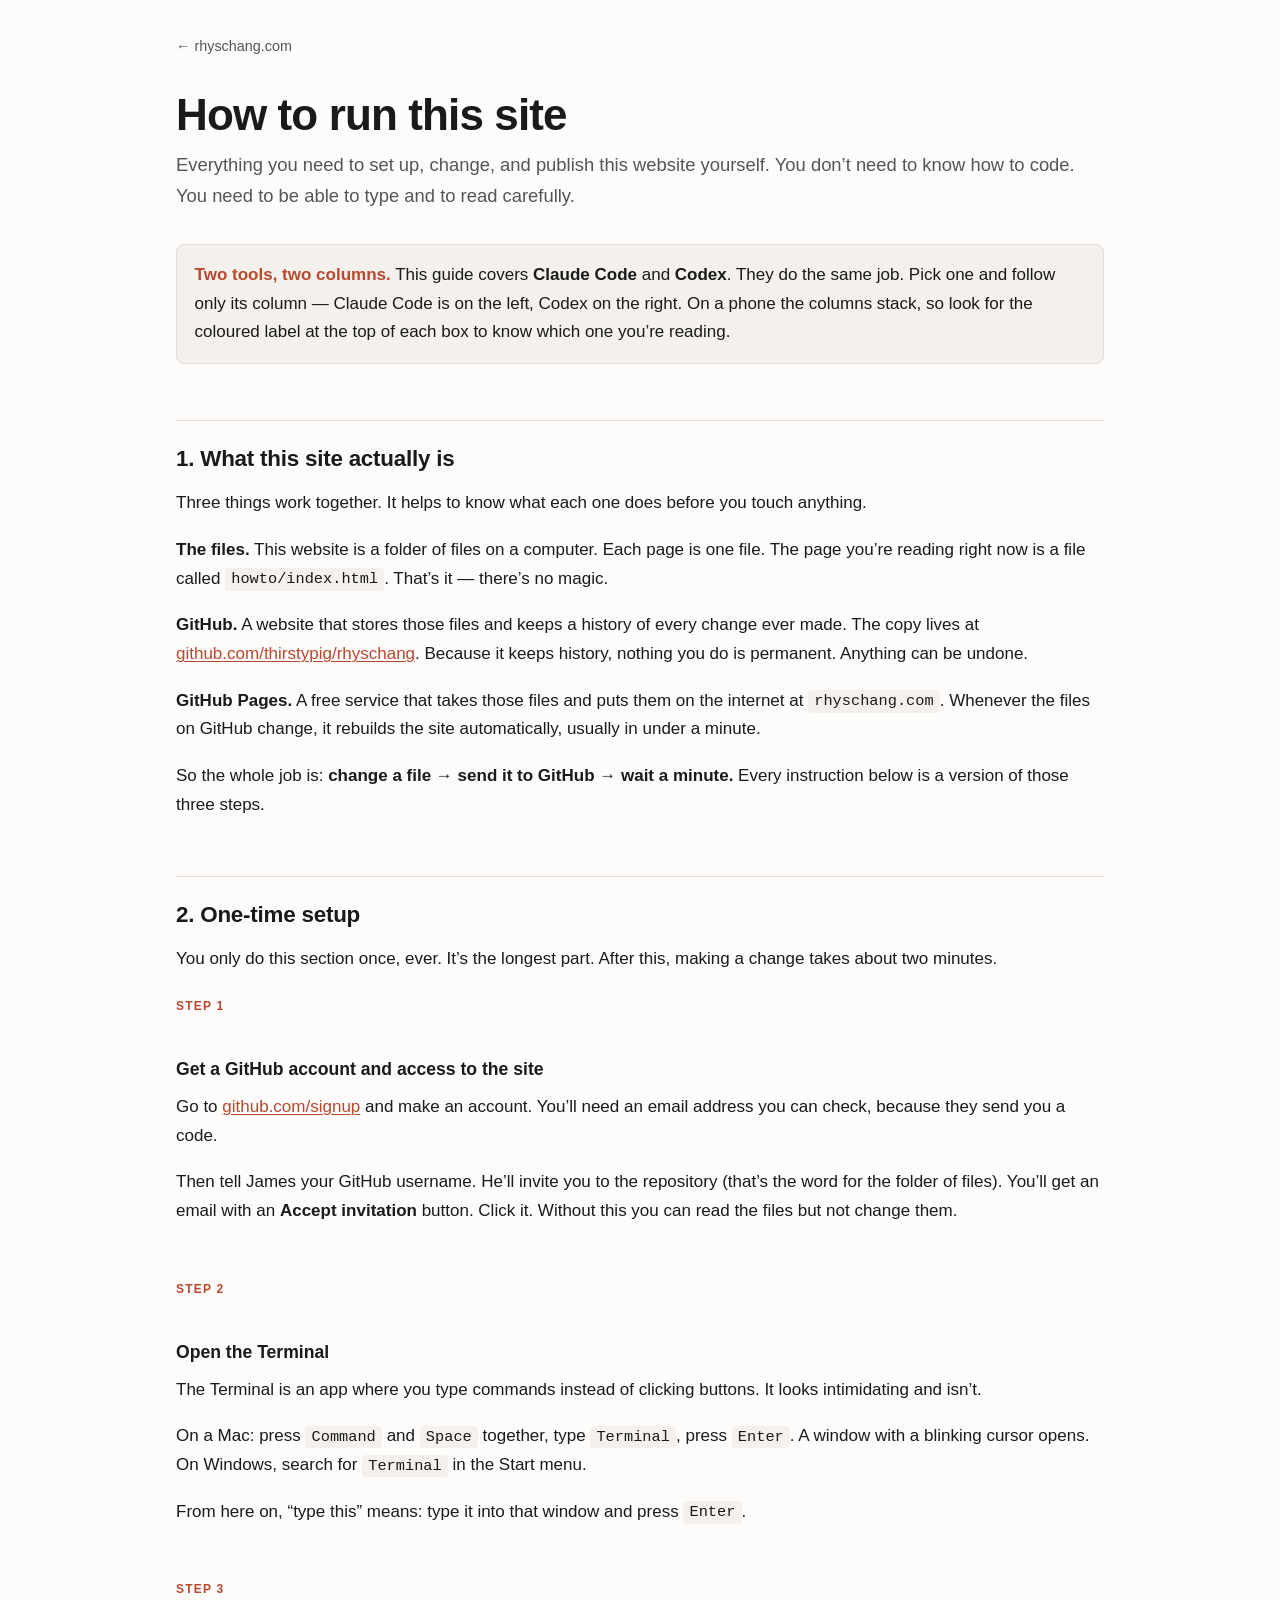
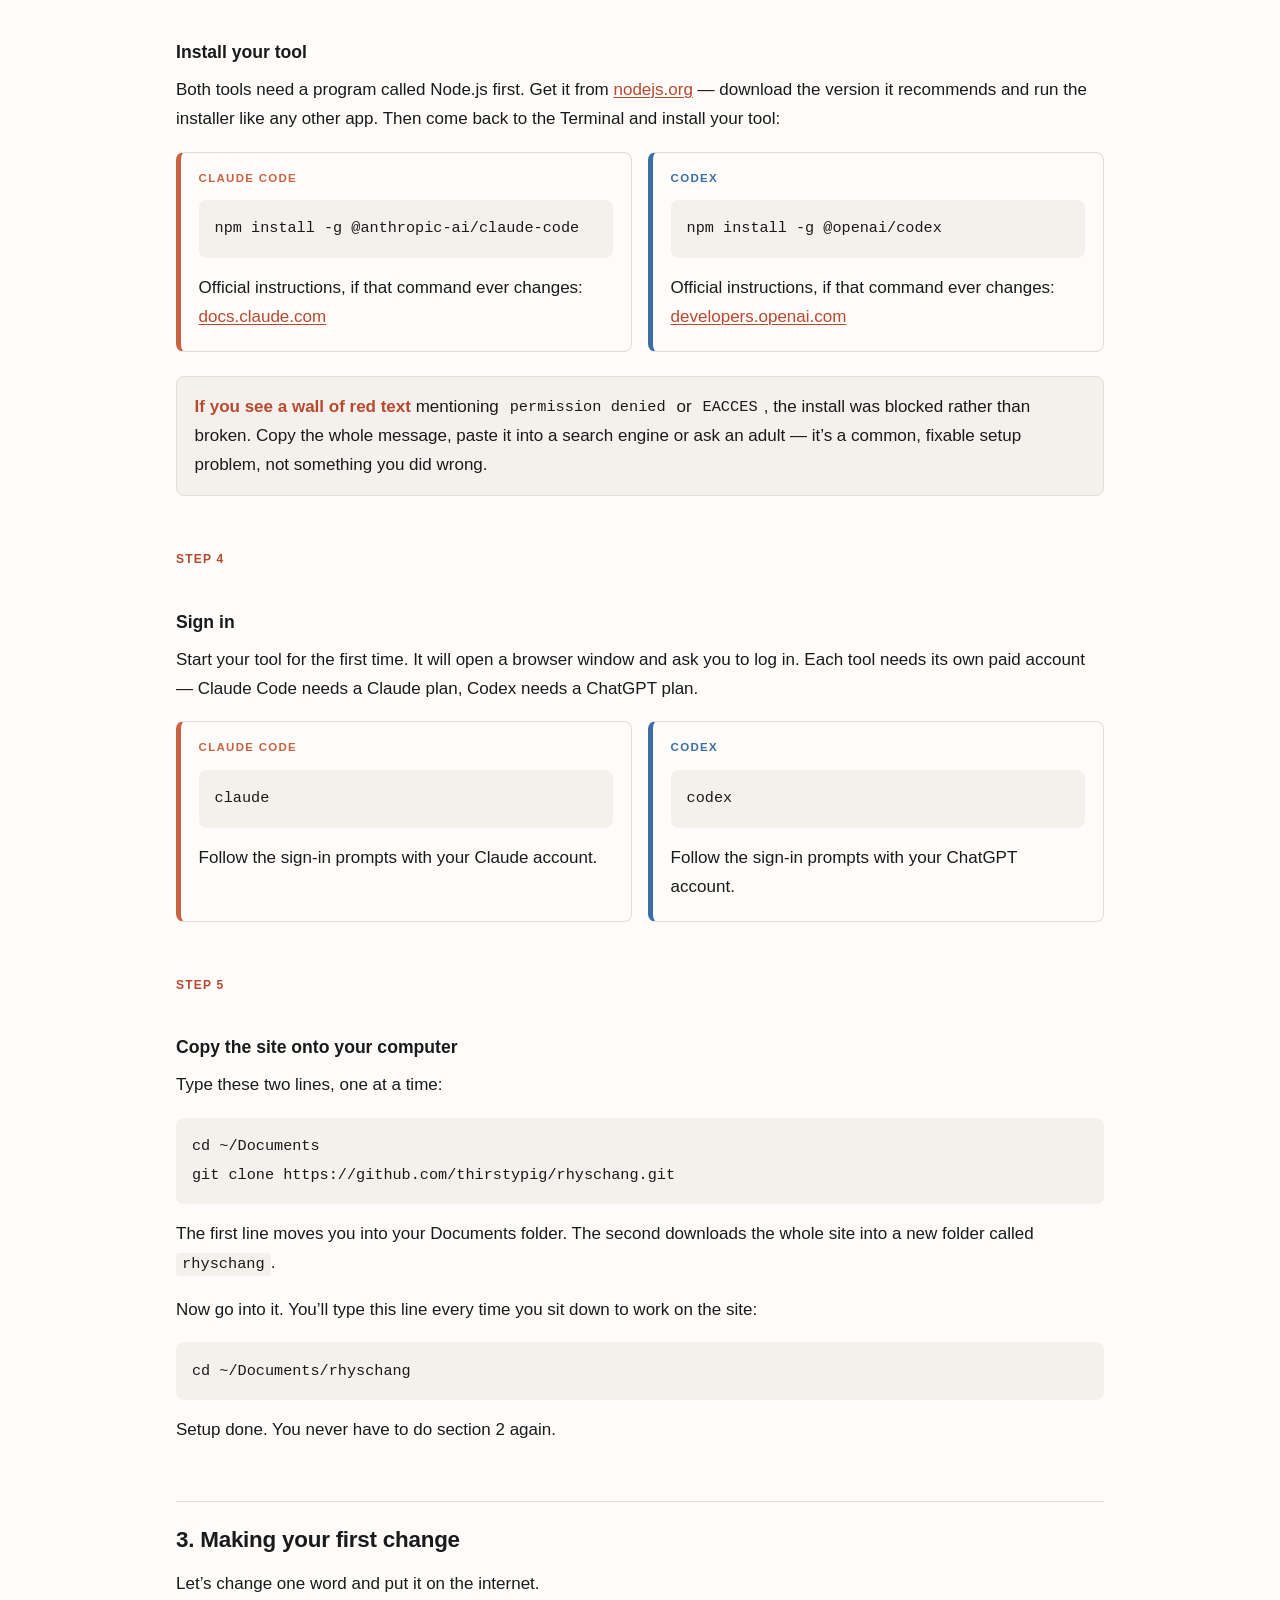
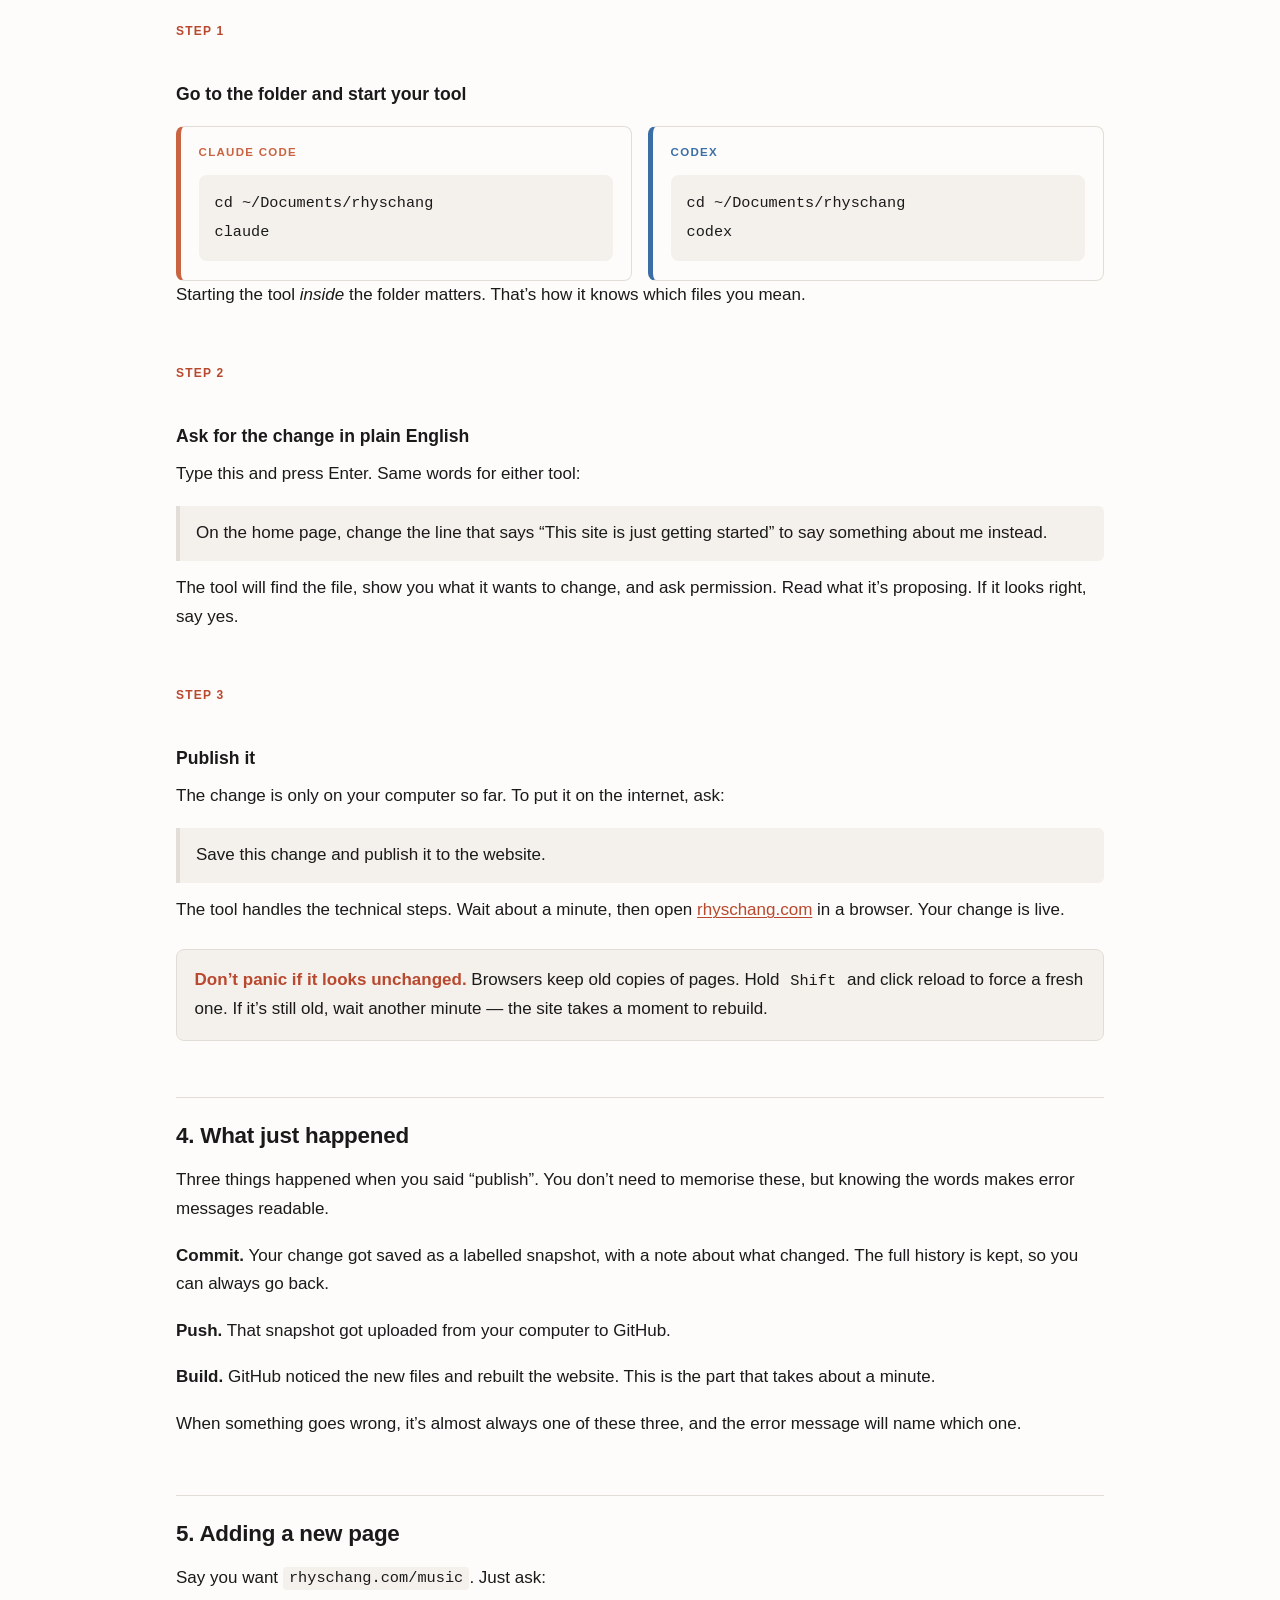
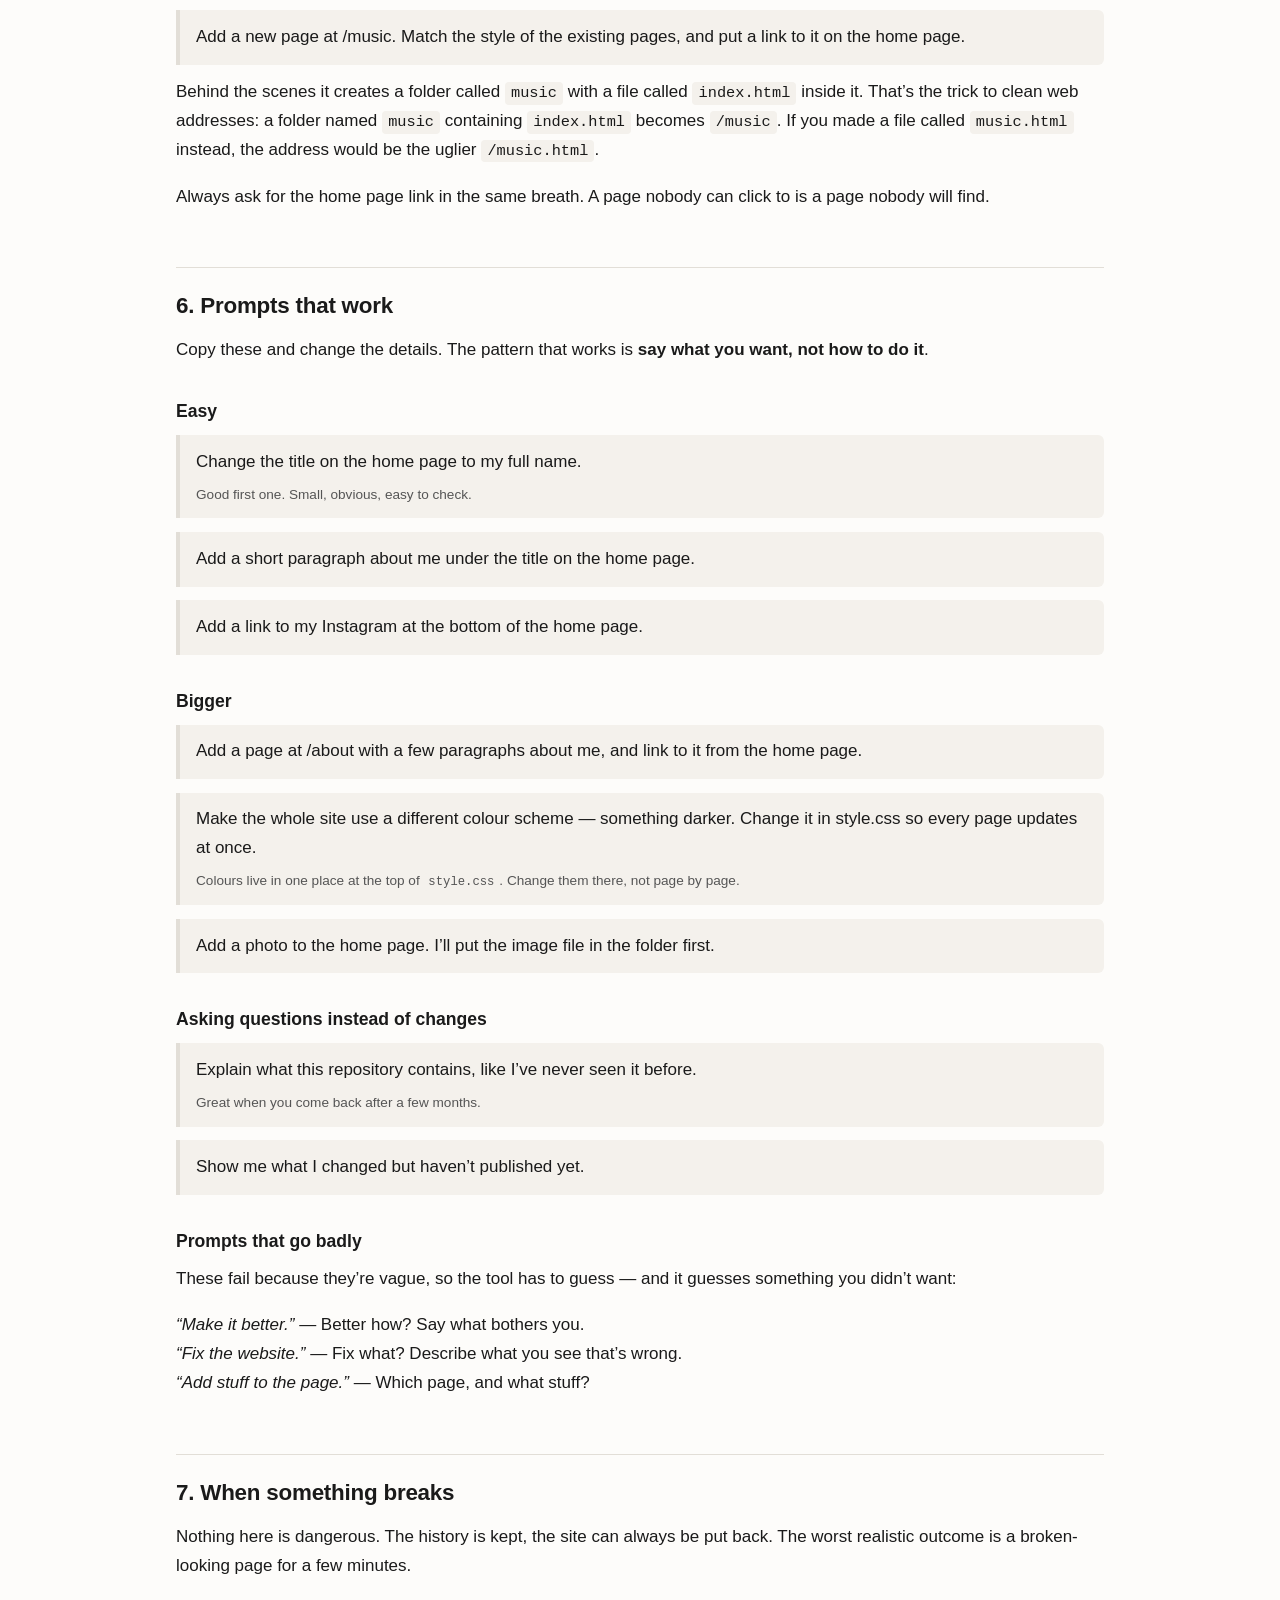
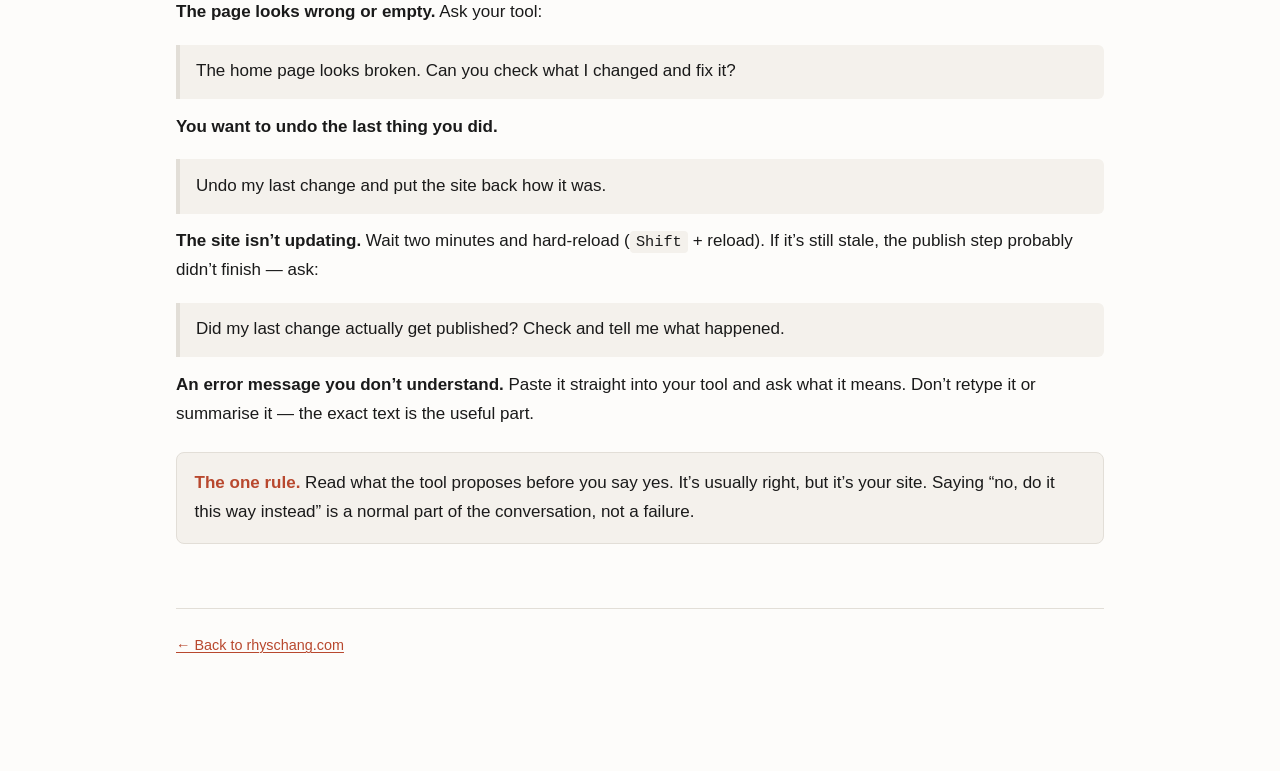
==== howto/index.html @ 63985928 "feat: scaffold rhyschang.com with placeholder home and /howto guide Plain HTML/CSS static site on Gi" ====
<!DOCTYPE html>
<html lang="en">
<head>
<meta charset="utf-8">
<meta name="viewport" content="width=device-width, initial-scale=1">
<title>How to run this site — Rhys Chang</title>
<meta name="description" content="Step-by-step instructions for setting up, editing, and publishing rhyschang.com yourself using Claude Code or Codex.">
<link rel="stylesheet" href="/style.css">
</head>
<body>
<main class="wrap wrap--wide">

  <a class="back" href="/">&larr; rhyschang.com</a>

  <h1>How to run this site</h1>
  <p class="lede">Everything you need to set up, change, and publish this website
  yourself. You don&rsquo;t need to know how to code. You need to be able to type
  and to read carefully.</p>

  <div class="note">
    <p><strong>Two tools, two columns.</strong> This guide covers
    <b>Claude Code</b> and <b>Codex</b>. They do the same job. Pick one and
    follow only its column &mdash; Claude Code is on the left, Codex on the right.
    On a phone the columns stack, so look for the coloured label at the top of
    each box to know which one you&rsquo;re reading.</p>
  </div>

  <!-- ============================================ -->
  <h2>1. What this site actually is</h2>

  <p>Three things work together. It helps to know what each one does before you
  touch anything.</p>

  <p><b>The files.</b> This website is a folder of files on a computer. Each page
  is one file. The page you&rsquo;re reading right now is a file called
  <code>howto/index.html</code>. That&rsquo;s it &mdash; there&rsquo;s no magic.</p>

  <p><b>GitHub.</b> A website that stores those files and keeps a history of every
  change ever made. The copy lives at
  <a href="https://github.com/thirstypig/rhyschang">github.com/thirstypig/rhyschang</a>.
  Because it keeps history, nothing you do is permanent. Anything can be undone.</p>

  <p><b>GitHub Pages.</b> A free service that takes those files and puts them on
  the internet at <code>rhyschang.com</code>. Whenever the files on GitHub change,
  it rebuilds the site automatically, usually in under a minute.</p>

  <p>So the whole job is: <b>change a file &rarr; send it to GitHub &rarr; wait a
  minute.</b> Every instruction below is a version of those three steps.</p>

  <!-- ============================================ -->
  <h2>2. One-time setup</h2>

  <p>You only do this section once, ever. It&rsquo;s the longest part. After this,
  making a change takes about two minutes.</p>

  <div class="step">
    <span class="step-num">Step 1</span>
    <h3>Get a GitHub account and access to the site</h3>
    <p>Go to <a href="https://github.com/signup">github.com/signup</a> and make an
    account. You&rsquo;ll need an email address you can check, because they send you
    a code.</p>
    <p>Then tell James your GitHub username. He&rsquo;ll invite you to the
    repository (that&rsquo;s the word for the folder of files). You&rsquo;ll get an
    email with an <b>Accept invitation</b> button. Click it. Without this you can
    read the files but not change them.</p>
  </div>

  <div class="step">
    <span class="step-num">Step 2</span>
    <h3>Open the Terminal</h3>
    <p>The Terminal is an app where you type commands instead of clicking buttons.
    It looks intimidating and isn&rsquo;t.</p>
    <p>On a Mac: press <code>Command</code> and <code>Space</code> together, type
    <code>Terminal</code>, press <code>Enter</code>. A window with a blinking cursor
    opens. On Windows, search for <code>Terminal</code> in the Start menu.</p>
    <p>From here on, &ldquo;type this&rdquo; means: type it into that window and
    press <code>Enter</code>.</p>
  </div>

  <div class="step">
    <span class="step-num">Step 3</span>
    <h3>Install your tool</h3>
    <p>Both tools need a program called Node.js first. Get it from
    <a href="https://nodejs.org">nodejs.org</a> &mdash; download the version it
    recommends and run the installer like any other app. Then come back to the
    Terminal and install your tool:</p>

    <div class="tools">
      <div class="tool tool--claude">
        <p class="tool-name">Claude Code</p>
        <pre><code>npm install -g @anthropic-ai/claude-code</code></pre>
        <p>Official instructions, if that command ever changes:
        <a href="https://docs.claude.com/en/docs/claude-code/setup">docs.claude.com</a></p>
      </div>
      <div class="tool tool--codex">
        <p class="tool-name">Codex</p>
        <pre><code>npm install -g @openai/codex</code></pre>
        <p>Official instructions, if that command ever changes:
        <a href="https://developers.openai.com/codex/cli">developers.openai.com</a></p>
      </div>
    </div>

    <div class="note">
      <p><strong>If you see a wall of red text</strong> mentioning
      <code>permission denied</code> or <code>EACCES</code>, the install was blocked
      rather than broken. Copy the whole message, paste it into a search engine or
      ask an adult &mdash; it&rsquo;s a common, fixable setup problem, not something
      you did wrong.</p>
    </div>
  </div>

  <div class="step">
    <span class="step-num">Step 4</span>
    <h3>Sign in</h3>
    <p>Start your tool for the first time. It will open a browser window and ask you
    to log in. Each tool needs its own paid account &mdash; Claude Code needs a
    Claude plan, Codex needs a ChatGPT plan.</p>

    <div class="tools">
      <div class="tool tool--claude">
        <p class="tool-name">Claude Code</p>
        <pre><code>claude</code></pre>
        <p>Follow the sign-in prompts with your Claude account.</p>
      </div>
      <div class="tool tool--codex">
        <p class="tool-name">Codex</p>
        <pre><code>codex</code></pre>
        <p>Follow the sign-in prompts with your ChatGPT account.</p>
      </div>
    </div>
  </div>

  <div class="step">
    <span class="step-num">Step 5</span>
    <h3>Copy the site onto your computer</h3>
    <p>Type these two lines, one at a time:</p>
    <pre><code>cd ~/Documents
git clone https://github.com/thirstypig/rhyschang.git</code></pre>
    <p>The first line moves you into your Documents folder. The second downloads
    the whole site into a new folder called <code>rhyschang</code>.</p>
    <p>Now go into it. You&rsquo;ll type this line every time you sit down to work
    on the site:</p>
    <pre><code>cd ~/Documents/rhyschang</code></pre>
    <p>Setup done. You never have to do section 2 again.</p>
  </div>

  <!-- ============================================ -->
  <h2>3. Making your first change</h2>

  <p>Let&rsquo;s change one word and put it on the internet.</p>

  <div class="step">
    <span class="step-num">Step 1</span>
    <h3>Go to the folder and start your tool</h3>
    <div class="tools">
      <div class="tool tool--claude">
        <p class="tool-name">Claude Code</p>
        <pre><code>cd ~/Documents/rhyschang
claude</code></pre>
      </div>
      <div class="tool tool--codex">
        <p class="tool-name">Codex</p>
        <pre><code>cd ~/Documents/rhyschang
codex</code></pre>
      </div>
    </div>
    <p>Starting the tool <em>inside</em> the folder matters. That&rsquo;s how it
    knows which files you mean.</p>
  </div>

  <div class="step">
    <span class="step-num">Step 2</span>
    <h3>Ask for the change in plain English</h3>
    <p>Type this and press Enter. Same words for either tool:</p>
    <div class="prompt">
      <p>On the home page, change the line that says &ldquo;This site is just
      getting started&rdquo; to say something about me instead.</p>
    </div>
    <p>The tool will find the file, show you what it wants to change, and ask
    permission. Read what it&rsquo;s proposing. If it looks right, say yes.</p>
  </div>

  <div class="step">
    <span class="step-num">Step 3</span>
    <h3>Publish it</h3>
    <p>The change is only on your computer so far. To put it on the internet, ask:</p>
    <div class="prompt">
      <p>Save this change and publish it to the website.</p>
    </div>
    <p>The tool handles the technical steps. Wait about a minute, then open
    <a href="https://rhyschang.com">rhyschang.com</a> in a browser. Your change is
    live.</p>
    <div class="note">
      <p><strong>Don&rsquo;t panic if it looks unchanged.</strong> Browsers keep old
      copies of pages. Hold <code>Shift</code> and click reload to force a fresh
      one. If it&rsquo;s still old, wait another minute &mdash; the site takes a
      moment to rebuild.</p>
    </div>
  </div>

  <!-- ============================================ -->
  <h2>4. What just happened</h2>

  <p>Three things happened when you said &ldquo;publish&rdquo;. You don&rsquo;t
  need to memorise these, but knowing the words makes error messages readable.</p>

  <p><b>Commit.</b> Your change got saved as a labelled snapshot, with a note about
  what changed. The full history is kept, so you can always go back.</p>

  <p><b>Push.</b> That snapshot got uploaded from your computer to GitHub.</p>

  <p><b>Build.</b> GitHub noticed the new files and rebuilt the website. This is the
  part that takes about a minute.</p>

  <p>When something goes wrong, it&rsquo;s almost always one of these three, and the
  error message will name which one.</p>

  <!-- ============================================ -->
  <h2>5. Adding a new page</h2>

  <p>Say you want <code>rhyschang.com/music</code>. Just ask:</p>
  <div class="prompt">
    <p>Add a new page at /music. Match the style of the existing pages, and put a
    link to it on the home page.</p>
  </div>

  <p>Behind the scenes it creates a folder called <code>music</code> with a file
  called <code>index.html</code> inside it. That&rsquo;s the trick to clean web
  addresses: a folder named <code>music</code> containing <code>index.html</code>
  becomes <code>/music</code>. If you made a file called <code>music.html</code>
  instead, the address would be the uglier <code>/music.html</code>.</p>

  <p>Always ask for the home page link in the same breath. A page nobody can click
  to is a page nobody will find.</p>

  <!-- ============================================ -->
  <h2>6. Prompts that work</h2>

  <p>Copy these and change the details. The pattern that works is
  <b>say what you want, not how to do it</b>.</p>

  <h3>Easy</h3>
  <div class="prompt">
    <p>Change the title on the home page to my full name.</p>
    <span class="prompt-why">Good first one. Small, obvious, easy to check.</span>
  </div>
  <div class="prompt">
    <p>Add a short paragraph about me under the title on the home page.</p>
  </div>
  <div class="prompt">
    <p>Add a link to my Instagram at the bottom of the home page.</p>
  </div>

  <h3>Bigger</h3>
  <div class="prompt">
    <p>Add a page at /about with a few paragraphs about me, and link to it from the
    home page.</p>
  </div>
  <div class="prompt">
    <p>Make the whole site use a different colour scheme &mdash; something darker.
    Change it in style.css so every page updates at once.</p>
    <span class="prompt-why">Colours live in one place at the top of
    <code>style.css</code>. Change them there, not page by page.</span>
  </div>
  <div class="prompt">
    <p>Add a photo to the home page. I&rsquo;ll put the image file in the folder
    first.</p>
  </div>

  <h3>Asking questions instead of changes</h3>
  <div class="prompt">
    <p>Explain what this repository contains, like I&rsquo;ve never seen it before.</p>
    <span class="prompt-why">Great when you come back after a few months.</span>
  </div>
  <div class="prompt">
    <p>Show me what I changed but haven&rsquo;t published yet.</p>
  </div>

  <h3>Prompts that go badly</h3>
  <p>These fail because they&rsquo;re vague, so the tool has to guess &mdash; and it
  guesses something you didn&rsquo;t want:</p>
  <p><em>&ldquo;Make it better.&rdquo;</em> &mdash; Better how? Say what bothers you.<br>
  <em>&ldquo;Fix the website.&rdquo;</em> &mdash; Fix what? Describe what you see
  that&rsquo;s wrong.<br>
  <em>&ldquo;Add stuff to the page.&rdquo;</em> &mdash; Which page, and what stuff?</p>

  <!-- ============================================ -->
  <h2>7. When something breaks</h2>

  <p>Nothing here is dangerous. The history is kept, the site can always be put
  back. The worst realistic outcome is a broken-looking page for a few minutes.</p>

  <p><b>The page looks wrong or empty.</b> Ask your tool:</p>
  <div class="prompt">
    <p>The home page looks broken. Can you check what I changed and fix it?</p>
  </div>

  <p><b>You want to undo the last thing you did.</b></p>
  <div class="prompt">
    <p>Undo my last change and put the site back how it was.</p>
  </div>

  <p><b>The site isn&rsquo;t updating.</b> Wait two minutes and hard-reload
  (<code>Shift</code> + reload). If it&rsquo;s still stale, the publish step
  probably didn&rsquo;t finish &mdash; ask:</p>
  <div class="prompt">
    <p>Did my last change actually get published? Check and tell me what happened.</p>
  </div>

  <p><b>An error message you don&rsquo;t understand.</b> Paste it straight into your
  tool and ask what it means. Don&rsquo;t retype it or summarise it &mdash; the
  exact text is the useful part.</p>

  <div class="note">
    <p><strong>The one rule.</strong> Read what the tool proposes before you say
    yes. It&rsquo;s usually right, but it&rsquo;s your site. Saying &ldquo;no, do it
    this way instead&rdquo; is a normal part of the conversation, not a failure.</p>
  </div>

  <footer>
    <p><a href="/">&larr; Back to rhyschang.com</a></p>
  </footer>

</main>
</body>
</html>
---- style.css ----
/* rhyschang.com — shared styles
   Plain CSS, no build step. Edit this file and the whole site changes. */

:root {
  --ink: #1a1a1a;
  --ink-soft: #555;
  --paper: #fdfcfa;
  --rule: #e2ded7;
  --accent: #b8482e;
  --claude: #c96442;
  --codex: #3a6ea5;
  --code-bg: #f4f1ec;
  --measure: 42rem;
}

@media (prefers-color-scheme: dark) {
  :root {
    --ink: #ece8e1;
    --ink-soft: #a8a29a;
    --paper: #1b1a18;
    --rule: #38352f;
    --accent: #e08060;
    --claude: #e08060;
    --codex: #7aa8d8;
    --code-bg: #262420;
  }
}

* { box-sizing: border-box; }

body {
  margin: 0;
  padding: 2rem 1.25rem 6rem;
  background: var(--paper);
  color: var(--ink);
  font: 17px/1.7 -apple-system, BlinkMacSystemFont, "Segoe UI", Roboto, Helvetica, Arial, sans-serif;
  -webkit-text-size-adjust: 100%;
}

.wrap { max-width: var(--measure); margin: 0 auto; }
.wrap--wide { max-width: 58rem; }

/* ---------- type ---------- */

h1 {
  font-size: clamp(2rem, 6vw, 2.75rem);
  line-height: 1.15;
  letter-spacing: -0.02em;
  margin: 0 0 0.5rem;
}

h2 {
  font-size: 1.4rem;
  line-height: 1.25;
  letter-spacing: -0.01em;
  margin: 3.5rem 0 1rem;
  padding-top: 1.5rem;
  border-top: 1px solid var(--rule);
}

h3 { font-size: 1.1rem; margin: 2rem 0 0.5rem; }

p { margin: 0 0 1.1rem; }

a { color: var(--accent); text-decoration-thickness: 1px; text-underline-offset: 2px; }

.lede { font-size: 1.15rem; color: var(--ink-soft); margin-bottom: 2rem; }

.tagline { color: var(--ink-soft); margin-bottom: 2.5rem; }

/* ---------- code ---------- */

code {
  font-family: ui-monospace, SFMono-Regular, Menlo, Consolas, monospace;
  font-size: 0.9em;
  background: var(--code-bg);
  padding: 0.15em 0.4em;
  border-radius: 4px;
}

pre {
  background: var(--code-bg);
  padding: 0.9rem 1rem;
  border-radius: 8px;
  overflow-x: auto;
  margin: 0 0 1rem;
}

pre code { background: none; padding: 0; font-size: 0.95rem; }

/* ---------- steps ---------- */

.step { margin: 0 0 3rem; }

.step-num {
  display: inline-block;
  font-size: 0.75rem;
  font-weight: 700;
  letter-spacing: 0.1em;
  text-transform: uppercase;
  color: var(--accent);
  margin-bottom: 0.4rem;
}

/* ---------- two-column tool blocks ----------
   Desktop: Claude Code left, Codex right.
   Mobile: they stack, so each keeps a permanent label and a
   colored left border — that is how you tell at a glance which
   one you are reading once they are no longer side by side. */

.tools {
  display: grid;
  grid-template-columns: 1fr 1fr;
  gap: 1rem;
  margin: 1rem 0 0;
}

@media (max-width: 43rem) {
  .tools { grid-template-columns: 1fr; }
}

.tool {
  border: 1px solid var(--rule);
  border-left: 5px solid var(--rule);
  border-radius: 8px;
  padding: 1rem 1.1rem 1.2rem;
  min-width: 0;
}

.tool--claude { border-left-color: var(--claude); }
.tool--codex  { border-left-color: var(--codex); }

.tool-name {
  font-size: 0.72rem;
  font-weight: 700;
  letter-spacing: 0.11em;
  text-transform: uppercase;
  margin: 0 0 0.75rem;
}

.tool--claude .tool-name { color: var(--claude); }
.tool--codex  .tool-name { color: var(--codex); }

.tool p:last-child, .tool pre:last-child { margin-bottom: 0; }

/* ---------- prompt bank ---------- */

.prompt {
  background: var(--code-bg);
  border-left: 4px solid var(--rule);
  border-radius: 0 6px 6px 0;
  padding: 0.8rem 1rem;
  margin: 0 0 0.85rem;
}

.prompt p { margin: 0; }

.prompt-why {
  display: block;
  font-size: 0.85rem;
  color: var(--ink-soft);
  margin-top: 0.35rem;
}

/* ---------- callouts ---------- */

.note {
  border: 1px solid var(--rule);
  border-radius: 8px;
  padding: 1rem 1.1rem;
  margin: 1.5rem 0;
  background: var(--code-bg);
}

.note p:last-child { margin-bottom: 0; }
.note strong { color: var(--accent); }

/* ---------- nav / footer ---------- */

.back {
  display: inline-block;
  font-size: 0.9rem;
  color: var(--ink-soft);
  margin-bottom: 2rem;
  text-decoration: none;
}

.back:hover { color: var(--accent); }

footer {
  margin-top: 4rem;
  padding-top: 1.5rem;
  border-top: 1px solid var(--rule);
  font-size: 0.9rem;
  color: var(--ink-soft);
}

/* ---------- home ---------- */

.home-links { list-style: none; padding: 0; margin: 2rem 0 0; }

.home-links li { margin-bottom: 0.75rem; }

.home-links a { font-size: 1.15rem; font-weight: 600; }

.home-links span { display: block; font-size: 0.95rem; color: var(--ink-soft); }
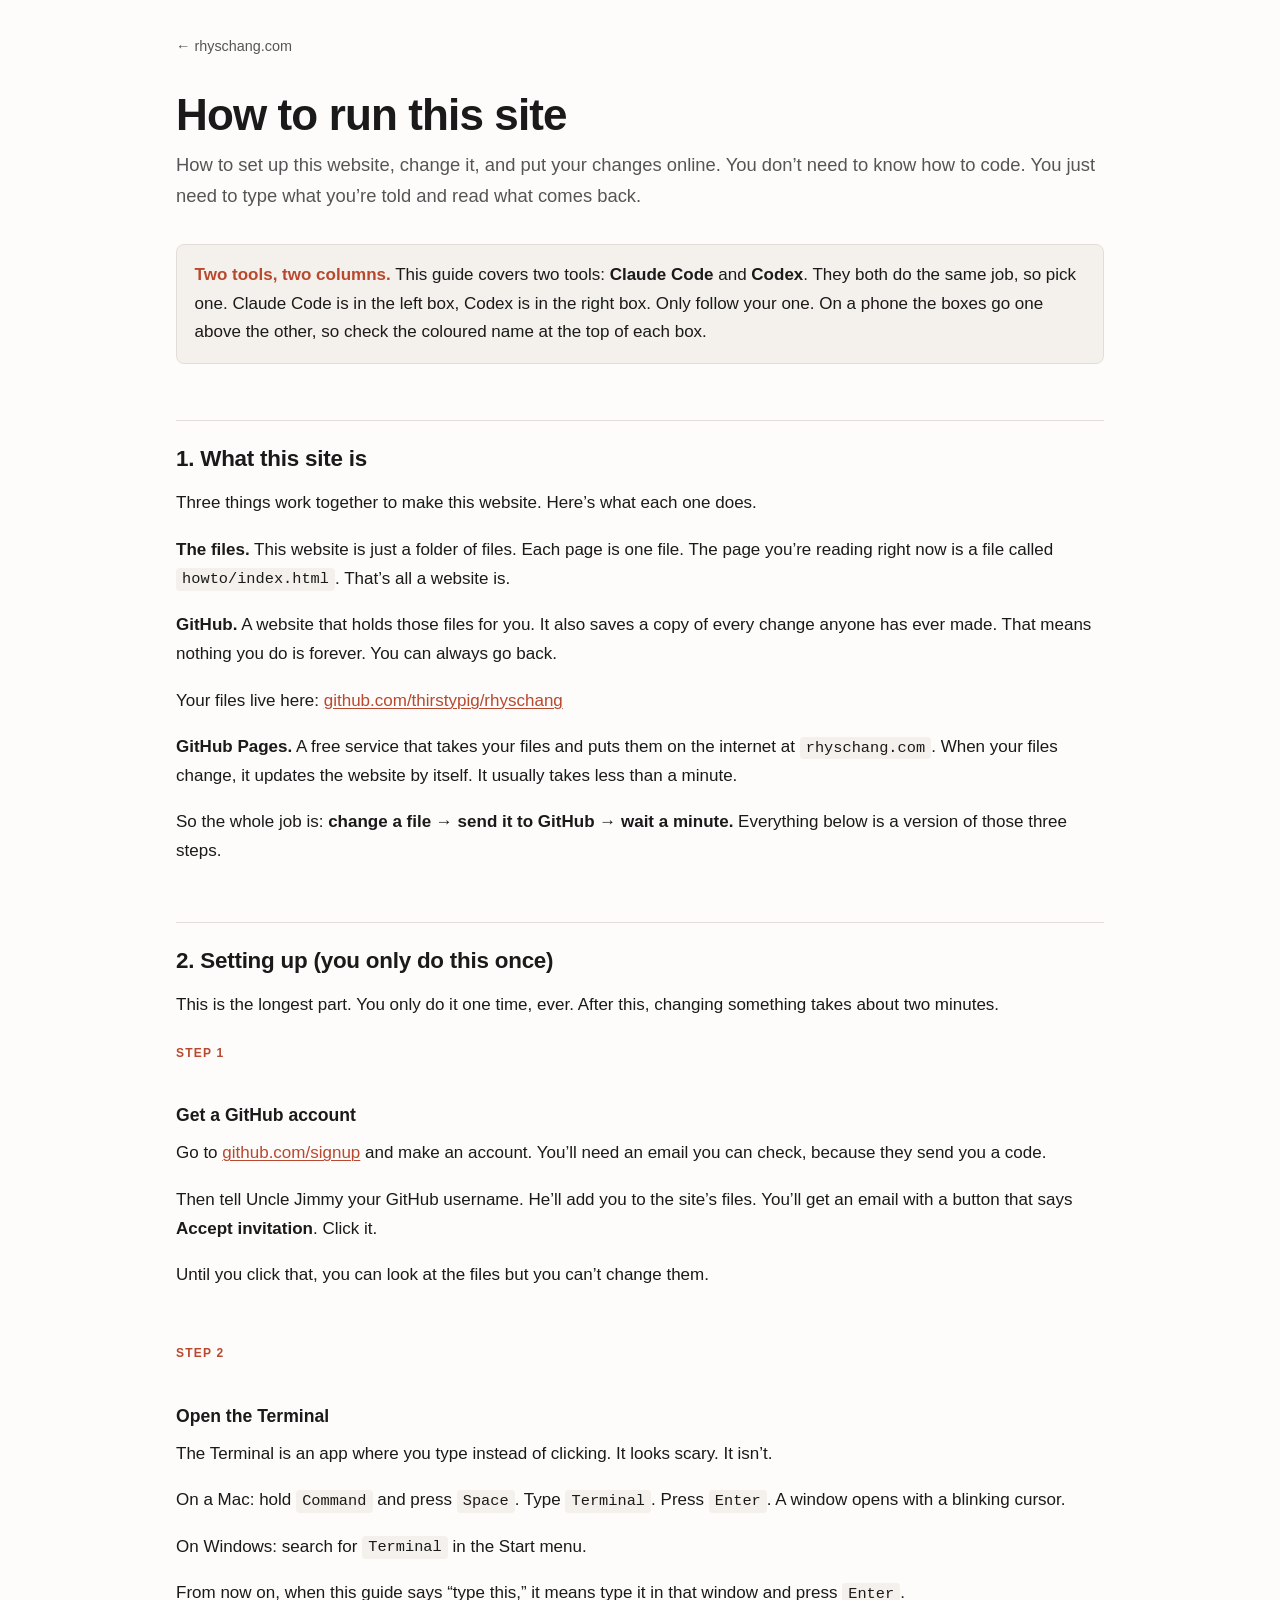
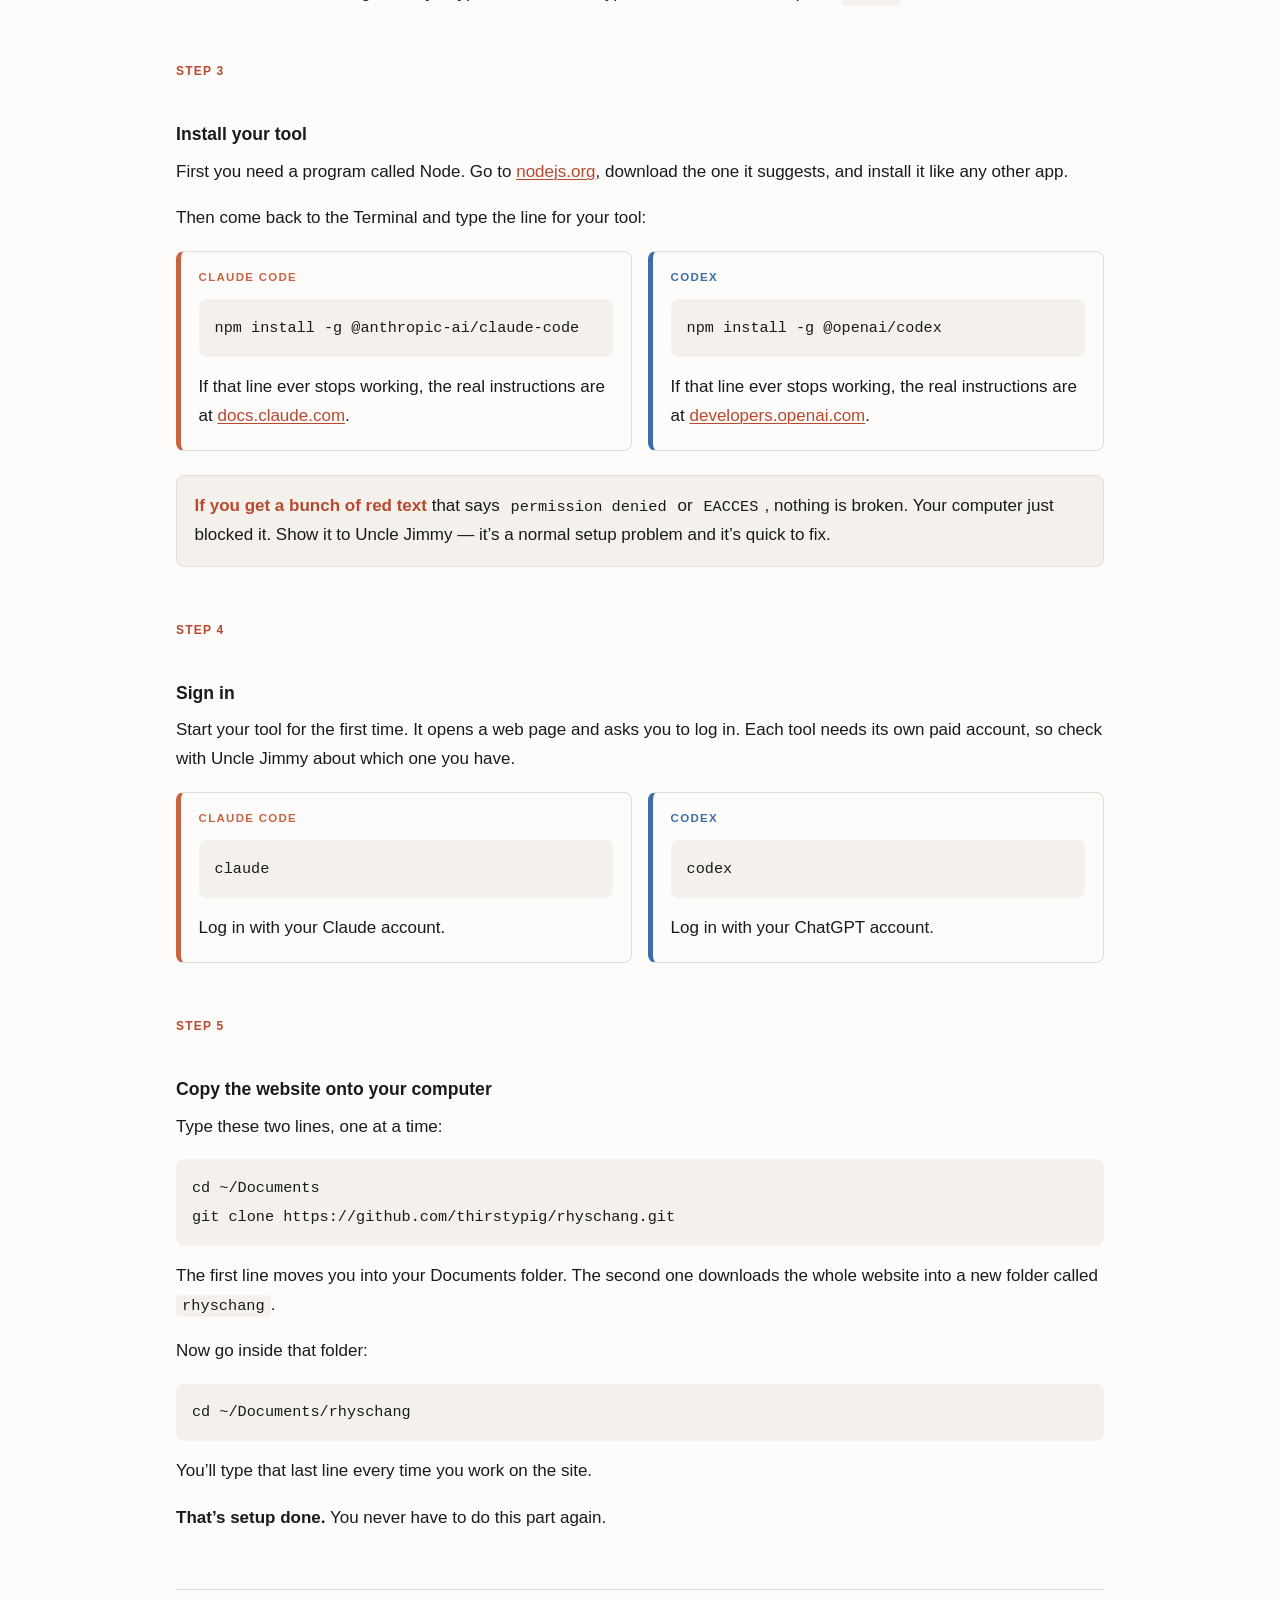
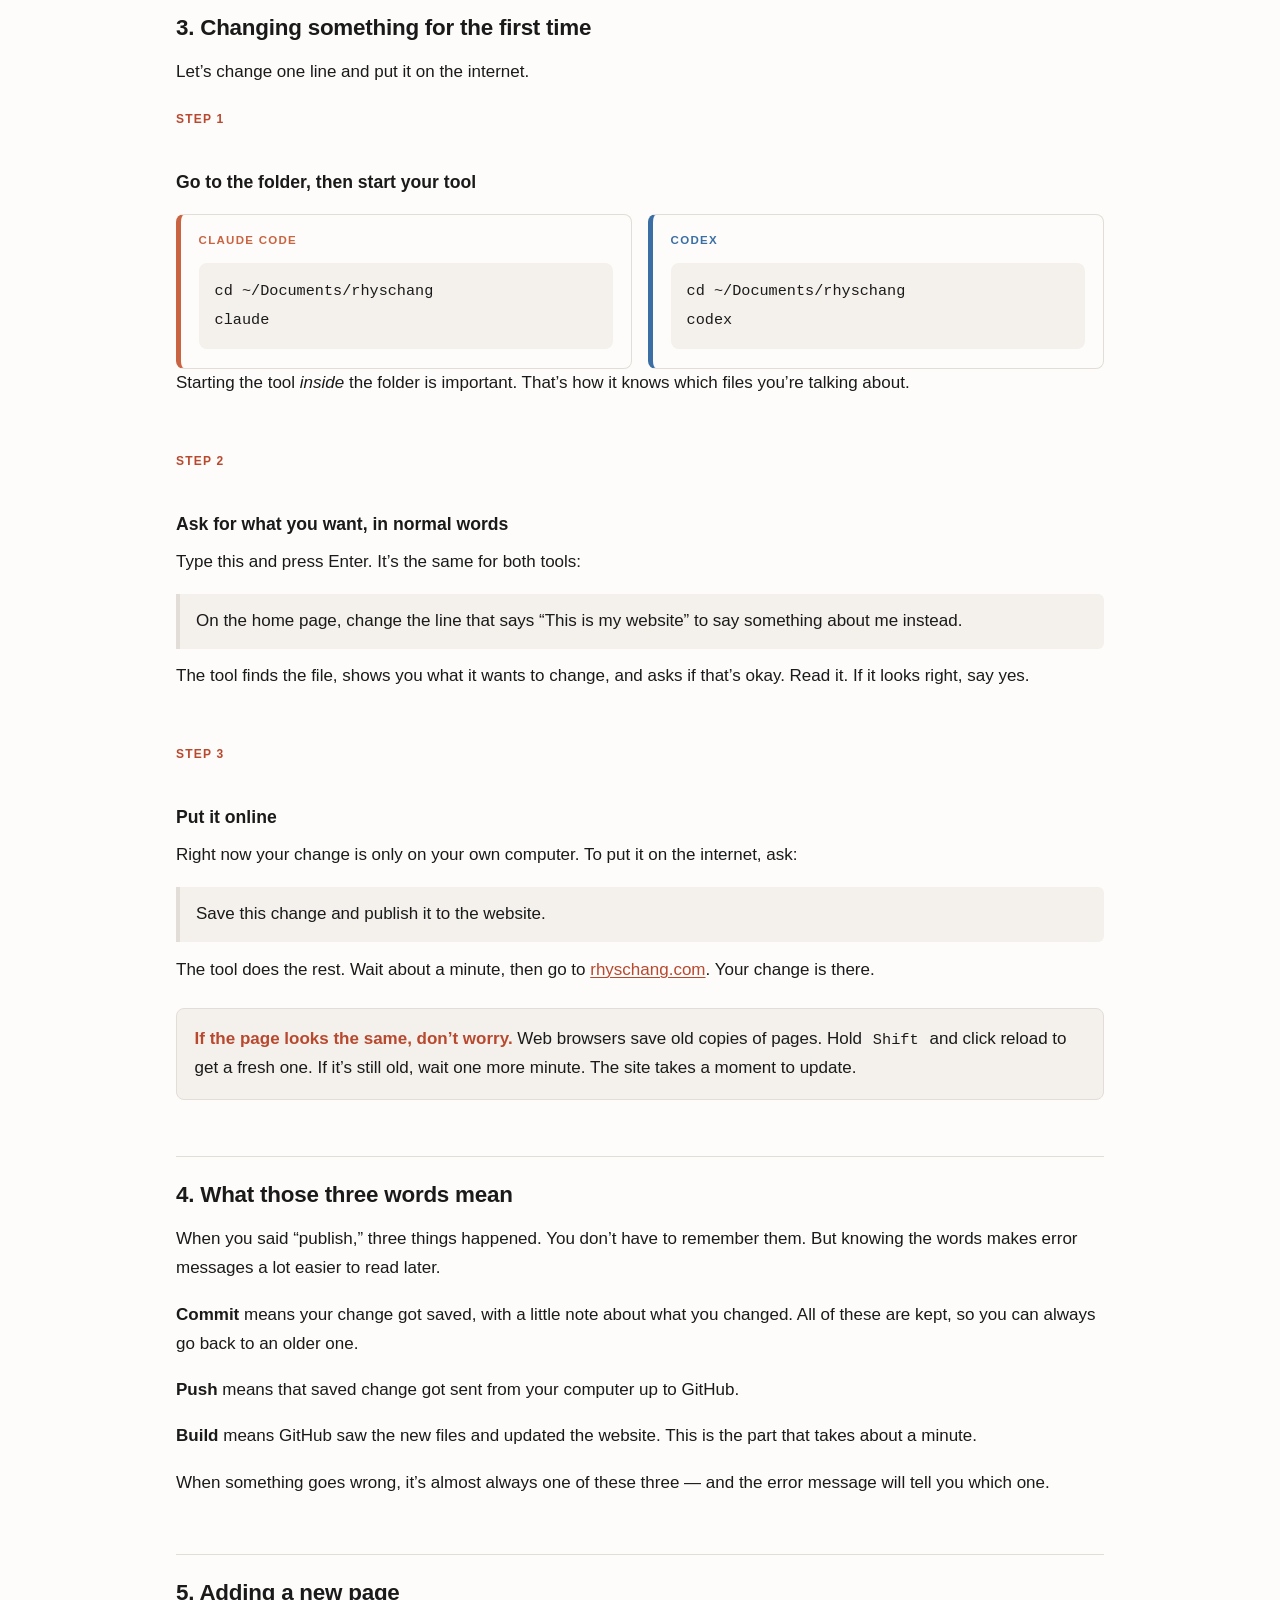
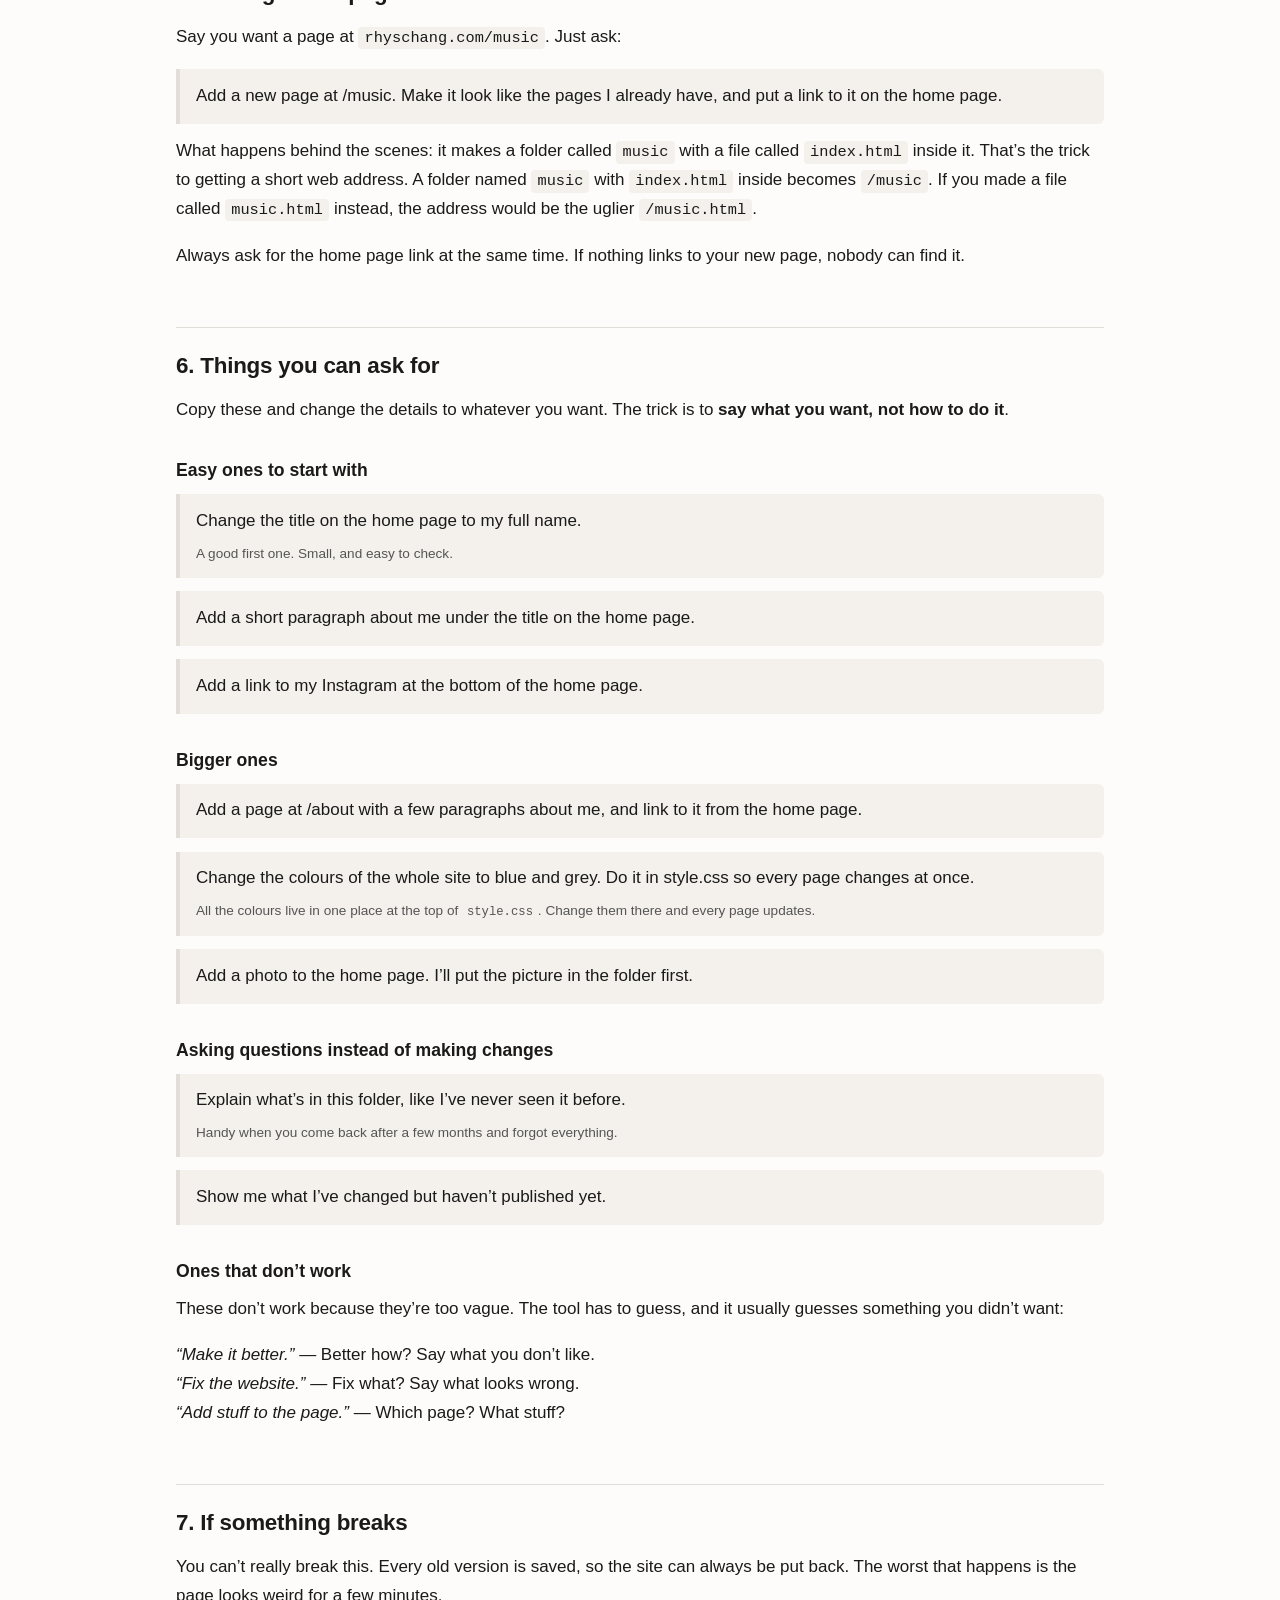
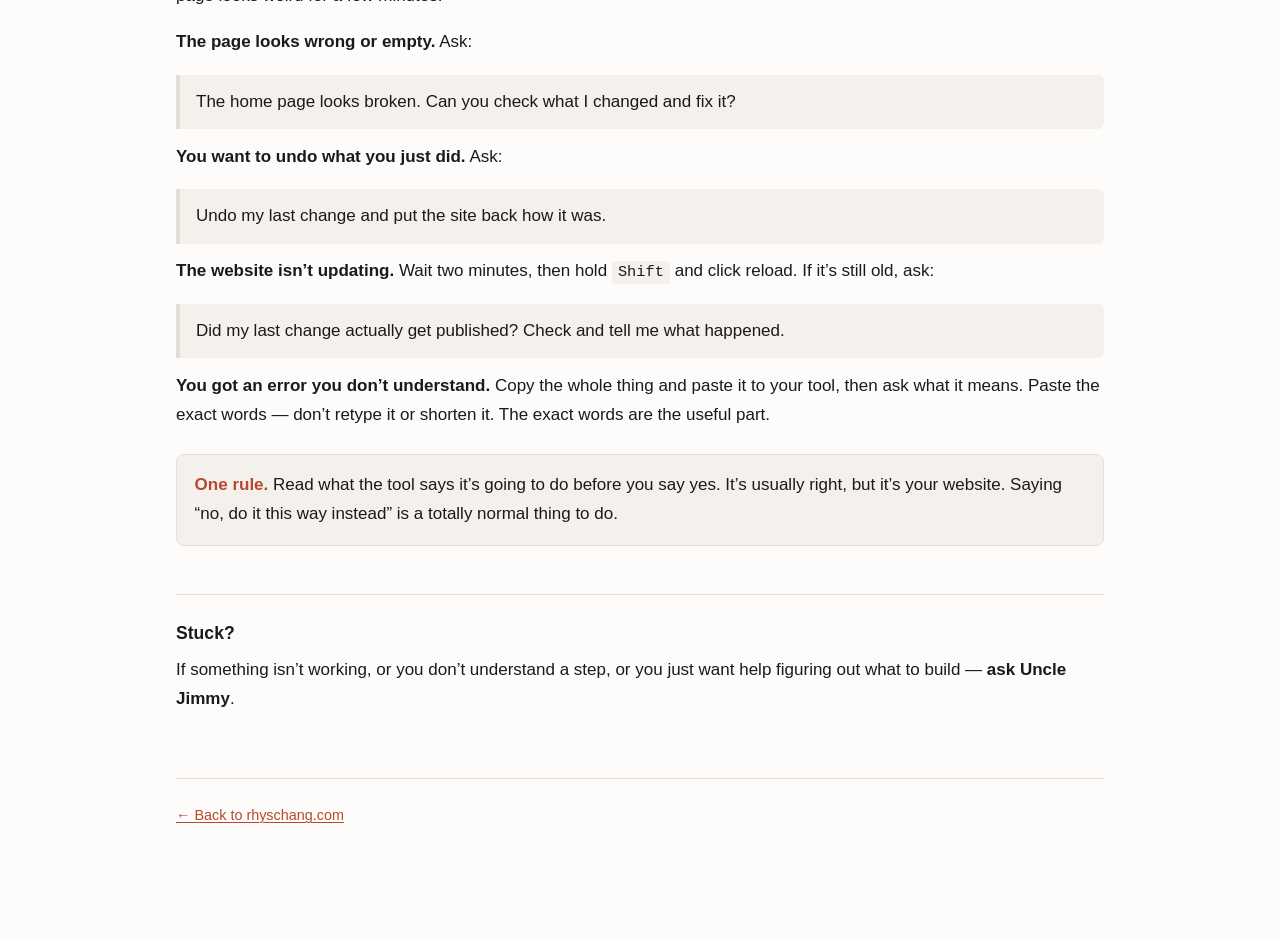
==== commit f73f3e65: "feat: light mode only, plainer copy, ideas box, ask-Uncle-Jimmy blurbs - Drop the prefers-color-sche" ====
--- a/howto/index.html
+++ b/howto/index.html
@@ -13,145 +13,149 @@
   <a class="back" href="/">&larr; rhyschang.com</a>
 
   <h1>How to run this site</h1>
-  <p class="lede">Everything you need to set up, change, and publish this website
-  yourself. You don&rsquo;t need to know how to code. You need to be able to type
-  and to read carefully.</p>
+  <p class="lede">How to set up this website, change it, and put your changes
+  online. You don&rsquo;t need to know how to code. You just need to type what
+  you&rsquo;re told and read what comes back.</p>
 
   <div class="note">
-    <p><strong>Two tools, two columns.</strong> This guide covers
-    <b>Claude Code</b> and <b>Codex</b>. They do the same job. Pick one and
-    follow only its column &mdash; Claude Code is on the left, Codex on the right.
-    On a phone the columns stack, so look for the coloured label at the top of
-    each box to know which one you&rsquo;re reading.</p>
-  </div>
-
-  <!-- ============================================ -->
-  <h2>1. What this site actually is</h2>
-
-  <p>Three things work together. It helps to know what each one does before you
-  touch anything.</p>
-
-  <p><b>The files.</b> This website is a folder of files on a computer. Each page
-  is one file. The page you&rsquo;re reading right now is a file called
-  <code>howto/index.html</code>. That&rsquo;s it &mdash; there&rsquo;s no magic.</p>
-
-  <p><b>GitHub.</b> A website that stores those files and keeps a history of every
-  change ever made. The copy lives at
-  <a href="https://github.com/thirstypig/rhyschang">github.com/thirstypig/rhyschang</a>.
-  Because it keeps history, nothing you do is permanent. Anything can be undone.</p>
-
-  <p><b>GitHub Pages.</b> A free service that takes those files and puts them on
-  the internet at <code>rhyschang.com</code>. Whenever the files on GitHub change,
-  it rebuilds the site automatically, usually in under a minute.</p>
+    <p><strong>Two tools, two columns.</strong> This guide covers two tools:
+    <b>Claude Code</b> and <b>Codex</b>. They both do the same job, so pick one.
+    Claude Code is in the left box, Codex is in the right box. Only follow your
+    one. On a phone the boxes go one above the other, so check the coloured name
+    at the top of each box.</p>
+  </div>
+
+  <!-- ============================================ -->
+  <h2>1. What this site is</h2>
+
+  <p>Three things work together to make this website. Here&rsquo;s what each one
+  does.</p>
+
+  <p><b>The files.</b> This website is just a folder of files. Each page is one
+  file. The page you&rsquo;re reading right now is a file called
+  <code>howto/index.html</code>. That&rsquo;s all a website is.</p>
+
+  <p><b>GitHub.</b> A website that holds those files for you. It also saves a copy
+  of every change anyone has ever made. That means nothing you do is forever. You
+  can always go back.</p>
+
+  <p>Your files live here:
+  <a href="https://github.com/thirstypig/rhyschang">github.com/thirstypig/rhyschang</a></p>
+
+  <p><b>GitHub Pages.</b> A free service that takes your files and puts them on the
+  internet at <code>rhyschang.com</code>. When your files change, it updates the
+  website by itself. It usually takes less than a minute.</p>
 
   <p>So the whole job is: <b>change a file &rarr; send it to GitHub &rarr; wait a
-  minute.</b> Every instruction below is a version of those three steps.</p>
-
-  <!-- ============================================ -->
-  <h2>2. One-time setup</h2>
-
-  <p>You only do this section once, ever. It&rsquo;s the longest part. After this,
-  making a change takes about two minutes.</p>
+  minute.</b> Everything below is a version of those three steps.</p>
+
+  <!-- ============================================ -->
+  <h2>2. Setting up (you only do this once)</h2>
+
+  <p>This is the longest part. You only do it one time, ever. After this,
+  changing something takes about two minutes.</p>
 
   <div class="step">
     <span class="step-num">Step 1</span>
-    <h3>Get a GitHub account and access to the site</h3>
+    <h3>Get a GitHub account</h3>
     <p>Go to <a href="https://github.com/signup">github.com/signup</a> and make an
-    account. You&rsquo;ll need an email address you can check, because they send you
-    a code.</p>
-    <p>Then tell James your GitHub username. He&rsquo;ll invite you to the
-    repository (that&rsquo;s the word for the folder of files). You&rsquo;ll get an
-    email with an <b>Accept invitation</b> button. Click it. Without this you can
-    read the files but not change them.</p>
+    account. You&rsquo;ll need an email you can check, because they send you a
+    code.</p>
+    <p>Then tell Uncle Jimmy your GitHub username. He&rsquo;ll add you to the
+    site&rsquo;s files. You&rsquo;ll get an email with a button that says
+    <b>Accept invitation</b>. Click it.</p>
+    <p>Until you click that, you can look at the files but you can&rsquo;t change
+    them.</p>
   </div>
 
   <div class="step">
     <span class="step-num">Step 2</span>
     <h3>Open the Terminal</h3>
-    <p>The Terminal is an app where you type commands instead of clicking buttons.
-    It looks intimidating and isn&rsquo;t.</p>
-    <p>On a Mac: press <code>Command</code> and <code>Space</code> together, type
-    <code>Terminal</code>, press <code>Enter</code>. A window with a blinking cursor
-    opens. On Windows, search for <code>Terminal</code> in the Start menu.</p>
-    <p>From here on, &ldquo;type this&rdquo; means: type it into that window and
-    press <code>Enter</code>.</p>
+    <p>The Terminal is an app where you type instead of clicking. It looks scary.
+    It isn&rsquo;t.</p>
+    <p>On a Mac: hold <code>Command</code> and press <code>Space</code>. Type
+    <code>Terminal</code>. Press <code>Enter</code>. A window opens with a blinking
+    cursor.</p>
+    <p>On Windows: search for <code>Terminal</code> in the Start menu.</p>
+    <p>From now on, when this guide says &ldquo;type this,&rdquo; it means type it
+    in that window and press <code>Enter</code>.</p>
   </div>
 
   <div class="step">
     <span class="step-num">Step 3</span>
     <h3>Install your tool</h3>
-    <p>Both tools need a program called Node.js first. Get it from
-    <a href="https://nodejs.org">nodejs.org</a> &mdash; download the version it
-    recommends and run the installer like any other app. Then come back to the
-    Terminal and install your tool:</p>
+    <p>First you need a program called Node. Go to
+    <a href="https://nodejs.org">nodejs.org</a>, download the one it suggests, and
+    install it like any other app.</p>
+    <p>Then come back to the Terminal and type the line for your tool:</p>
 
     <div class="tools">
       <div class="tool tool--claude">
         <p class="tool-name">Claude Code</p>
         <pre><code>npm install -g @anthropic-ai/claude-code</code></pre>
-        <p>Official instructions, if that command ever changes:
-        <a href="https://docs.claude.com/en/docs/claude-code/setup">docs.claude.com</a></p>
+        <p>If that line ever stops working, the real instructions are at
+        <a href="https://docs.claude.com/en/docs/claude-code/setup">docs.claude.com</a>.</p>
       </div>
       <div class="tool tool--codex">
         <p class="tool-name">Codex</p>
         <pre><code>npm install -g @openai/codex</code></pre>
-        <p>Official instructions, if that command ever changes:
-        <a href="https://developers.openai.com/codex/cli">developers.openai.com</a></p>
+        <p>If that line ever stops working, the real instructions are at
+        <a href="https://developers.openai.com/codex/cli">developers.openai.com</a>.</p>
       </div>
     </div>
 
     <div class="note">
-      <p><strong>If you see a wall of red text</strong> mentioning
-      <code>permission denied</code> or <code>EACCES</code>, the install was blocked
-      rather than broken. Copy the whole message, paste it into a search engine or
-      ask an adult &mdash; it&rsquo;s a common, fixable setup problem, not something
-      you did wrong.</p>
+      <p><strong>If you get a bunch of red text</strong> that says
+      <code>permission denied</code> or <code>EACCES</code>, nothing is broken.
+      Your computer just blocked it. Show it to Uncle Jimmy &mdash; it&rsquo;s a
+      normal setup problem and it&rsquo;s quick to fix.</p>
     </div>
   </div>
 
   <div class="step">
     <span class="step-num">Step 4</span>
     <h3>Sign in</h3>
-    <p>Start your tool for the first time. It will open a browser window and ask you
-    to log in. Each tool needs its own paid account &mdash; Claude Code needs a
-    Claude plan, Codex needs a ChatGPT plan.</p>
+    <p>Start your tool for the first time. It opens a web page and asks you to log
+    in. Each tool needs its own paid account, so check with Uncle Jimmy about which
+    one you have.</p>
 
     <div class="tools">
       <div class="tool tool--claude">
         <p class="tool-name">Claude Code</p>
         <pre><code>claude</code></pre>
-        <p>Follow the sign-in prompts with your Claude account.</p>
+        <p>Log in with your Claude account.</p>
       </div>
       <div class="tool tool--codex">
         <p class="tool-name">Codex</p>
         <pre><code>codex</code></pre>
-        <p>Follow the sign-in prompts with your ChatGPT account.</p>
+        <p>Log in with your ChatGPT account.</p>
       </div>
     </div>
   </div>
 
   <div class="step">
     <span class="step-num">Step 5</span>
-    <h3>Copy the site onto your computer</h3>
+    <h3>Copy the website onto your computer</h3>
     <p>Type these two lines, one at a time:</p>
     <pre><code>cd ~/Documents
 git clone https://github.com/thirstypig/rhyschang.git</code></pre>
-    <p>The first line moves you into your Documents folder. The second downloads
-    the whole site into a new folder called <code>rhyschang</code>.</p>
-    <p>Now go into it. You&rsquo;ll type this line every time you sit down to work
-    on the site:</p>
+    <p>The first line moves you into your Documents folder. The second one
+    downloads the whole website into a new folder called
+    <code>rhyschang</code>.</p>
+    <p>Now go inside that folder:</p>
     <pre><code>cd ~/Documents/rhyschang</code></pre>
-    <p>Setup done. You never have to do section 2 again.</p>
-  </div>
-
-  <!-- ============================================ -->
-  <h2>3. Making your first change</h2>
-
-  <p>Let&rsquo;s change one word and put it on the internet.</p>
+    <p>You&rsquo;ll type that last line every time you work on the site.</p>
+    <p><b>That&rsquo;s setup done.</b> You never have to do this part again.</p>
+  </div>
+
+  <!-- ============================================ -->
+  <h2>3. Changing something for the first time</h2>
+
+  <p>Let&rsquo;s change one line and put it on the internet.</p>
 
   <div class="step">
     <span class="step-num">Step 1</span>
-    <h3>Go to the folder and start your tool</h3>
+    <h3>Go to the folder, then start your tool</h3>
     <div class="tools">
       <div class="tool tool--claude">
         <p class="tool-name">Claude Code</p>
@@ -164,85 +168,88 @@
 codex</code></pre>
       </div>
     </div>
-    <p>Starting the tool <em>inside</em> the folder matters. That&rsquo;s how it
-    knows which files you mean.</p>
+    <p>Starting the tool <em>inside</em> the folder is important. That&rsquo;s how
+    it knows which files you&rsquo;re talking about.</p>
   </div>
 
   <div class="step">
     <span class="step-num">Step 2</span>
-    <h3>Ask for the change in plain English</h3>
-    <p>Type this and press Enter. Same words for either tool:</p>
+    <h3>Ask for what you want, in normal words</h3>
+    <p>Type this and press Enter. It&rsquo;s the same for both tools:</p>
     <div class="prompt">
-      <p>On the home page, change the line that says &ldquo;This site is just
-      getting started&rdquo; to say something about me instead.</p>
-    </div>
-    <p>The tool will find the file, show you what it wants to change, and ask
-    permission. Read what it&rsquo;s proposing. If it looks right, say yes.</p>
+      <p>On the home page, change the line that says &ldquo;This is my website&rdquo;
+      to say something about me instead.</p>
+    </div>
+    <p>The tool finds the file, shows you what it wants to change, and asks if
+    that&rsquo;s okay. Read it. If it looks right, say yes.</p>
   </div>
 
   <div class="step">
     <span class="step-num">Step 3</span>
-    <h3>Publish it</h3>
-    <p>The change is only on your computer so far. To put it on the internet, ask:</p>
+    <h3>Put it online</h3>
+    <p>Right now your change is only on your own computer. To put it on the
+    internet, ask:</p>
     <div class="prompt">
       <p>Save this change and publish it to the website.</p>
     </div>
-    <p>The tool handles the technical steps. Wait about a minute, then open
-    <a href="https://rhyschang.com">rhyschang.com</a> in a browser. Your change is
-    live.</p>
+    <p>The tool does the rest. Wait about a minute, then go to
+    <a href="https://rhyschang.com">rhyschang.com</a>. Your change is there.</p>
     <div class="note">
-      <p><strong>Don&rsquo;t panic if it looks unchanged.</strong> Browsers keep old
-      copies of pages. Hold <code>Shift</code> and click reload to force a fresh
-      one. If it&rsquo;s still old, wait another minute &mdash; the site takes a
-      moment to rebuild.</p>
-    </div>
-  </div>
-
-  <!-- ============================================ -->
-  <h2>4. What just happened</h2>
-
-  <p>Three things happened when you said &ldquo;publish&rdquo;. You don&rsquo;t
-  need to memorise these, but knowing the words makes error messages readable.</p>
-
-  <p><b>Commit.</b> Your change got saved as a labelled snapshot, with a note about
-  what changed. The full history is kept, so you can always go back.</p>
-
-  <p><b>Push.</b> That snapshot got uploaded from your computer to GitHub.</p>
-
-  <p><b>Build.</b> GitHub noticed the new files and rebuilt the website. This is the
-  part that takes about a minute.</p>
-
-  <p>When something goes wrong, it&rsquo;s almost always one of these three, and the
-  error message will name which one.</p>
+      <p><strong>If the page looks the same, don&rsquo;t worry.</strong> Web
+      browsers save old copies of pages. Hold <code>Shift</code> and click reload
+      to get a fresh one. If it&rsquo;s still old, wait one more minute. The site
+      takes a moment to update.</p>
+    </div>
+  </div>
+
+  <!-- ============================================ -->
+  <h2>4. What those three words mean</h2>
+
+  <p>When you said &ldquo;publish,&rdquo; three things happened. You don&rsquo;t
+  have to remember them. But knowing the words makes error messages a lot easier
+  to read later.</p>
+
+  <p><b>Commit</b> means your change got saved, with a little note about what you
+  changed. All of these are kept, so you can always go back to an older one.</p>
+
+  <p><b>Push</b> means that saved change got sent from your computer up to
+  GitHub.</p>
+
+  <p><b>Build</b> means GitHub saw the new files and updated the website. This is
+  the part that takes about a minute.</p>
+
+  <p>When something goes wrong, it&rsquo;s almost always one of these three &mdash;
+  and the error message will tell you which one.</p>
 
   <!-- ============================================ -->
   <h2>5. Adding a new page</h2>
 
-  <p>Say you want <code>rhyschang.com/music</code>. Just ask:</p>
-  <div class="prompt">
-    <p>Add a new page at /music. Match the style of the existing pages, and put a
-    link to it on the home page.</p>
-  </div>
-
-  <p>Behind the scenes it creates a folder called <code>music</code> with a file
-  called <code>index.html</code> inside it. That&rsquo;s the trick to clean web
-  addresses: a folder named <code>music</code> containing <code>index.html</code>
-  becomes <code>/music</code>. If you made a file called <code>music.html</code>
-  instead, the address would be the uglier <code>/music.html</code>.</p>
-
-  <p>Always ask for the home page link in the same breath. A page nobody can click
-  to is a page nobody will find.</p>
-
-  <!-- ============================================ -->
-  <h2>6. Prompts that work</h2>
-
-  <p>Copy these and change the details. The pattern that works is
+  <p>Say you want a page at <code>rhyschang.com/music</code>. Just ask:</p>
+  <div class="prompt">
+    <p>Add a new page at /music. Make it look like the pages I already have, and
+    put a link to it on the home page.</p>
+  </div>
+
+  <p>What happens behind the scenes: it makes a folder called <code>music</code>
+  with a file called <code>index.html</code> inside it. That&rsquo;s the trick to
+  getting a short web address. A folder named <code>music</code> with
+  <code>index.html</code> inside becomes <code>/music</code>. If you made a file
+  called <code>music.html</code> instead, the address would be the uglier
+  <code>/music.html</code>.</p>
+
+  <p>Always ask for the home page link at the same time. If nothing links to your
+  new page, nobody can find it.</p>
+
+  <!-- ============================================ -->
+  <h2>6. Things you can ask for</h2>
+
+  <p>Copy these and change the details to whatever you want. The trick is to
   <b>say what you want, not how to do it</b>.</p>
 
-  <h3>Easy</h3>
+  <h3>Easy ones to start with</h3>
   <div class="prompt">
     <p>Change the title on the home page to my full name.</p>
-    <span class="prompt-why">Good first one. Small, obvious, easy to check.</span>
+    <span class="prompt-why">A good first one. Small, and easy to check.</span>
   </div>
   <div class="prompt">
     <p>Add a short paragraph about me under the title on the home page.</p>
@@ -251,70 +258,80 @@
     <p>Add a link to my Instagram at the bottom of the home page.</p>
   </div>
 
-  <h3>Bigger</h3>
-  <div class="prompt">
-    <p>Add a page at /about with a few paragraphs about me, and link to it from the
-    home page.</p>
-  </div>
-  <div class="prompt">
-    <p>Make the whole site use a different colour scheme &mdash; something darker.
-    Change it in style.css so every page updates at once.</p>
-    <span class="prompt-why">Colours live in one place at the top of
-    <code>style.css</code>. Change them there, not page by page.</span>
-  </div>
-  <div class="prompt">
-    <p>Add a photo to the home page. I&rsquo;ll put the image file in the folder
+  <h3>Bigger ones</h3>
+  <div class="prompt">
+    <p>Add a page at /about with a few paragraphs about me, and link to it from
+    the home page.</p>
+  </div>
+  <div class="prompt">
+    <p>Change the colours of the whole site to blue and grey. Do it in style.css
+    so every page changes at once.</p>
+    <span class="prompt-why">All the colours live in one place at the top of
+    <code>style.css</code>. Change them there and every page updates.</span>
+  </div>
+  <div class="prompt">
+    <p>Add a photo to the home page. I&rsquo;ll put the picture in the folder
     first.</p>
   </div>
 
-  <h3>Asking questions instead of changes</h3>
-  <div class="prompt">
-    <p>Explain what this repository contains, like I&rsquo;ve never seen it before.</p>
-    <span class="prompt-why">Great when you come back after a few months.</span>
-  </div>
-  <div class="prompt">
-    <p>Show me what I changed but haven&rsquo;t published yet.</p>
-  </div>
-
-  <h3>Prompts that go badly</h3>
-  <p>These fail because they&rsquo;re vague, so the tool has to guess &mdash; and it
-  guesses something you didn&rsquo;t want:</p>
-  <p><em>&ldquo;Make it better.&rdquo;</em> &mdash; Better how? Say what bothers you.<br>
-  <em>&ldquo;Fix the website.&rdquo;</em> &mdash; Fix what? Describe what you see
-  that&rsquo;s wrong.<br>
-  <em>&ldquo;Add stuff to the page.&rdquo;</em> &mdash; Which page, and what stuff?</p>
-
-  <!-- ============================================ -->
-  <h2>7. When something breaks</h2>
-
-  <p>Nothing here is dangerous. The history is kept, the site can always be put
-  back. The worst realistic outcome is a broken-looking page for a few minutes.</p>
-
-  <p><b>The page looks wrong or empty.</b> Ask your tool:</p>
+  <h3>Asking questions instead of making changes</h3>
+  <div class="prompt">
+    <p>Explain what&rsquo;s in this folder, like I&rsquo;ve never seen it before.</p>
+    <span class="prompt-why">Handy when you come back after a few months and
+    forgot everything.</span>
+  </div>
+  <div class="prompt">
+    <p>Show me what I&rsquo;ve changed but haven&rsquo;t published yet.</p>
+  </div>
+
+  <h3>Ones that don&rsquo;t work</h3>
+  <p>These don&rsquo;t work because they&rsquo;re too vague. The tool has to guess,
+  and it usually guesses something you didn&rsquo;t want:</p>
+  <p><em>&ldquo;Make it better.&rdquo;</em> &mdash; Better how? Say what you
+  don&rsquo;t like.<br>
+  <em>&ldquo;Fix the website.&rdquo;</em> &mdash; Fix what? Say what looks
+  wrong.<br>
+  <em>&ldquo;Add stuff to the page.&rdquo;</em> &mdash; Which page? What stuff?</p>
+
+  <!-- ============================================ -->
+  <h2>7. If something breaks</h2>
+
+  <p>You can&rsquo;t really break this. Every old version is saved, so the site can
+  always be put back. The worst that happens is the page looks weird for a few
+  minutes.</p>
+
+  <p><b>The page looks wrong or empty.</b> Ask:</p>
   <div class="prompt">
     <p>The home page looks broken. Can you check what I changed and fix it?</p>
   </div>
 
-  <p><b>You want to undo the last thing you did.</b></p>
+  <p><b>You want to undo what you just did.</b> Ask:</p>
   <div class="prompt">
     <p>Undo my last change and put the site back how it was.</p>
   </div>
 
-  <p><b>The site isn&rsquo;t updating.</b> Wait two minutes and hard-reload
-  (<code>Shift</code> + reload). If it&rsquo;s still stale, the publish step
-  probably didn&rsquo;t finish &mdash; ask:</p>
+  <p><b>The website isn&rsquo;t updating.</b> Wait two minutes, then hold
+  <code>Shift</code> and click reload. If it&rsquo;s still old, ask:</p>
   <div class="prompt">
     <p>Did my last change actually get published? Check and tell me what happened.</p>
   </div>
 
-  <p><b>An error message you don&rsquo;t understand.</b> Paste it straight into your
-  tool and ask what it means. Don&rsquo;t retype it or summarise it &mdash; the
-  exact text is the useful part.</p>
+  <p><b>You got an error you don&rsquo;t understand.</b> Copy the whole thing and
+  paste it to your tool, then ask what it means. Paste the exact words &mdash;
+  don&rsquo;t retype it or shorten it. The exact words are the useful part.</p>
 
   <div class="note">
-    <p><strong>The one rule.</strong> Read what the tool proposes before you say
-    yes. It&rsquo;s usually right, but it&rsquo;s your site. Saying &ldquo;no, do it
-    this way instead&rdquo; is a normal part of the conversation, not a failure.</p>
+    <p><strong>One rule.</strong> Read what the tool says it&rsquo;s going to do
+    before you say yes. It&rsquo;s usually right, but it&rsquo;s your website.
+    Saying &ldquo;no, do it this way instead&rdquo; is a totally normal thing to
+    do.</p>
+  </div>
+
+  <div class="ask">
+    <p class="big">Stuck?</p>
+    <p>If something isn&rsquo;t working, or you don&rsquo;t understand a step, or
+    you just want help figuring out what to build &mdash; <b>ask Uncle
+    Jimmy</b>.</p>
   </div>
 
   <footer>
--- a/style.css
+++ b/style.css
@@ -13,18 +13,12 @@
   --measure: 42rem;
 }
 
-@media (prefers-color-scheme: dark) {
-  :root {
-    --ink: #ece8e1;
-    --ink-soft: #a8a29a;
-    --paper: #1b1a18;
-    --rule: #38352f;
-    --accent: #e08060;
-    --claude: #e08060;
-    --codex: #7aa8d8;
-    --code-bg: #262420;
-  }
-}
+/* This site is light mode only, on purpose. It looks the same for
+   everybody, whatever their computer is set to. If you ever want it to
+   follow the visitor's dark mode setting instead, ask your tool to
+   "add a dark mode to style.css". */
+
+html { color-scheme: light; }
 
 * { box-sizing: border-box; }
 
@@ -204,3 +198,69 @@
 .home-links a { font-size: 1.15rem; font-weight: 600; }
 
 .home-links span { display: block; font-size: 0.95rem; color: var(--ink-soft); }
+
+/* ---------- ideas box ---------- */
+
+.ideas {
+  border: 2px solid var(--rule);
+  border-radius: 10px;
+  padding: 1.4rem 1.5rem 1.5rem;
+  margin: 2.5rem 0;
+  background: var(--code-bg);
+}
+
+.ideas h2 {
+  margin: 0 0 0.3rem;
+  padding: 0;
+  border: none;
+  font-size: 1.15rem;
+}
+
+.ideas > p {
+  color: var(--ink-soft);
+  font-size: 0.95rem;
+  margin-bottom: 1.1rem;
+}
+
+.ideas ul {
+  list-style: none;
+  padding: 0;
+  margin: 0;
+  display: grid;
+  grid-template-columns: 1fr 1fr;
+  gap: 0.5rem 1.5rem;
+}
+
+@media (max-width: 34rem) {
+  .ideas ul { grid-template-columns: 1fr; }
+}
+
+.ideas li {
+  padding-left: 1.1rem;
+  position: relative;
+  line-height: 1.5;
+}
+
+.ideas li::before {
+  content: "\2022";
+  position: absolute;
+  left: 0;
+  color: var(--accent);
+  font-weight: 700;
+}
+
+/* ---------- ask blurb ---------- */
+
+.ask {
+  border-top: 1px solid var(--rule);
+  margin-top: 3rem;
+  padding-top: 1.5rem;
+}
+
+.ask p { margin-bottom: 0.5rem; }
+
+.ask .big {
+  font-size: 1.1rem;
+  font-weight: 600;
+  color: var(--ink);
+}
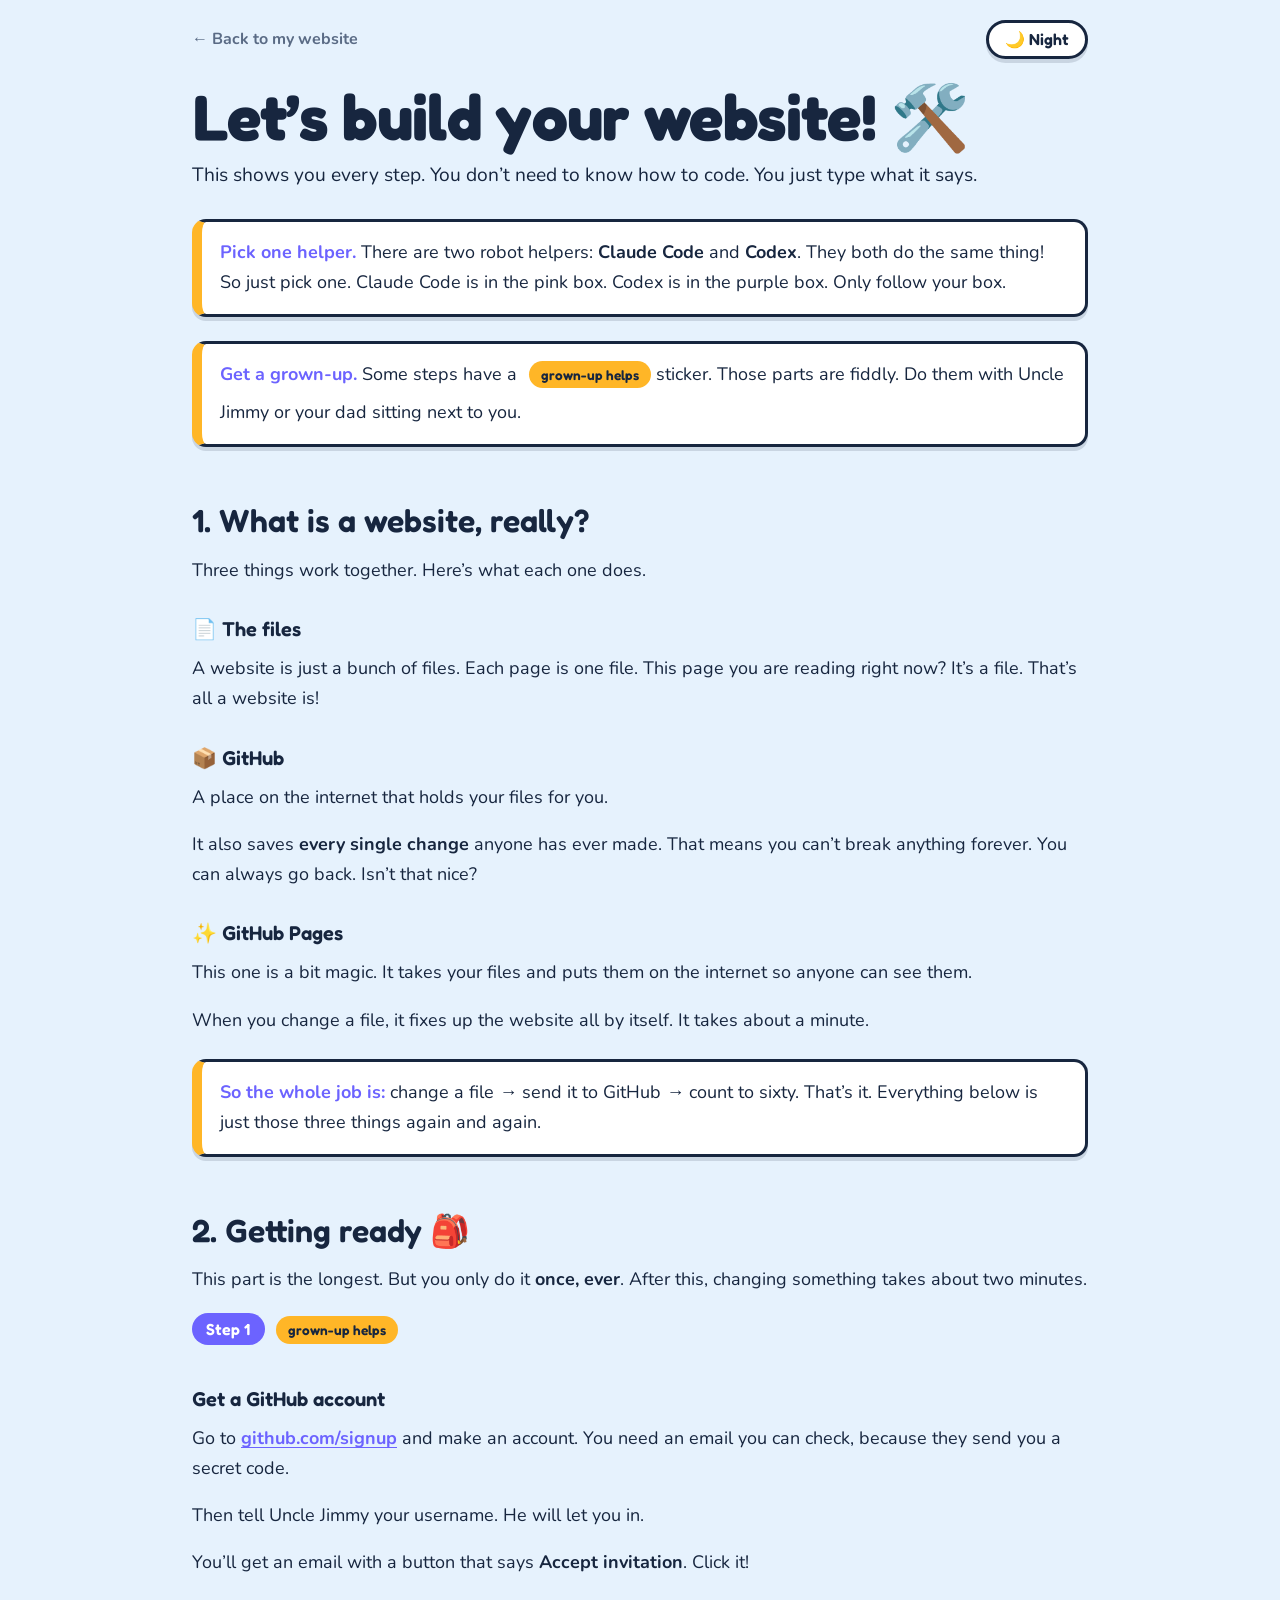
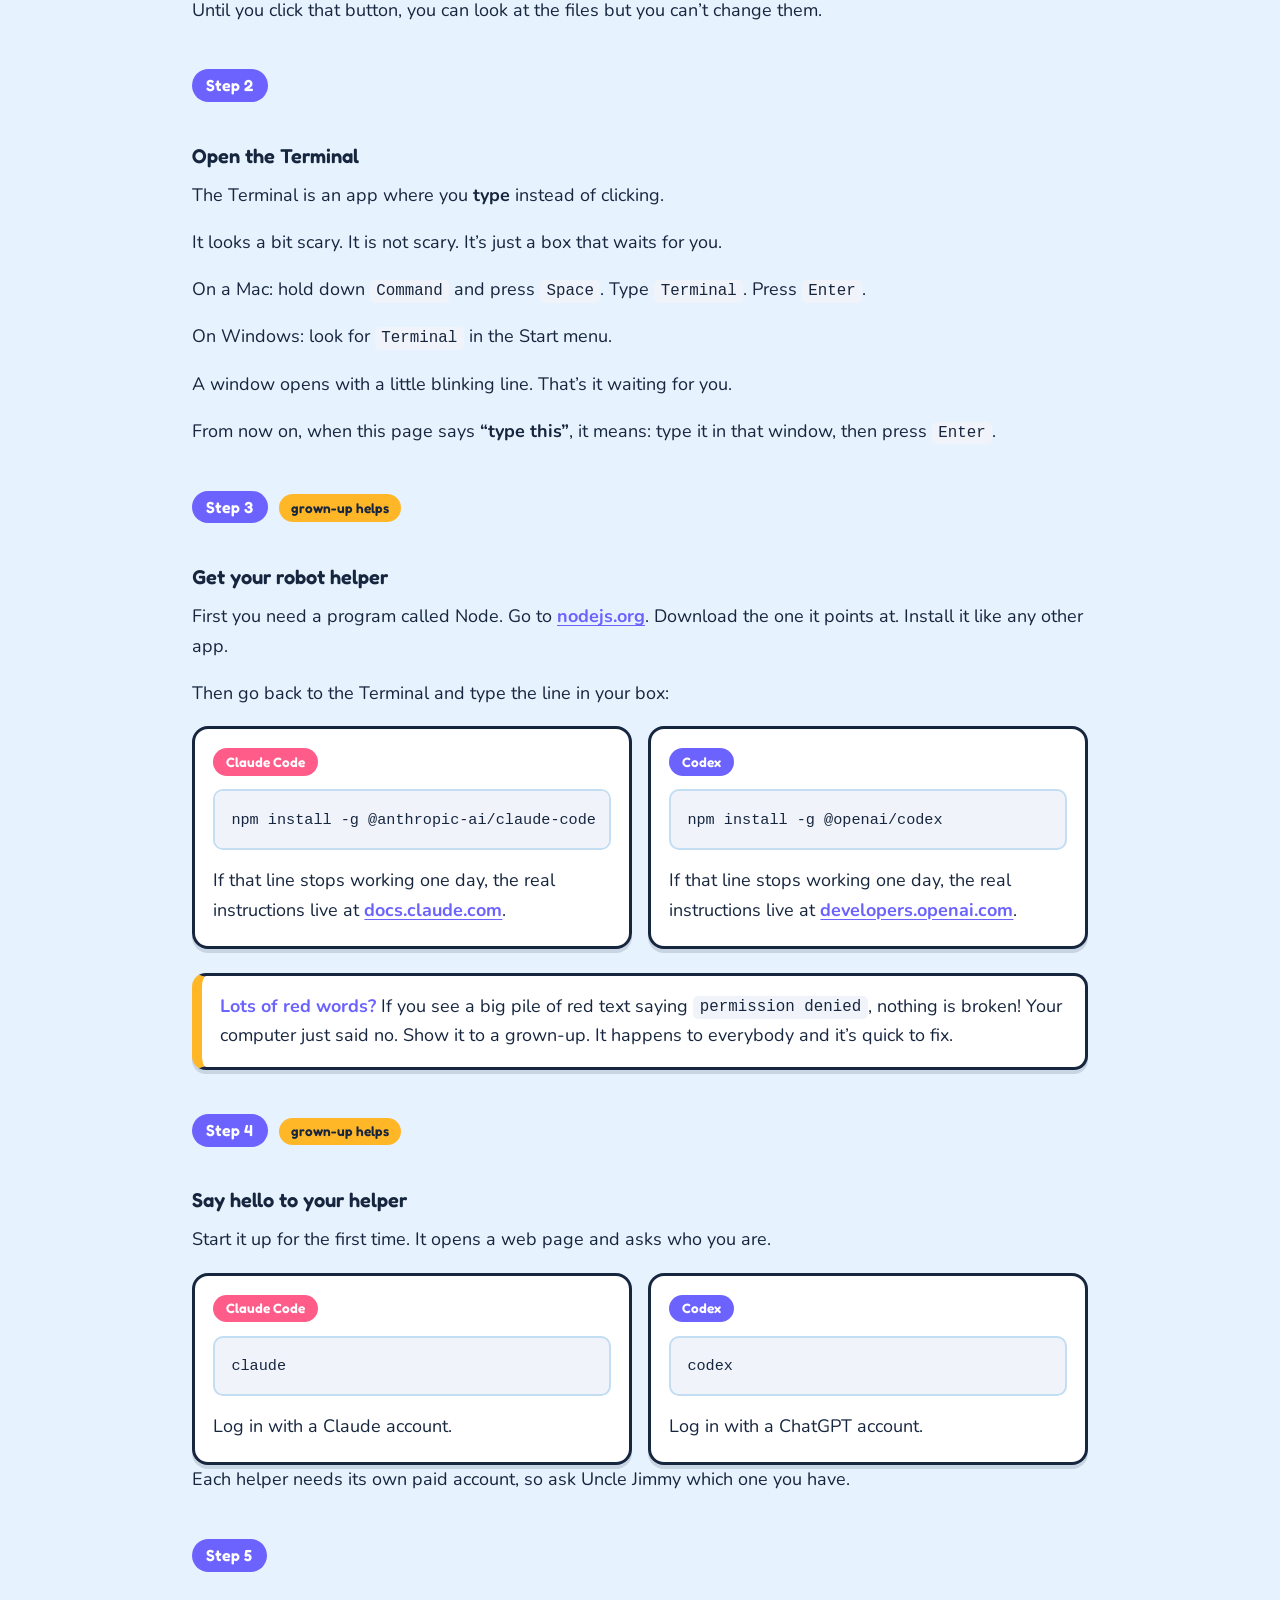
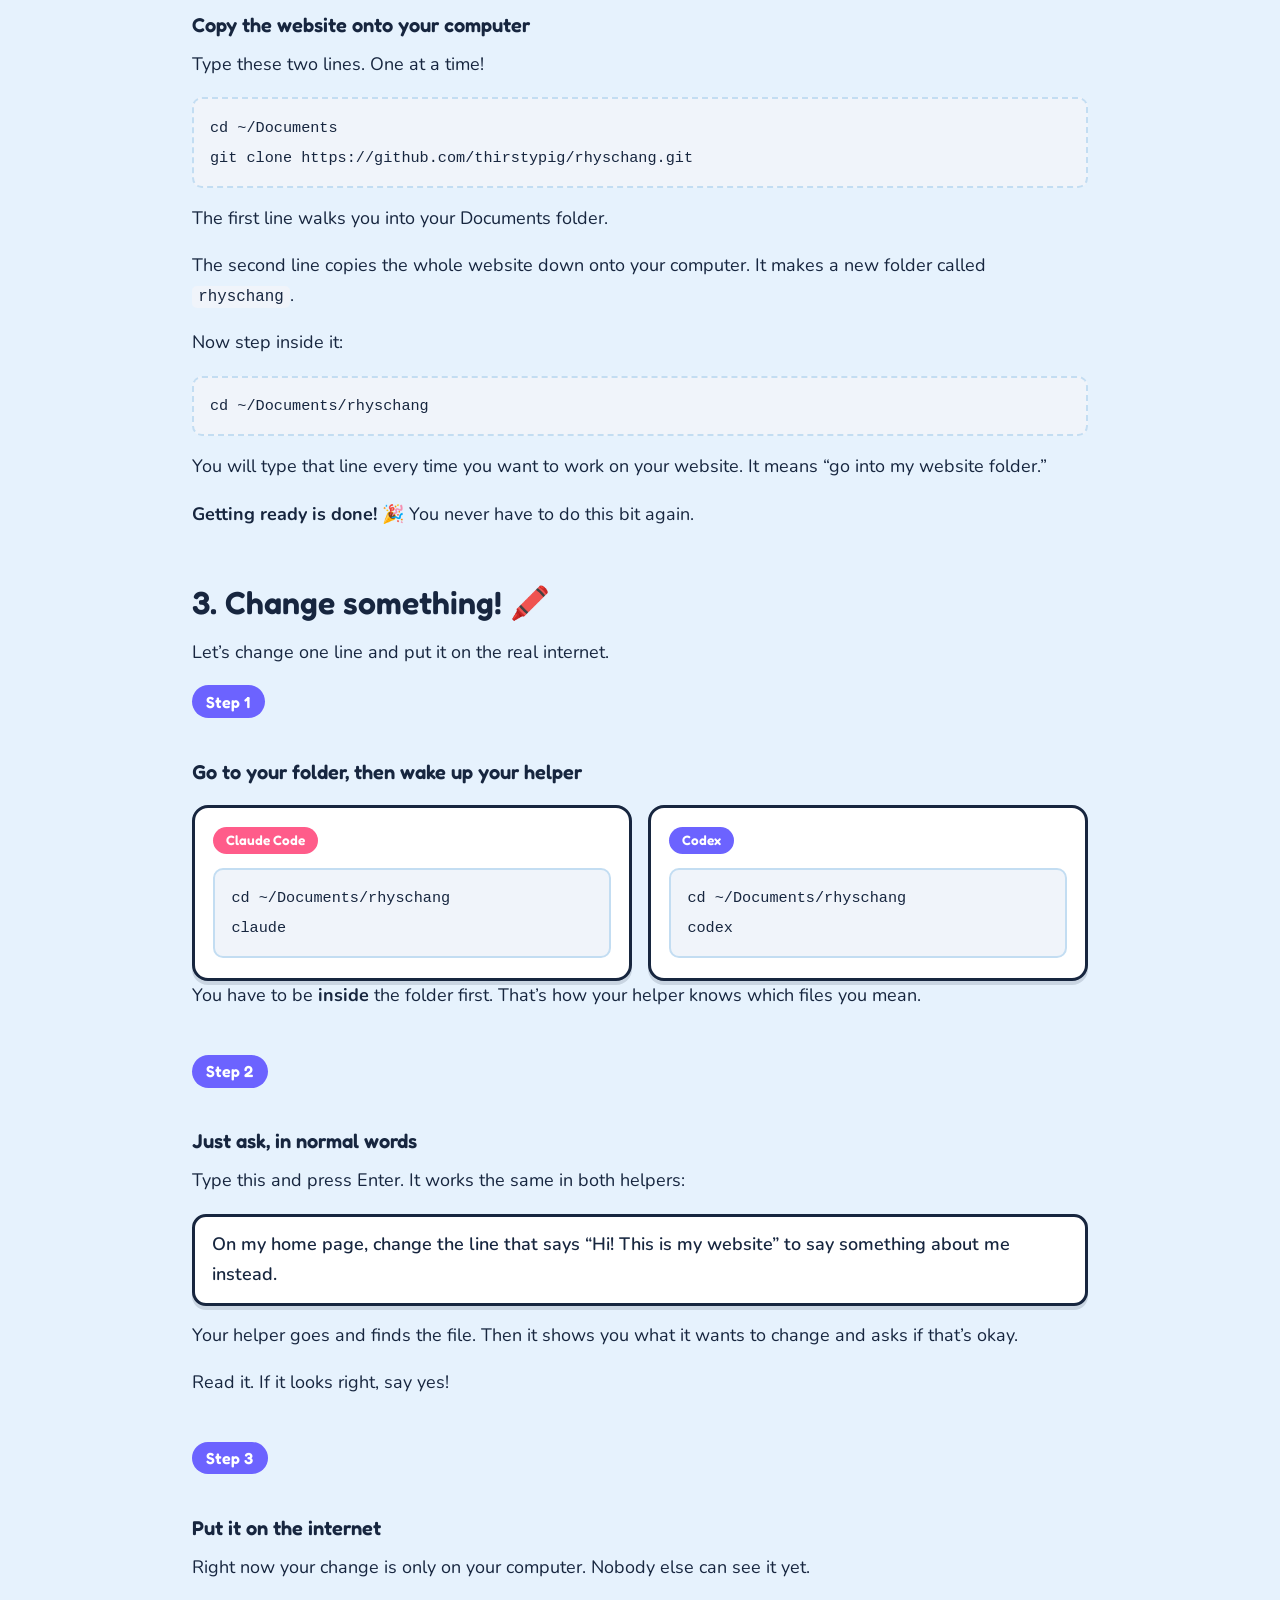
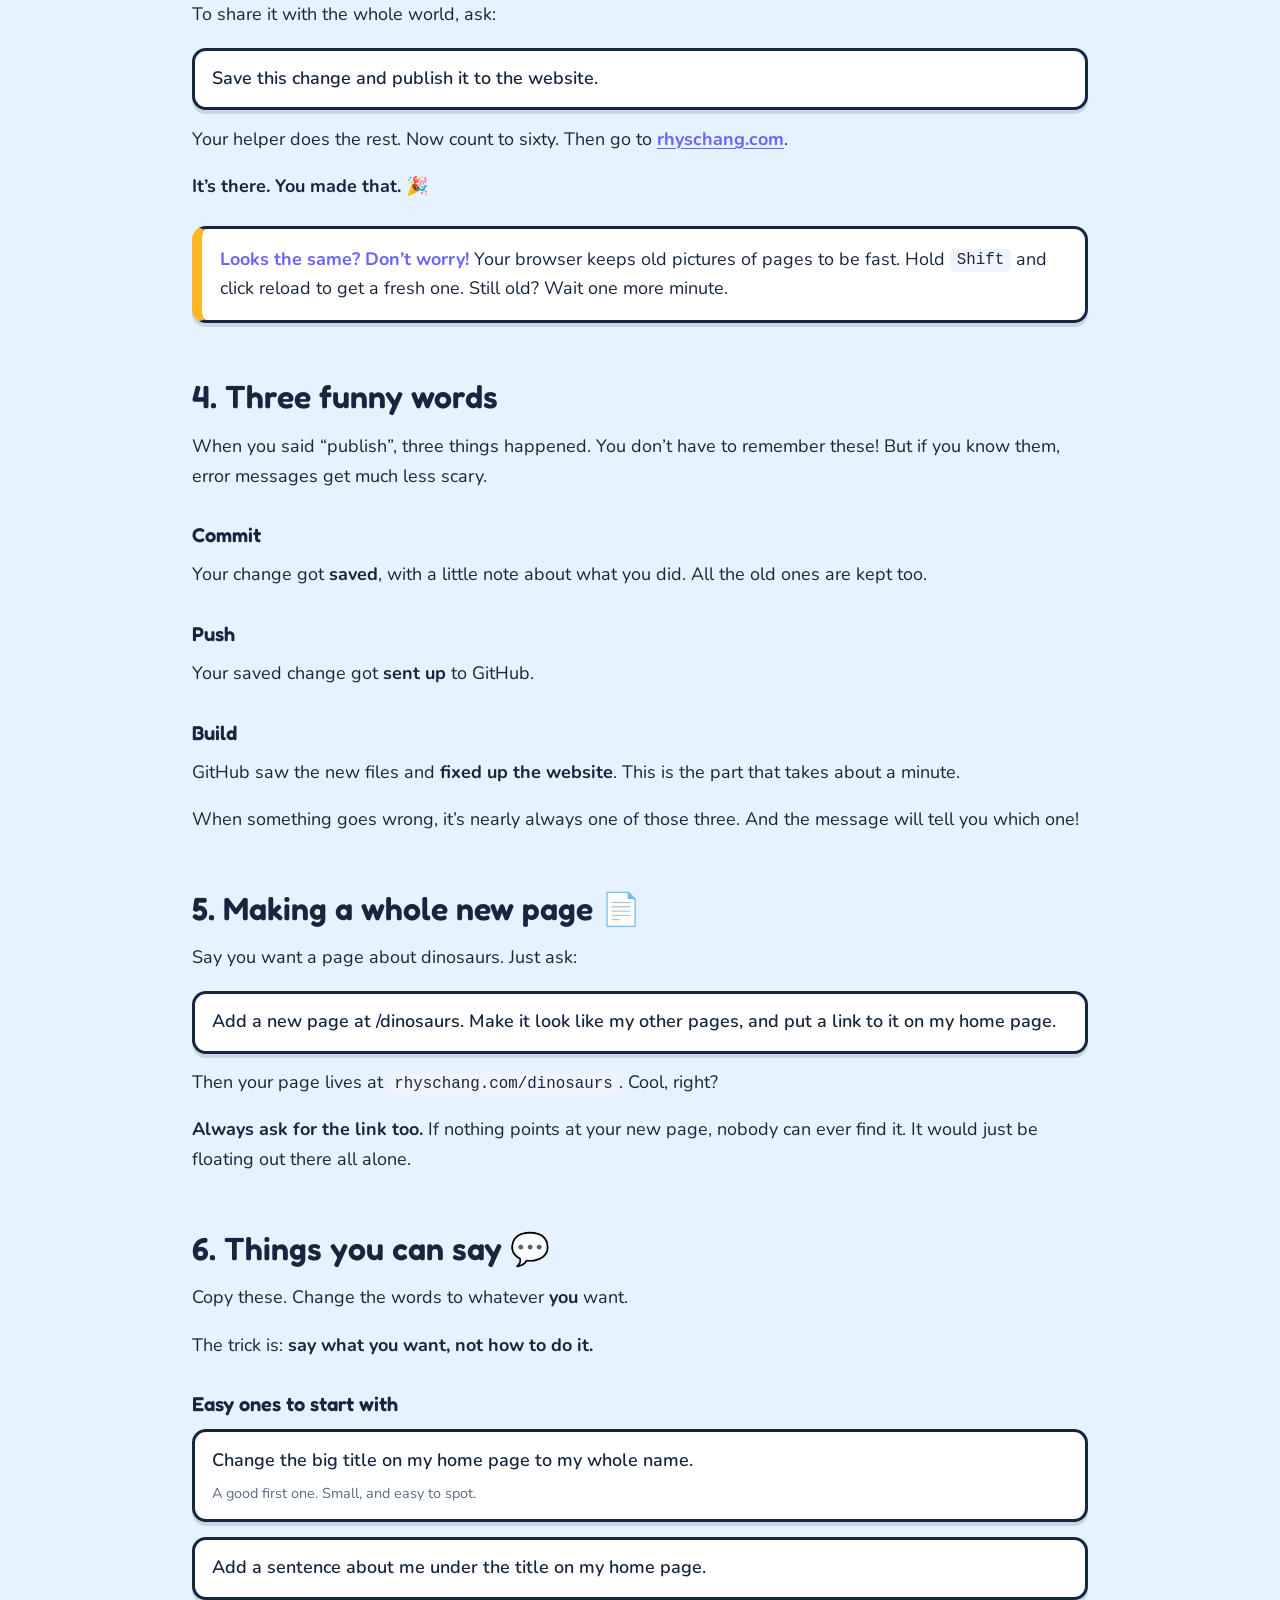
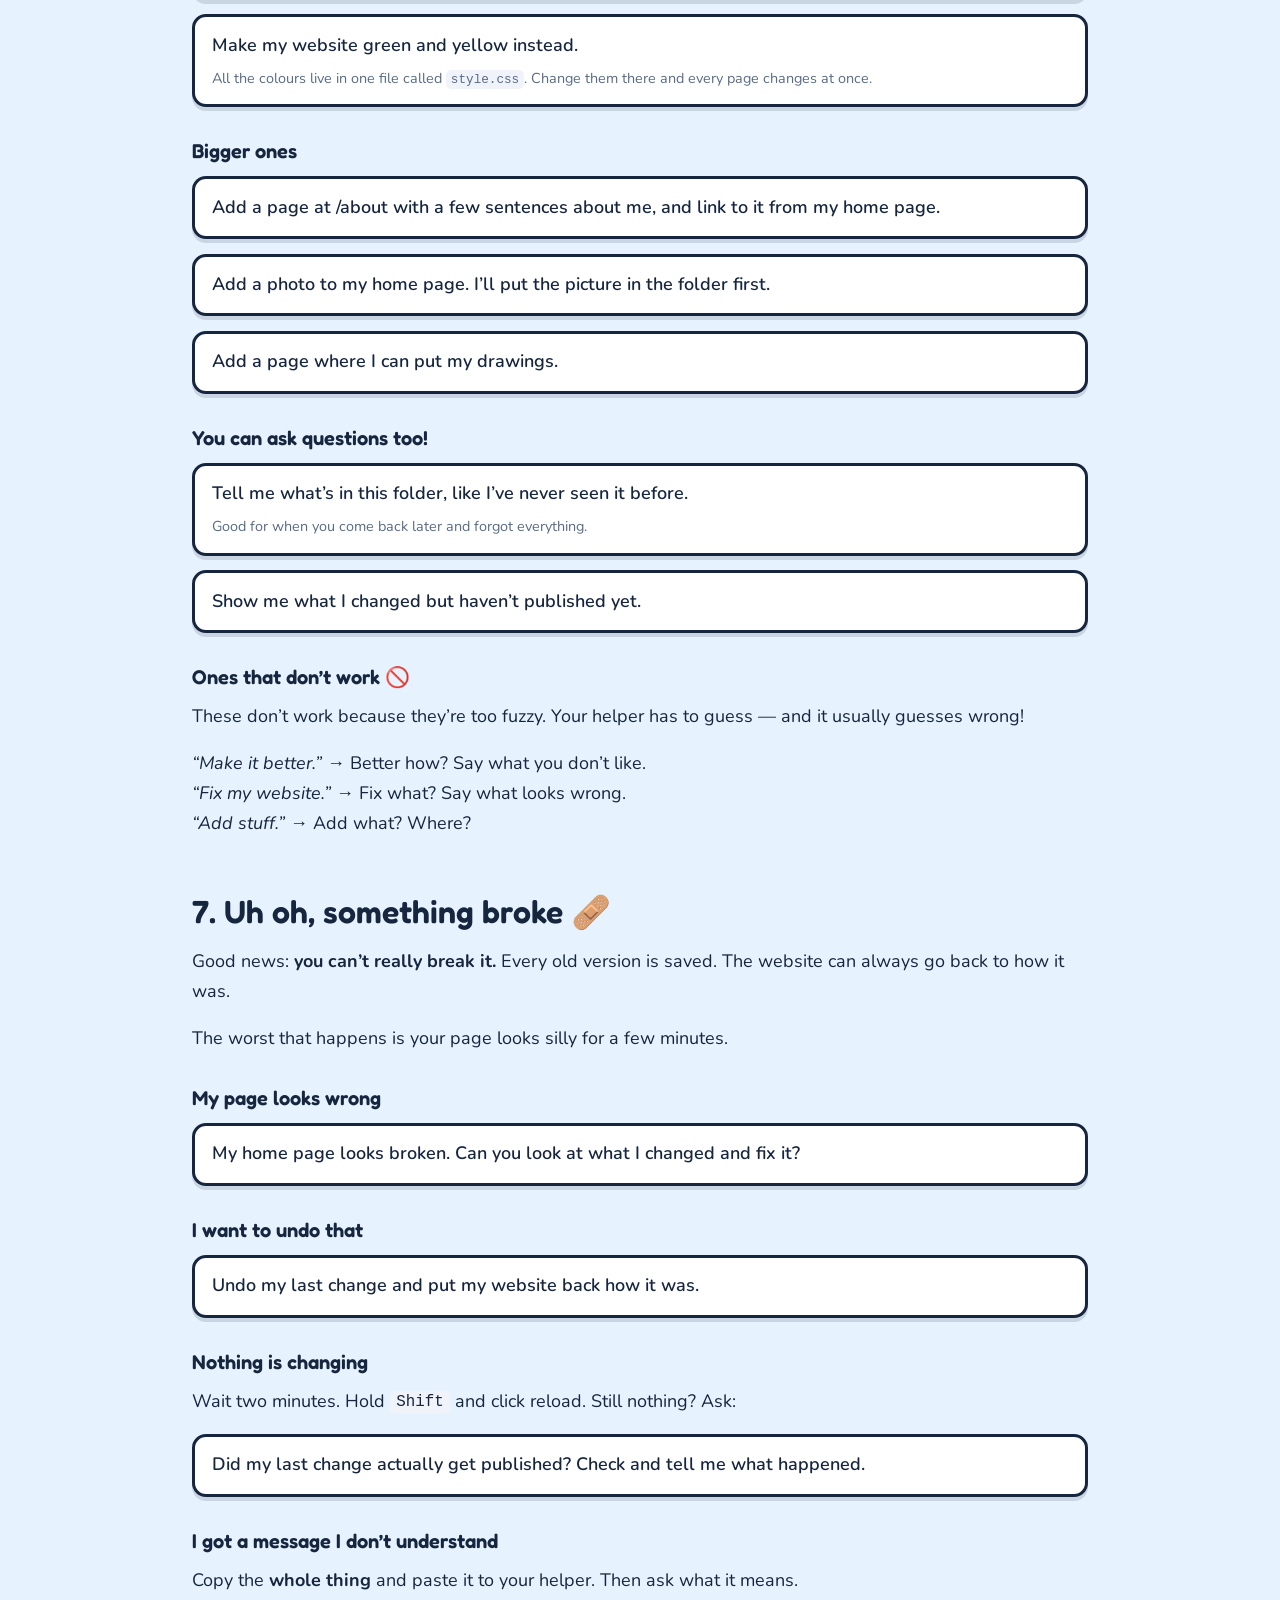
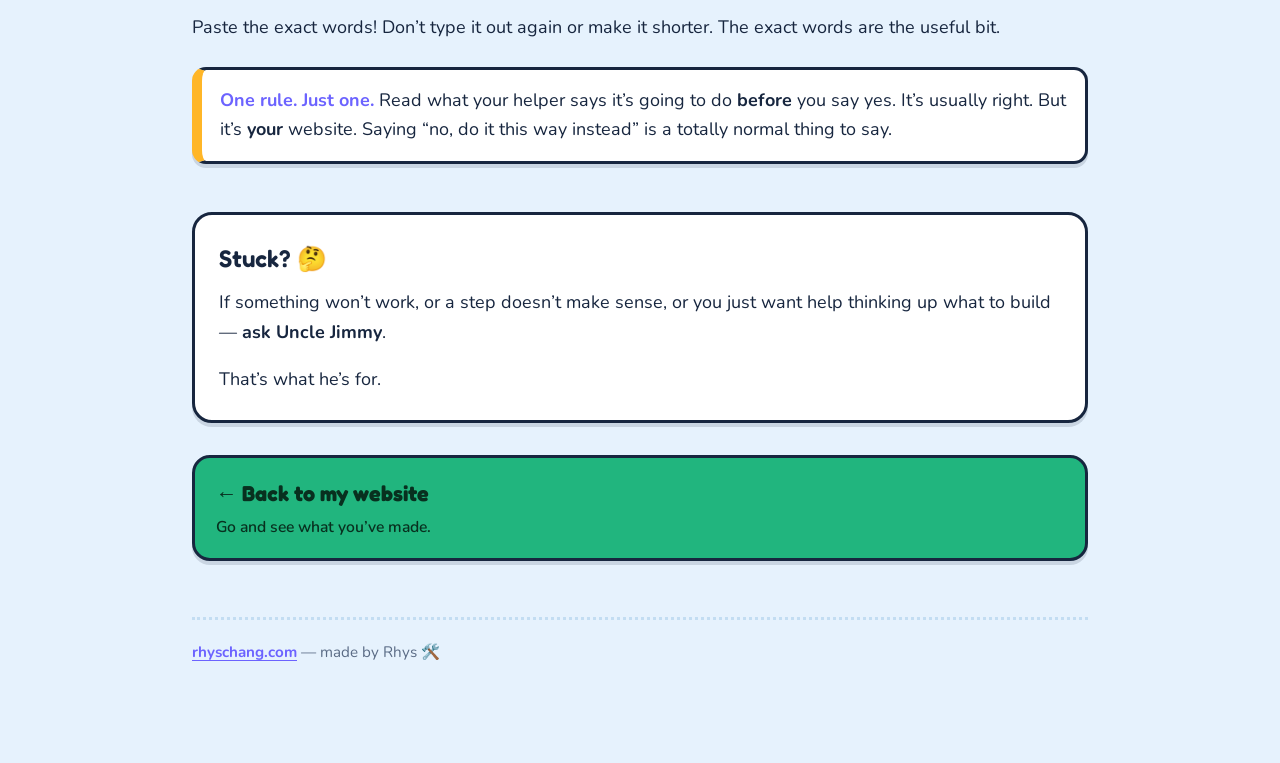
==== commit 41564588: "feat: whimsical kid-facing redesign with day/night switch Rebuilt the visual language for a 5-year-o" ====
--- a/howto/index.html
+++ b/howto/index.html
@@ -1,161 +1,185 @@
 <!DOCTYPE html>
-<html lang="en">
+<html lang="en" data-theme="light">
 <head>
 <meta charset="utf-8">
 <meta name="viewport" content="width=device-width, initial-scale=1">
-<title>How to run this site — Rhys Chang</title>
-<meta name="description" content="Step-by-step instructions for setting up, editing, and publishing rhyschang.com yourself using Claude Code or Codex.">
+<title>How to build this website — Rhys Chang</title>
+<meta name="description" content="Every step for building and changing rhyschang.com, using Claude Code or Codex.">
+<script>
+(function(){try{var t=localStorage.getItem('theme');if(t)document.documentElement.setAttribute('data-theme',t);}catch(e){}})();
+</script>
+<link rel="preconnect" href="https://fonts.googleapis.com">
+<link rel="preconnect" href="https://fonts.gstatic.com" crossorigin>
+<link href="https://fonts.googleapis.com/css2?family=Fredoka:wght@400;500;600;700&family=Nunito:wght@400;600;700;800&display=swap" rel="stylesheet">
 <link rel="stylesheet" href="/style.css">
 </head>
 <body>
+
+<div class="topbar">
+  <a class="back" href="/">&larr; Back to my website</a>
+  <button class="btn" id="theme-btn" type="button">🌙 Night</button>
+</div>
+
 <main class="wrap wrap--wide">
 
-  <a class="back" href="/">&larr; rhyschang.com</a>
-
-  <h1>How to run this site</h1>
-  <p class="lede">How to set up this website, change it, and put your changes
-  online. You don&rsquo;t need to know how to code. You just need to type what
-  you&rsquo;re told and read what comes back.</p>
+  <h1>Let&rsquo;s build your website! 🛠️</h1>
+  <p class="lede">This shows you every step. You don&rsquo;t need to know how to
+  code. You just type what it says.</p>
 
   <div class="note">
-    <p><strong>Two tools, two columns.</strong> This guide covers two tools:
-    <b>Claude Code</b> and <b>Codex</b>. They both do the same job, so pick one.
-    Claude Code is in the left box, Codex is in the right box. Only follow your
-    one. On a phone the boxes go one above the other, so check the coloured name
-    at the top of each box.</p>
-  </div>
-
-  <!-- ============================================ -->
-  <h2>1. What this site is</h2>
-
-  <p>Three things work together to make this website. Here&rsquo;s what each one
-  does.</p>
-
-  <p><b>The files.</b> This website is just a folder of files. Each page is one
-  file. The page you&rsquo;re reading right now is a file called
-  <code>howto/index.html</code>. That&rsquo;s all a website is.</p>
-
-  <p><b>GitHub.</b> A website that holds those files for you. It also saves a copy
-  of every change anyone has ever made. That means nothing you do is forever. You
-  can always go back.</p>
-
-  <p>Your files live here:
-  <a href="https://github.com/thirstypig/rhyschang">github.com/thirstypig/rhyschang</a></p>
-
-  <p><b>GitHub Pages.</b> A free service that takes your files and puts them on the
-  internet at <code>rhyschang.com</code>. When your files change, it updates the
-  website by itself. It usually takes less than a minute.</p>
-
-  <p>So the whole job is: <b>change a file &rarr; send it to GitHub &rarr; wait a
-  minute.</b> Everything below is a version of those three steps.</p>
-
-  <!-- ============================================ -->
-  <h2>2. Setting up (you only do this once)</h2>
-
-  <p>This is the longest part. You only do it one time, ever. After this,
+    <p><strong>Pick one helper.</strong> There are two robot helpers:
+    <b>Claude Code</b> and <b>Codex</b>. They both do the same thing! So just pick
+    one. Claude Code is in the pink box. Codex is in the purple box. Only follow
+    your box.</p>
+  </div>
+
+  <div class="note">
+    <p><strong>Get a grown-up.</strong> Some steps have a
+    <span class="grownup">grown-up helps</span> sticker. Those parts are fiddly.
+    Do them with Uncle Jimmy or your dad sitting next to you.</p>
+  </div>
+
+  <!-- ============================================ -->
+  <h2>1. What is a website, really?</h2>
+
+  <p>Three things work together. Here&rsquo;s what each one does.</p>
+
+  <h3>📄 The files</h3>
+  <p>A website is just a bunch of files. Each page is one file. This page you are
+  reading right now? It&rsquo;s a file. That&rsquo;s all a website is!</p>
+
+  <h3>📦 GitHub</h3>
+  <p>A place on the internet that holds your files for you.</p>
+  <p>It also saves <b>every single change</b> anyone has ever made. That means you
+  can&rsquo;t break anything forever. You can always go back. Isn&rsquo;t that
+  nice?</p>
+
+  <h3>✨ GitHub Pages</h3>
+  <p>This one is a bit magic. It takes your files and puts them on the internet so
+  anyone can see them.</p>
+  <p>When you change a file, it fixes up the website all by itself. It takes about
+  a minute.</p>
+
+  <div class="note">
+    <p><strong>So the whole job is:</strong> change a file &rarr; send it to
+    GitHub &rarr; count to sixty. That&rsquo;s it. Everything below is just those
+    three things again and again.</p>
+  </div>
+
+  <!-- ============================================ -->
+  <h2>2. Getting ready 🎒</h2>
+
+  <p>This part is the longest. But you only do it <b>once, ever</b>. After this,
   changing something takes about two minutes.</p>
 
   <div class="step">
     <span class="step-num">Step 1</span>
+    <span class="grownup">grown-up helps</span>
     <h3>Get a GitHub account</h3>
     <p>Go to <a href="https://github.com/signup">github.com/signup</a> and make an
-    account. You&rsquo;ll need an email you can check, because they send you a
+    account. You need an email you can check, because they send you a secret
     code.</p>
-    <p>Then tell Uncle Jimmy your GitHub username. He&rsquo;ll add you to the
-    site&rsquo;s files. You&rsquo;ll get an email with a button that says
-    <b>Accept invitation</b>. Click it.</p>
-    <p>Until you click that, you can look at the files but you can&rsquo;t change
-    them.</p>
+    <p>Then tell Uncle Jimmy your username. He will let you in.</p>
+    <p>You&rsquo;ll get an email with a button that says <b>Accept
+    invitation</b>. Click it!</p>
+    <p>Until you click that button, you can look at the files but you can&rsquo;t
+    change them.</p>
   </div>
 
   <div class="step">
     <span class="step-num">Step 2</span>
     <h3>Open the Terminal</h3>
-    <p>The Terminal is an app where you type instead of clicking. It looks scary.
-    It isn&rsquo;t.</p>
-    <p>On a Mac: hold <code>Command</code> and press <code>Space</code>. Type
-    <code>Terminal</code>. Press <code>Enter</code>. A window opens with a blinking
-    cursor.</p>
-    <p>On Windows: search for <code>Terminal</code> in the Start menu.</p>
-    <p>From now on, when this guide says &ldquo;type this,&rdquo; it means type it
-    in that window and press <code>Enter</code>.</p>
+    <p>The Terminal is an app where you <b>type</b> instead of clicking.</p>
+    <p>It looks a bit scary. It is not scary. It&rsquo;s just a box that waits for
+    you.</p>
+    <p>On a Mac: hold down <code>Command</code> and press <code>Space</code>. Type
+    <code>Terminal</code>. Press <code>Enter</code>.</p>
+    <p>On Windows: look for <code>Terminal</code> in the Start menu.</p>
+    <p>A window opens with a little blinking line. That&rsquo;s it waiting for
+    you.</p>
+    <p>From now on, when this page says <b>&ldquo;type this&rdquo;</b>, it means:
+    type it in that window, then press <code>Enter</code>.</p>
   </div>
 
   <div class="step">
     <span class="step-num">Step 3</span>
-    <h3>Install your tool</h3>
+    <span class="grownup">grown-up helps</span>
+    <h3>Get your robot helper</h3>
     <p>First you need a program called Node. Go to
-    <a href="https://nodejs.org">nodejs.org</a>, download the one it suggests, and
-    install it like any other app.</p>
-    <p>Then come back to the Terminal and type the line for your tool:</p>
+    <a href="https://nodejs.org">nodejs.org</a>. Download the one it points at.
+    Install it like any other app.</p>
+    <p>Then go back to the Terminal and type the line in your box:</p>
 
     <div class="tools">
       <div class="tool tool--claude">
         <p class="tool-name">Claude Code</p>
         <pre><code>npm install -g @anthropic-ai/claude-code</code></pre>
-        <p>If that line ever stops working, the real instructions are at
+        <p>If that line stops working one day, the real instructions live at
         <a href="https://docs.claude.com/en/docs/claude-code/setup">docs.claude.com</a>.</p>
       </div>
       <div class="tool tool--codex">
         <p class="tool-name">Codex</p>
         <pre><code>npm install -g @openai/codex</code></pre>
-        <p>If that line ever stops working, the real instructions are at
+        <p>If that line stops working one day, the real instructions live at
         <a href="https://developers.openai.com/codex/cli">developers.openai.com</a>.</p>
       </div>
     </div>
 
     <div class="note">
-      <p><strong>If you get a bunch of red text</strong> that says
-      <code>permission denied</code> or <code>EACCES</code>, nothing is broken.
-      Your computer just blocked it. Show it to Uncle Jimmy &mdash; it&rsquo;s a
-      normal setup problem and it&rsquo;s quick to fix.</p>
+      <p><strong>Lots of red words?</strong> If you see a big pile of red text
+      saying <code>permission denied</code>, nothing is broken! Your computer just
+      said no. Show it to a grown-up. It happens to everybody and it&rsquo;s quick
+      to fix.</p>
     </div>
   </div>
 
   <div class="step">
     <span class="step-num">Step 4</span>
-    <h3>Sign in</h3>
-    <p>Start your tool for the first time. It opens a web page and asks you to log
-    in. Each tool needs its own paid account, so check with Uncle Jimmy about which
-    one you have.</p>
+    <span class="grownup">grown-up helps</span>
+    <h3>Say hello to your helper</h3>
+    <p>Start it up for the first time. It opens a web page and asks who you
+    are.</p>
 
     <div class="tools">
       <div class="tool tool--claude">
         <p class="tool-name">Claude Code</p>
         <pre><code>claude</code></pre>
-        <p>Log in with your Claude account.</p>
+        <p>Log in with a Claude account.</p>
       </div>
       <div class="tool tool--codex">
         <p class="tool-name">Codex</p>
         <pre><code>codex</code></pre>
-        <p>Log in with your ChatGPT account.</p>
-      </div>
-    </div>
+        <p>Log in with a ChatGPT account.</p>
+      </div>
+    </div>
+    <p>Each helper needs its own paid account, so ask Uncle Jimmy which one you
+    have.</p>
   </div>
 
   <div class="step">
     <span class="step-num">Step 5</span>
     <h3>Copy the website onto your computer</h3>
-    <p>Type these two lines, one at a time:</p>
+    <p>Type these two lines. One at a time!</p>
     <pre><code>cd ~/Documents
 git clone https://github.com/thirstypig/rhyschang.git</code></pre>
-    <p>The first line moves you into your Documents folder. The second one
-    downloads the whole website into a new folder called
-    <code>rhyschang</code>.</p>
-    <p>Now go inside that folder:</p>
+    <p>The first line walks you into your Documents folder.</p>
+    <p>The second line copies the whole website down onto your computer. It makes
+    a new folder called <code>rhyschang</code>.</p>
+    <p>Now step inside it:</p>
     <pre><code>cd ~/Documents/rhyschang</code></pre>
-    <p>You&rsquo;ll type that last line every time you work on the site.</p>
-    <p><b>That&rsquo;s setup done.</b> You never have to do this part again.</p>
-  </div>
-
-  <!-- ============================================ -->
-  <h2>3. Changing something for the first time</h2>
-
-  <p>Let&rsquo;s change one line and put it on the internet.</p>
+    <p>You will type that line every time you want to work on your website. It
+    means &ldquo;go into my website folder.&rdquo;</p>
+    <p><b>Getting ready is done! 🎉</b> You never have to do this bit again.</p>
+  </div>
+
+  <!-- ============================================ -->
+  <h2>3. Change something! 🖍️</h2>
+
+  <p>Let&rsquo;s change one line and put it on the real internet.</p>
 
   <div class="step">
     <span class="step-num">Step 1</span>
-    <h3>Go to the folder, then start your tool</h3>
+    <h3>Go to your folder, then wake up your helper</h3>
     <div class="tools">
       <div class="tool tool--claude">
         <p class="tool-name">Claude Code</p>
@@ -168,176 +192,188 @@
 codex</code></pre>
       </div>
     </div>
-    <p>Starting the tool <em>inside</em> the folder is important. That&rsquo;s how
-    it knows which files you&rsquo;re talking about.</p>
+    <p>You have to be <b>inside</b> the folder first. That&rsquo;s how your helper
+    knows which files you mean.</p>
   </div>
 
   <div class="step">
     <span class="step-num">Step 2</span>
-    <h3>Ask for what you want, in normal words</h3>
-    <p>Type this and press Enter. It&rsquo;s the same for both tools:</p>
+    <h3>Just ask, in normal words</h3>
+    <p>Type this and press Enter. It works the same in both helpers:</p>
     <div class="prompt">
-      <p>On the home page, change the line that says &ldquo;This is my website&rdquo;
-      to say something about me instead.</p>
-    </div>
-    <p>The tool finds the file, shows you what it wants to change, and asks if
-    that&rsquo;s okay. Read it. If it looks right, say yes.</p>
+      <p>On my home page, change the line that says &ldquo;Hi! This is my
+      website&rdquo; to say something about me instead.</p>
+    </div>
+    <p>Your helper goes and finds the file. Then it shows you what it wants to
+    change and asks if that&rsquo;s okay.</p>
+    <p>Read it. If it looks right, say yes!</p>
   </div>
 
   <div class="step">
     <span class="step-num">Step 3</span>
-    <h3>Put it online</h3>
-    <p>Right now your change is only on your own computer. To put it on the
-    internet, ask:</p>
+    <h3>Put it on the internet</h3>
+    <p>Right now your change is only on your computer. Nobody else can see it
+    yet.</p>
+    <p>To share it with the whole world, ask:</p>
     <div class="prompt">
       <p>Save this change and publish it to the website.</p>
     </div>
-    <p>The tool does the rest. Wait about a minute, then go to
-    <a href="https://rhyschang.com">rhyschang.com</a>. Your change is there.</p>
+    <p>Your helper does the rest. Now count to sixty. Then go to
+    <a href="https://rhyschang.com">rhyschang.com</a>.</p>
+    <p><b>It&rsquo;s there. You made that.</b> 🎉</p>
     <div class="note">
-      <p><strong>If the page looks the same, don&rsquo;t worry.</strong> Web
-      browsers save old copies of pages. Hold <code>Shift</code> and click reload
-      to get a fresh one. If it&rsquo;s still old, wait one more minute. The site
-      takes a moment to update.</p>
-    </div>
-  </div>
-
-  <!-- ============================================ -->
-  <h2>4. What those three words mean</h2>
-
-  <p>When you said &ldquo;publish,&rdquo; three things happened. You don&rsquo;t
-  have to remember them. But knowing the words makes error messages a lot easier
-  to read later.</p>
-
-  <p><b>Commit</b> means your change got saved, with a little note about what you
-  changed. All of these are kept, so you can always go back to an older one.</p>
-
-  <p><b>Push</b> means that saved change got sent from your computer up to
-  GitHub.</p>
-
-  <p><b>Build</b> means GitHub saw the new files and updated the website. This is
-  the part that takes about a minute.</p>
-
-  <p>When something goes wrong, it&rsquo;s almost always one of these three &mdash;
-  and the error message will tell you which one.</p>
-
-  <!-- ============================================ -->
-  <h2>5. Adding a new page</h2>
-
-  <p>Say you want a page at <code>rhyschang.com/music</code>. Just ask:</p>
-  <div class="prompt">
-    <p>Add a new page at /music. Make it look like the pages I already have, and
-    put a link to it on the home page.</p>
-  </div>
-
-  <p>What happens behind the scenes: it makes a folder called <code>music</code>
-  with a file called <code>index.html</code> inside it. That&rsquo;s the trick to
-  getting a short web address. A folder named <code>music</code> with
-  <code>index.html</code> inside becomes <code>/music</code>. If you made a file
-  called <code>music.html</code> instead, the address would be the uglier
-  <code>/music.html</code>.</p>
-
-  <p>Always ask for the home page link at the same time. If nothing links to your
-  new page, nobody can find it.</p>
-
-  <!-- ============================================ -->
-  <h2>6. Things you can ask for</h2>
-
-  <p>Copy these and change the details to whatever you want. The trick is to
-  <b>say what you want, not how to do it</b>.</p>
+      <p><strong>Looks the same? Don&rsquo;t worry!</strong> Your browser keeps old
+      pictures of pages to be fast. Hold <code>Shift</code> and click reload to get
+      a fresh one. Still old? Wait one more minute.</p>
+    </div>
+  </div>
+
+  <!-- ============================================ -->
+  <h2>4. Three funny words</h2>
+
+  <p>When you said &ldquo;publish&rdquo;, three things happened. You don&rsquo;t
+  have to remember these! But if you know them, error messages get much less
+  scary.</p>
+
+  <h3>Commit</h3>
+  <p>Your change got <b>saved</b>, with a little note about what you did. All the
+  old ones are kept too.</p>
+
+  <h3>Push</h3>
+  <p>Your saved change got <b>sent up</b> to GitHub.</p>
+
+  <h3>Build</h3>
+  <p>GitHub saw the new files and <b>fixed up the website</b>. This is the part
+  that takes about a minute.</p>
+
+  <p>When something goes wrong, it&rsquo;s nearly always one of those three. And
+  the message will tell you which one!</p>
+
+  <!-- ============================================ -->
+  <h2>5. Making a whole new page 📄</h2>
+
+  <p>Say you want a page about dinosaurs. Just ask:</p>
+  <div class="prompt">
+    <p>Add a new page at /dinosaurs. Make it look like my other pages, and put a
+    link to it on my home page.</p>
+  </div>
+
+  <p>Then your page lives at <code>rhyschang.com/dinosaurs</code>. Cool, right?</p>
+
+  <p><b>Always ask for the link too.</b> If nothing points at your new page, nobody
+  can ever find it. It would just be floating out there all alone.</p>
+
+  <!-- ============================================ -->
+  <h2>6. Things you can say 💬</h2>
+
+  <p>Copy these. Change the words to whatever <b>you</b> want.</p>
+  <p>The trick is: <b>say what you want, not how to do it.</b></p>
 
   <h3>Easy ones to start with</h3>
   <div class="prompt">
-    <p>Change the title on the home page to my full name.</p>
-    <span class="prompt-why">A good first one. Small, and easy to check.</span>
-  </div>
-  <div class="prompt">
-    <p>Add a short paragraph about me under the title on the home page.</p>
-  </div>
-  <div class="prompt">
-    <p>Add a link to my Instagram at the bottom of the home page.</p>
+    <p>Change the big title on my home page to my whole name.</p>
+    <span class="prompt-why">A good first one. Small, and easy to spot.</span>
+  </div>
+  <div class="prompt">
+    <p>Add a sentence about me under the title on my home page.</p>
+  </div>
+  <div class="prompt">
+    <p>Make my website green and yellow instead.</p>
+    <span class="prompt-why">All the colours live in one file called
+    <code>style.css</code>. Change them there and every page changes at once.</span>
   </div>
 
   <h3>Bigger ones</h3>
   <div class="prompt">
-    <p>Add a page at /about with a few paragraphs about me, and link to it from
-    the home page.</p>
-  </div>
-  <div class="prompt">
-    <p>Change the colours of the whole site to blue and grey. Do it in style.css
-    so every page changes at once.</p>
-    <span class="prompt-why">All the colours live in one place at the top of
-    <code>style.css</code>. Change them there and every page updates.</span>
-  </div>
-  <div class="prompt">
-    <p>Add a photo to the home page. I&rsquo;ll put the picture in the folder
+    <p>Add a page at /about with a few sentences about me, and link to it from my
+    home page.</p>
+  </div>
+  <div class="prompt">
+    <p>Add a photo to my home page. I&rsquo;ll put the picture in the folder
     first.</p>
   </div>
-
-  <h3>Asking questions instead of making changes</h3>
-  <div class="prompt">
-    <p>Explain what&rsquo;s in this folder, like I&rsquo;ve never seen it before.</p>
-    <span class="prompt-why">Handy when you come back after a few months and
-    forgot everything.</span>
-  </div>
-  <div class="prompt">
-    <p>Show me what I&rsquo;ve changed but haven&rsquo;t published yet.</p>
-  </div>
-
-  <h3>Ones that don&rsquo;t work</h3>
-  <p>These don&rsquo;t work because they&rsquo;re too vague. The tool has to guess,
-  and it usually guesses something you didn&rsquo;t want:</p>
-  <p><em>&ldquo;Make it better.&rdquo;</em> &mdash; Better how? Say what you
+  <div class="prompt">
+    <p>Add a page where I can put my drawings.</p>
+  </div>
+
+  <h3>You can ask questions too!</h3>
+  <div class="prompt">
+    <p>Tell me what&rsquo;s in this folder, like I&rsquo;ve never seen it before.</p>
+    <span class="prompt-why">Good for when you come back later and forgot
+    everything.</span>
+  </div>
+  <div class="prompt">
+    <p>Show me what I changed but haven&rsquo;t published yet.</p>
+  </div>
+
+  <h3>Ones that don&rsquo;t work 🚫</h3>
+  <p>These don&rsquo;t work because they&rsquo;re too fuzzy. Your helper has to
+  guess &mdash; and it usually guesses wrong!</p>
+  <p><em>&ldquo;Make it better.&rdquo;</em> &rarr; Better how? Say what you
   don&rsquo;t like.<br>
-  <em>&ldquo;Fix the website.&rdquo;</em> &mdash; Fix what? Say what looks
+  <em>&ldquo;Fix my website.&rdquo;</em> &rarr; Fix what? Say what looks
   wrong.<br>
-  <em>&ldquo;Add stuff to the page.&rdquo;</em> &mdash; Which page? What stuff?</p>
-
-  <!-- ============================================ -->
-  <h2>7. If something breaks</h2>
-
-  <p>You can&rsquo;t really break this. Every old version is saved, so the site can
-  always be put back. The worst that happens is the page looks weird for a few
-  minutes.</p>
-
-  <p><b>The page looks wrong or empty.</b> Ask:</p>
-  <div class="prompt">
-    <p>The home page looks broken. Can you check what I changed and fix it?</p>
-  </div>
-
-  <p><b>You want to undo what you just did.</b> Ask:</p>
-  <div class="prompt">
-    <p>Undo my last change and put the site back how it was.</p>
-  </div>
-
-  <p><b>The website isn&rsquo;t updating.</b> Wait two minutes, then hold
-  <code>Shift</code> and click reload. If it&rsquo;s still old, ask:</p>
+  <em>&ldquo;Add stuff.&rdquo;</em> &rarr; Add what? Where?</p>
+
+  <!-- ============================================ -->
+  <h2>7. Uh oh, something broke 🩹</h2>
+
+  <p>Good news: <b>you can&rsquo;t really break it.</b> Every old version is saved.
+  The website can always go back to how it was.</p>
+  <p>The worst that happens is your page looks silly for a few minutes.</p>
+
+  <h3>My page looks wrong</h3>
+  <div class="prompt">
+    <p>My home page looks broken. Can you look at what I changed and fix it?</p>
+  </div>
+
+  <h3>I want to undo that</h3>
+  <div class="prompt">
+    <p>Undo my last change and put my website back how it was.</p>
+  </div>
+
+  <h3>Nothing is changing</h3>
+  <p>Wait two minutes. Hold <code>Shift</code> and click reload. Still nothing?
+  Ask:</p>
   <div class="prompt">
     <p>Did my last change actually get published? Check and tell me what happened.</p>
   </div>
 
-  <p><b>You got an error you don&rsquo;t understand.</b> Copy the whole thing and
-  paste it to your tool, then ask what it means. Paste the exact words &mdash;
-  don&rsquo;t retype it or shorten it. The exact words are the useful part.</p>
+  <h3>I got a message I don&rsquo;t understand</h3>
+  <p>Copy the <b>whole thing</b> and paste it to your helper. Then ask what it
+  means.</p>
+  <p>Paste the exact words! Don&rsquo;t type it out again or make it shorter. The
+  exact words are the useful bit.</p>
 
   <div class="note">
-    <p><strong>One rule.</strong> Read what the tool says it&rsquo;s going to do
-    before you say yes. It&rsquo;s usually right, but it&rsquo;s your website.
-    Saying &ldquo;no, do it this way instead&rdquo; is a totally normal thing to
-    do.</p>
+    <p><strong>One rule. Just one.</strong> Read what your helper says it&rsquo;s
+    going to do <b>before</b> you say yes. It&rsquo;s usually right. But
+    it&rsquo;s <b>your</b> website. Saying &ldquo;no, do it this way
+    instead&rdquo; is a totally normal thing to say.</p>
   </div>
 
   <div class="ask">
-    <p class="big">Stuck?</p>
-    <p>If something isn&rsquo;t working, or you don&rsquo;t understand a step, or
-    you just want help figuring out what to build &mdash; <b>ask Uncle
-    Jimmy</b>.</p>
-  </div>
+    <span class="big">Stuck? 🤔</span>
+    <p>If something won&rsquo;t work, or a step doesn&rsquo;t make sense, or you
+    just want help thinking up what to build &mdash; <b>ask Uncle Jimmy</b>.</p>
+    <p>That&rsquo;s what he&rsquo;s for.</p>
+  </div>
+
+  <ul class="home-links">
+    <li>
+      <a class="big-link" href="/">
+        <b>&larr; Back to my website</b>
+        <span>Go and see what you&rsquo;ve made.</span>
+      </a>
+    </li>
+  </ul>
 
   <footer>
-    <p><a href="/">&larr; Back to rhyschang.com</a></p>
+    <p><a href="/">rhyschang.com</a> &mdash; made by Rhys 🛠️</p>
   </footer>
 
 </main>
+
+<script src="/theme.js"></script>
 </body>
 </html>
--- a/style.css
+++ b/style.css
@@ -1,81 +1,157 @@
 /* rhyschang.com — shared styles
-   Plain CSS, no build step. Edit this file and the whole site changes. */
+   Plain CSS. No build step. Change something here and every page changes.
+
+   Colours all live in the two blocks right below. Change them there. */
 
 :root {
-  --ink: #1a1a1a;
-  --ink-soft: #555;
-  --paper: #fdfcfa;
-  --rule: #e2ded7;
-  --accent: #b8482e;
-  --claude: #c96442;
-  --codex: #3a6ea5;
-  --code-bg: #f4f1ec;
-  --measure: 42rem;
-}
-
-/* This site is light mode only, on purpose. It looks the same for
-   everybody, whatever their computer is set to. If you ever want it to
-   follow the visitor's dark mode setting instead, ask your tool to
-   "add a dark mode to style.css". */
-
-html { color-scheme: light; }
+  --paper:    #e6f2fd;   /* sky */
+  --card:     #ffffff;
+  --ink:      #17263f;
+  --ink-soft: #5a6b85;
+  --rule:     #c3ddf2;
+
+  --pink:   #ff5c8a;
+  --sun:    #ffb627;
+  --mint:   #21b57e;
+  --grape:  #6c63ff;
+
+  --accent: var(--grape);
+  --code-bg: #f0f4fa;
+  --shadow: 0 4px 0 rgba(23, 38, 63, 0.14);
+  --shadow-lift: 0 9px 0 rgba(23, 38, 63, 0.14);
+}
+
+html[data-theme="dark"] {
+  --paper:    #151b30;   /* night */
+  --card:     #1f2740;
+  --ink:      #f0f5ff;
+  --ink-soft: #a2b0cc;
+  --rule:     #33405f;
+
+  --pink:   #ff7ba3;
+  --sun:    #ffc85a;
+  --mint:   #45d3a0;
+  --grape:  #9b95ff;
+
+  --accent: var(--sun);
+  --code-bg: #131a2b;
+  --shadow: 0 4px 0 rgba(0, 0, 0, 0.45);
+  --shadow-lift: 0 9px 0 rgba(0, 0, 0, 0.45);
+}
 
 * { box-sizing: border-box; }
 
 body {
   margin: 0;
-  padding: 2rem 1.25rem 6rem;
+  padding: 1.25rem 1.25rem 5rem;
   background: var(--paper);
   color: var(--ink);
-  font: 17px/1.7 -apple-system, BlinkMacSystemFont, "Segoe UI", Roboto, Helvetica, Arial, sans-serif;
+  font: 18px/1.65 Nunito, -apple-system, BlinkMacSystemFont, "Segoe UI", sans-serif;
   -webkit-text-size-adjust: 100%;
-}
-
-.wrap { max-width: var(--measure); margin: 0 auto; }
-.wrap--wide { max-width: 58rem; }
+  transition: background 0.25s, color 0.25s;
+}
+
+.wrap { max-width: 40rem; margin: 0 auto; }
+.wrap--wide { max-width: 56rem; }
 
 /* ---------- type ---------- */
 
+h1, h2, h3, .step-num, .tool-name, .btn, .big {
+  font-family: Fredoka, Nunito, sans-serif;
+}
+
 h1 {
-  font-size: clamp(2rem, 6vw, 2.75rem);
+  font-size: clamp(2.4rem, 9vw, 4rem);
+  font-weight: 700;
+  line-height: 1.05;
+  letter-spacing: -0.01em;
+  margin: 0 0 0.6rem;
+}
+
+h2 {
+  font-size: clamp(1.5rem, 5vw, 2rem);
+  font-weight: 600;
   line-height: 1.15;
-  letter-spacing: -0.02em;
-  margin: 0 0 0.5rem;
-}
-
-h2 {
-  font-size: 1.4rem;
-  line-height: 1.25;
-  letter-spacing: -0.01em;
   margin: 3.5rem 0 1rem;
-  padding-top: 1.5rem;
-  border-top: 1px solid var(--rule);
-}
-
-h3 { font-size: 1.1rem; margin: 2rem 0 0.5rem; }
+}
+
+h3 {
+  font-size: 1.25rem;
+  font-weight: 600;
+  margin: 1.75rem 0 0.5rem;
+}
 
 p { margin: 0 0 1.1rem; }
 
-a { color: var(--accent); text-decoration-thickness: 1px; text-underline-offset: 2px; }
-
-.lede { font-size: 1.15rem; color: var(--ink-soft); margin-bottom: 2rem; }
-
-.tagline { color: var(--ink-soft); margin-bottom: 2.5rem; }
+a { color: var(--accent); font-weight: 700; text-underline-offset: 3px; }
+
+.lede { font-size: 1.2rem; margin-bottom: 1.75rem; }
+
+.tagline {
+  font-size: 1.3rem;
+  font-weight: 700;
+  color: var(--ink-soft);
+  margin-bottom: 1.5rem;
+}
+
+/* rainbow name — one colour per letter group */
+.pop { display: inline-block; }
+.pop:nth-child(1) { color: var(--pink); }
+.pop:nth-child(2) { color: var(--sun); }
+.pop:nth-child(3) { color: var(--mint); }
+.pop:nth-child(4) { color: var(--grape); }
+
+/* ---------- theme toggle ---------- */
+
+.topbar {
+  max-width: 56rem;
+  margin: 0 auto 1.5rem;
+  display: flex;
+  align-items: center;
+  justify-content: space-between;
+  gap: 1rem;
+}
+
+.btn {
+  font-size: 1rem;
+  font-weight: 600;
+  color: var(--ink);
+  background: var(--card);
+  border: 3px solid var(--ink);
+  border-radius: 999px;
+  padding: 0.4rem 1rem;
+  cursor: pointer;
+  box-shadow: var(--shadow);
+  transition: transform 0.15s, box-shadow 0.15s;
+}
+
+.btn:hover { transform: translateY(-3px); box-shadow: var(--shadow-lift); }
+.btn:active { transform: translateY(2px); box-shadow: 0 1px 0 rgba(0,0,0,0.3); }
+
+.back {
+  font-weight: 700;
+  color: var(--ink-soft);
+  text-decoration: none;
+  font-size: 1rem;
+}
+
+.back:hover { color: var(--accent); }
 
 /* ---------- code ---------- */
 
 code {
   font-family: ui-monospace, SFMono-Regular, Menlo, Consolas, monospace;
-  font-size: 0.9em;
+  font-size: 0.88em;
   background: var(--code-bg);
   padding: 0.15em 0.4em;
-  border-radius: 4px;
+  border-radius: 5px;
 }
 
 pre {
   background: var(--code-bg);
-  padding: 0.9rem 1rem;
-  border-radius: 8px;
+  border: 2px dashed var(--rule);
+  padding: 0.85rem 1rem;
+  border-radius: 10px;
   overflow-x: auto;
   margin: 0 0 1rem;
 }
@@ -84,23 +160,36 @@
 
 /* ---------- steps ---------- */
 
-.step { margin: 0 0 3rem; }
+.step { margin: 0 0 2.75rem; }
 
 .step-num {
   display: inline-block;
-  font-size: 0.75rem;
-  font-weight: 700;
-  letter-spacing: 0.1em;
-  text-transform: uppercase;
-  color: var(--accent);
-  margin-bottom: 0.4rem;
+  font-size: 1rem;
+  font-weight: 600;
+  color: #fff;
+  background: var(--grape);
+  border-radius: 999px;
+  padding: 0.2rem 0.9rem;
+  margin-bottom: 0.6rem;
+}
+
+/* "a grown-up helps with this bit" flag */
+.grownup {
+  display: inline-block;
+  font-family: Fredoka, sans-serif;
+  font-size: 0.85rem;
+  font-weight: 600;
+  color: var(--ink);
+  background: var(--sun);
+  border-radius: 999px;
+  padding: 0.15rem 0.75rem;
+  margin: 0 0 0.6rem 0.4rem;
 }
 
 /* ---------- two-column tool blocks ----------
-   Desktop: Claude Code left, Codex right.
-   Mobile: they stack, so each keeps a permanent label and a
-   colored left border — that is how you tell at a glance which
-   one you are reading once they are no longer side by side. */
+   Big screens: Claude Code on the left, Codex on the right.
+   Small screens: they stack, so each box keeps its own colour and
+   name badge — that's how you know which one you're looking at. */
 
 .tools {
   display: grid;
@@ -109,158 +198,179 @@
   margin: 1rem 0 0;
 }
 
-@media (max-width: 43rem) {
+@media (max-width: 44rem) {
   .tools { grid-template-columns: 1fr; }
 }
 
 .tool {
-  border: 1px solid var(--rule);
-  border-left: 5px solid var(--rule);
-  border-radius: 8px;
-  padding: 1rem 1.1rem 1.2rem;
+  background: var(--card);
+  border: 3px solid var(--ink);
+  border-radius: 16px;
+  padding: 1.1rem 1.15rem 1.25rem;
+  box-shadow: var(--shadow);
   min-width: 0;
 }
 
-.tool--claude { border-left-color: var(--claude); }
-.tool--codex  { border-left-color: var(--codex); }
-
 .tool-name {
-  font-size: 0.72rem;
-  font-weight: 700;
-  letter-spacing: 0.11em;
-  text-transform: uppercase;
-  margin: 0 0 0.75rem;
-}
-
-.tool--claude .tool-name { color: var(--claude); }
-.tool--codex  .tool-name { color: var(--codex); }
+  display: inline-block;
+  font-size: 0.85rem;
+  font-weight: 600;
+  color: #fff;
+  border-radius: 999px;
+  padding: 0.15rem 0.8rem;
+  margin: 0 0 0.85rem;
+}
+
+.tool--claude .tool-name { background: var(--pink); }
+.tool--codex  .tool-name { background: var(--grape); }
 
 .tool p:last-child, .tool pre:last-child { margin-bottom: 0; }
-
-/* ---------- prompt bank ---------- */
+.tool pre { border-style: solid; }
+
+/* ---------- things to say ---------- */
 
 .prompt {
-  background: var(--code-bg);
-  border-left: 4px solid var(--rule);
-  border-radius: 0 6px 6px 0;
-  padding: 0.8rem 1rem;
-  margin: 0 0 0.85rem;
-}
-
-.prompt p { margin: 0; }
+  background: var(--card);
+  border: 3px solid var(--ink);
+  border-radius: 14px;
+  padding: 0.85rem 1.05rem;
+  margin: 0 0 0.9rem;
+  box-shadow: var(--shadow);
+}
+
+.prompt p { margin: 0; font-weight: 600; }
 
 .prompt-why {
   display: block;
-  font-size: 0.85rem;
+  font-size: 0.9rem;
+  font-weight: 400;
   color: var(--ink-soft);
-  margin-top: 0.35rem;
-}
-
-/* ---------- callouts ---------- */
+  margin-top: 0.4rem;
+}
+
+/* ---------- notes ---------- */
 
 .note {
-  border: 1px solid var(--rule);
-  border-radius: 8px;
-  padding: 1rem 1.1rem;
+  background: var(--card);
+  border: 3px solid var(--ink);
+  border-left-width: 10px;
+  border-left-color: var(--sun);
+  border-radius: 14px;
+  padding: 1rem 1.15rem;
   margin: 1.5rem 0;
-  background: var(--code-bg);
+  box-shadow: var(--shadow);
 }
 
 .note p:last-child { margin-bottom: 0; }
 .note strong { color: var(--accent); }
 
-/* ---------- nav / footer ---------- */
-
-.back {
-  display: inline-block;
-  font-size: 0.9rem;
-  color: var(--ink-soft);
-  margin-bottom: 2rem;
-  text-decoration: none;
-}
-
-.back:hover { color: var(--accent); }
-
-footer {
-  margin-top: 4rem;
-  padding-top: 1.5rem;
-  border-top: 1px solid var(--rule);
-  font-size: 0.9rem;
-  color: var(--ink-soft);
-}
-
-/* ---------- home ---------- */
-
-.home-links { list-style: none; padding: 0; margin: 2rem 0 0; }
-
-.home-links li { margin-bottom: 0.75rem; }
-
-.home-links a { font-size: 1.15rem; font-weight: 600; }
-
-.home-links span { display: block; font-size: 0.95rem; color: var(--ink-soft); }
-
-/* ---------- ideas box ---------- */
-
-.ideas {
-  border: 2px solid var(--rule);
-  border-radius: 10px;
-  padding: 1.4rem 1.5rem 1.5rem;
-  margin: 2.5rem 0;
-  background: var(--code-bg);
-}
-
-.ideas h2 {
-  margin: 0 0 0.3rem;
-  padding: 0;
-  border: none;
-  font-size: 1.15rem;
-}
-
-.ideas > p {
-  color: var(--ink-soft);
-  font-size: 0.95rem;
-  margin-bottom: 1.1rem;
-}
-
-.ideas ul {
+/* ---------- idea stickers ----------
+   Each idea is a little card, tilted a bit, like a sticker stuck on
+   the page. Hover one and it straightens up and lifts. */
+
+.ideas { margin: 2.5rem 0; }
+
+.ideas > p { color: var(--ink-soft); margin-bottom: 1.4rem; }
+
+.sticker-sheet {
   list-style: none;
   padding: 0;
   margin: 0;
-  display: grid;
-  grid-template-columns: 1fr 1fr;
-  gap: 0.5rem 1.5rem;
-}
-
-@media (max-width: 34rem) {
-  .ideas ul { grid-template-columns: 1fr; }
-}
-
-.ideas li {
-  padding-left: 1.1rem;
-  position: relative;
-  line-height: 1.5;
-}
-
-.ideas li::before {
-  content: "\2022";
-  position: absolute;
-  left: 0;
-  color: var(--accent);
+  display: flex;
+  flex-wrap: wrap;
+  gap: 0.7rem;
+}
+
+.sticker-sheet li {
+  background: var(--card);
+  border: 3px solid var(--ink);
+  border-radius: 14px;
+  padding: 0.5rem 0.95rem;
   font-weight: 700;
-}
-
-/* ---------- ask blurb ---------- */
+  box-shadow: var(--shadow);
+  transition: transform 0.18s, box-shadow 0.18s;
+}
+
+.sticker-sheet li:nth-child(4n+1) { transform: rotate(-2.5deg); }
+.sticker-sheet li:nth-child(4n+2) { transform: rotate(1.8deg); }
+.sticker-sheet li:nth-child(4n+3) { transform: rotate(-1.2deg); }
+.sticker-sheet li:nth-child(4n+4) { transform: rotate(2.6deg); }
+
+.sticker-sheet li:hover {
+  transform: rotate(0deg) translateY(-4px);
+  box-shadow: var(--shadow-lift);
+}
+
+.sticker-sheet li:nth-child(5n+1) { border-bottom-color: var(--pink); }
+.sticker-sheet li:nth-child(5n+2) { border-bottom-color: var(--sun); }
+.sticker-sheet li:nth-child(5n+3) { border-bottom-color: var(--mint); }
+.sticker-sheet li:nth-child(5n+4) { border-bottom-color: var(--grape); }
+
+/* ---------- big call-out card ---------- */
 
 .ask {
-  border-top: 1px solid var(--rule);
-  margin-top: 3rem;
-  padding-top: 1.5rem;
-}
-
-.ask p { margin-bottom: 0.5rem; }
+  background: var(--card);
+  border: 3px solid var(--ink);
+  border-radius: 20px;
+  padding: 1.5rem 1.5rem 1.6rem;
+  margin: 3rem 0 0;
+  box-shadow: var(--shadow);
+}
 
 .ask .big {
-  font-size: 1.1rem;
-  font-weight: 600;
-  color: var(--ink);
-}
+  display: block;
+  font-size: 1.5rem;
+  font-weight: 600;
+  margin-bottom: 0.6rem;
+}
+
+.ask p:last-child { margin-bottom: 0; }
+
+/* ---------- home links ---------- */
+
+.home-links { list-style: none; padding: 0; margin: 2rem 0 0; }
+
+.big-link {
+  display: block;
+  background: var(--mint);
+  color: #08301f;
+  border: 3px solid var(--ink);
+  border-radius: 18px;
+  padding: 1.1rem 1.3rem;
+  text-decoration: none;
+  box-shadow: var(--shadow);
+  transition: transform 0.15s, box-shadow 0.15s;
+}
+
+.big-link:hover { transform: translateY(-4px); box-shadow: var(--shadow-lift); }
+
+.big-link b { display: block; font-family: Fredoka, sans-serif; font-size: 1.35rem; }
+.big-link span { display: block; font-size: 0.98rem; font-weight: 600; margin-top: 0.2rem; }
+
+html[data-theme="dark"] .big-link { color: #06241a; }
+
+/* ---------- footer ---------- */
+
+footer {
+  margin-top: 3.5rem;
+  padding-top: 1.25rem;
+  border-top: 3px dotted var(--rule);
+  font-size: 0.95rem;
+  color: var(--ink-soft);
+}
+
+/* ---------- being kind to everyone ---------- */
+
+:focus-visible {
+  outline: 4px solid var(--accent);
+  outline-offset: 3px;
+  border-radius: 6px;
+}
+
+@media (prefers-reduced-motion: reduce) {
+  *, *::before, *::after {
+    transition-duration: 0.01ms !important;
+    animation-duration: 0.01ms !important;
+  }
+  .sticker-sheet li { transform: none; }
+}
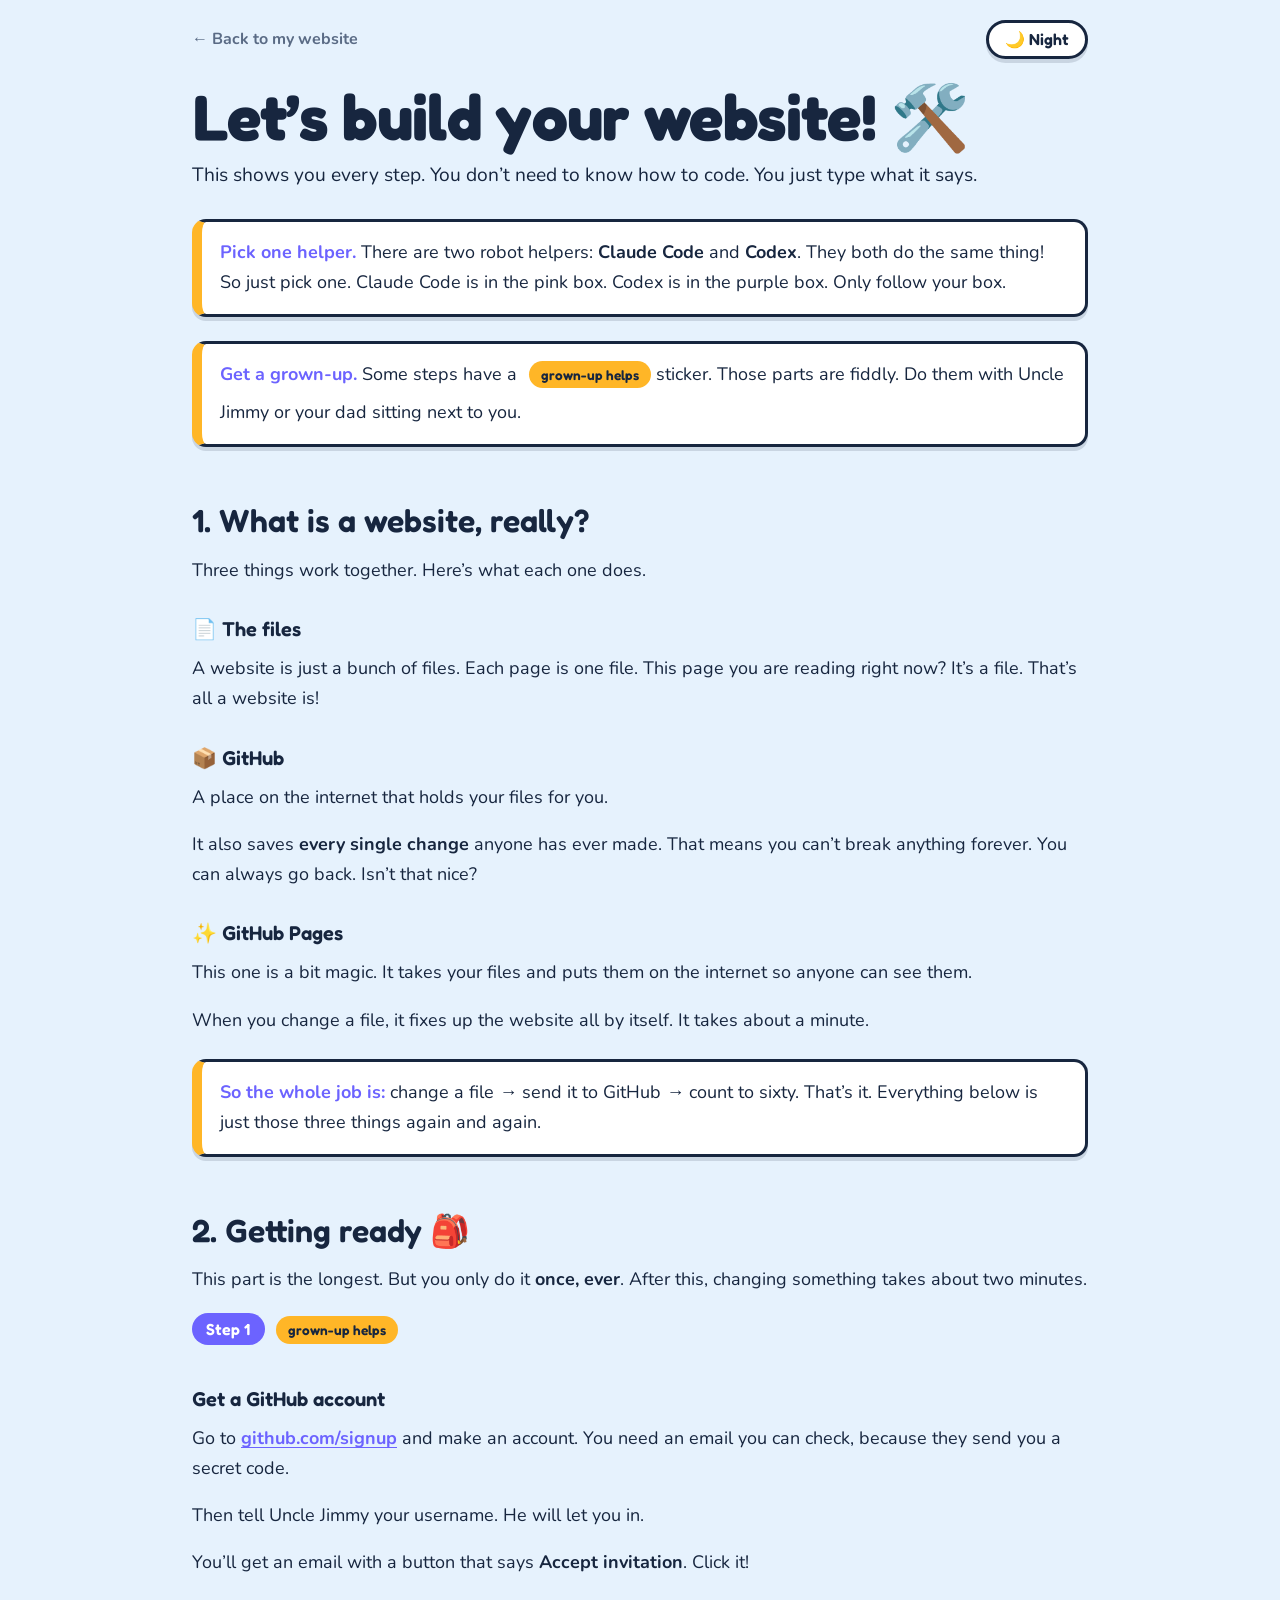
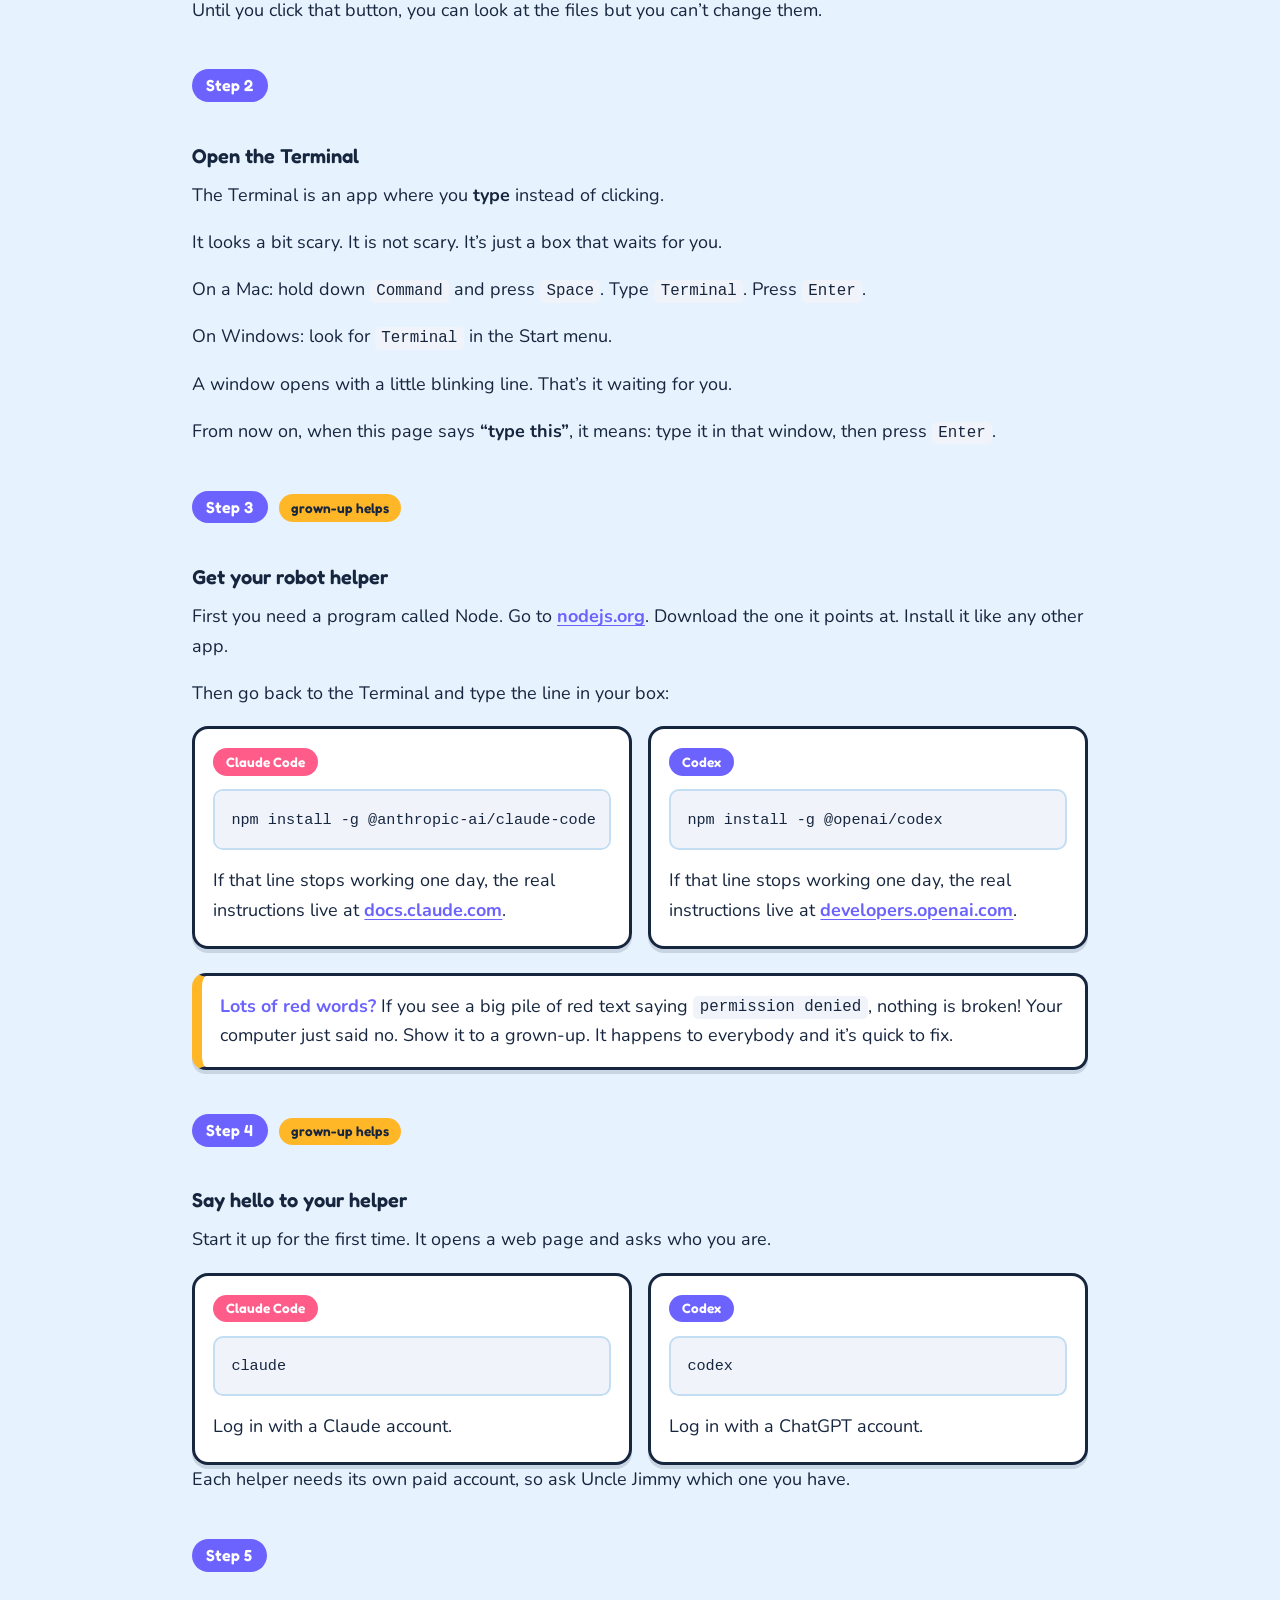
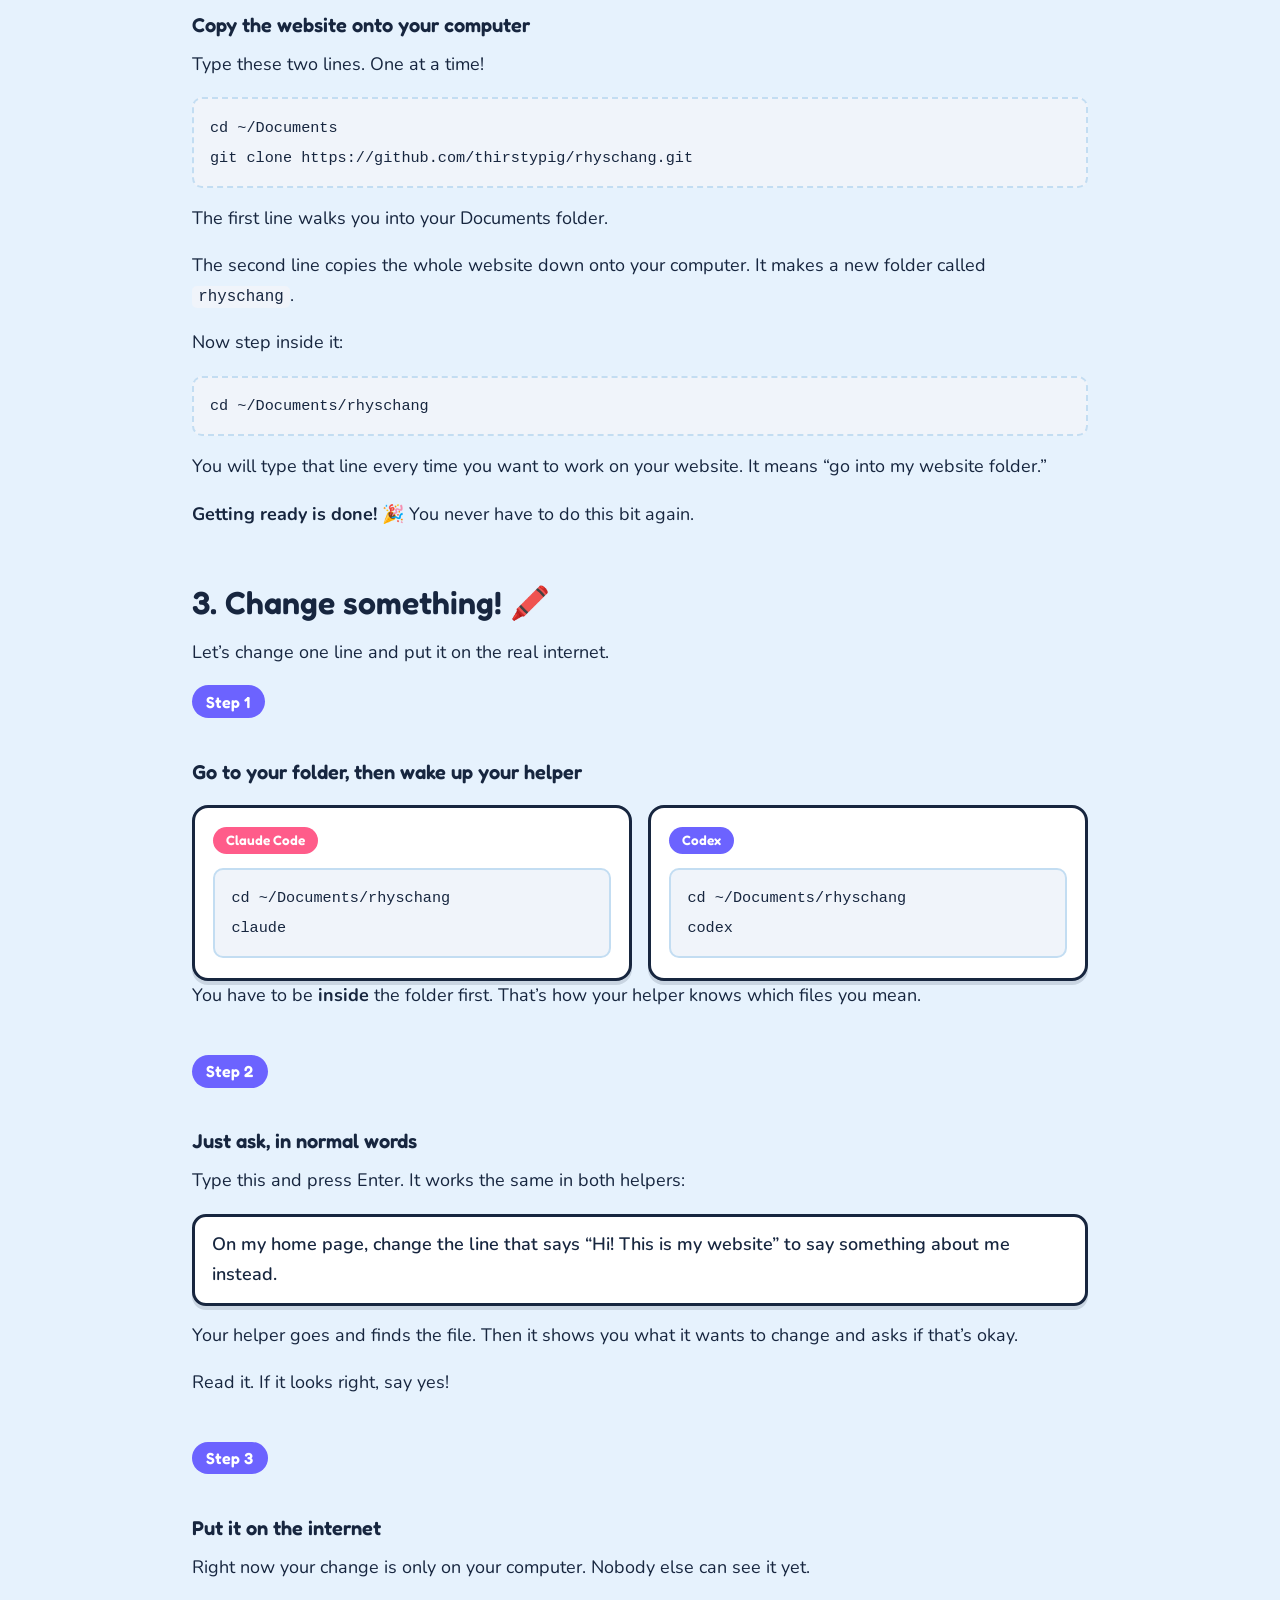
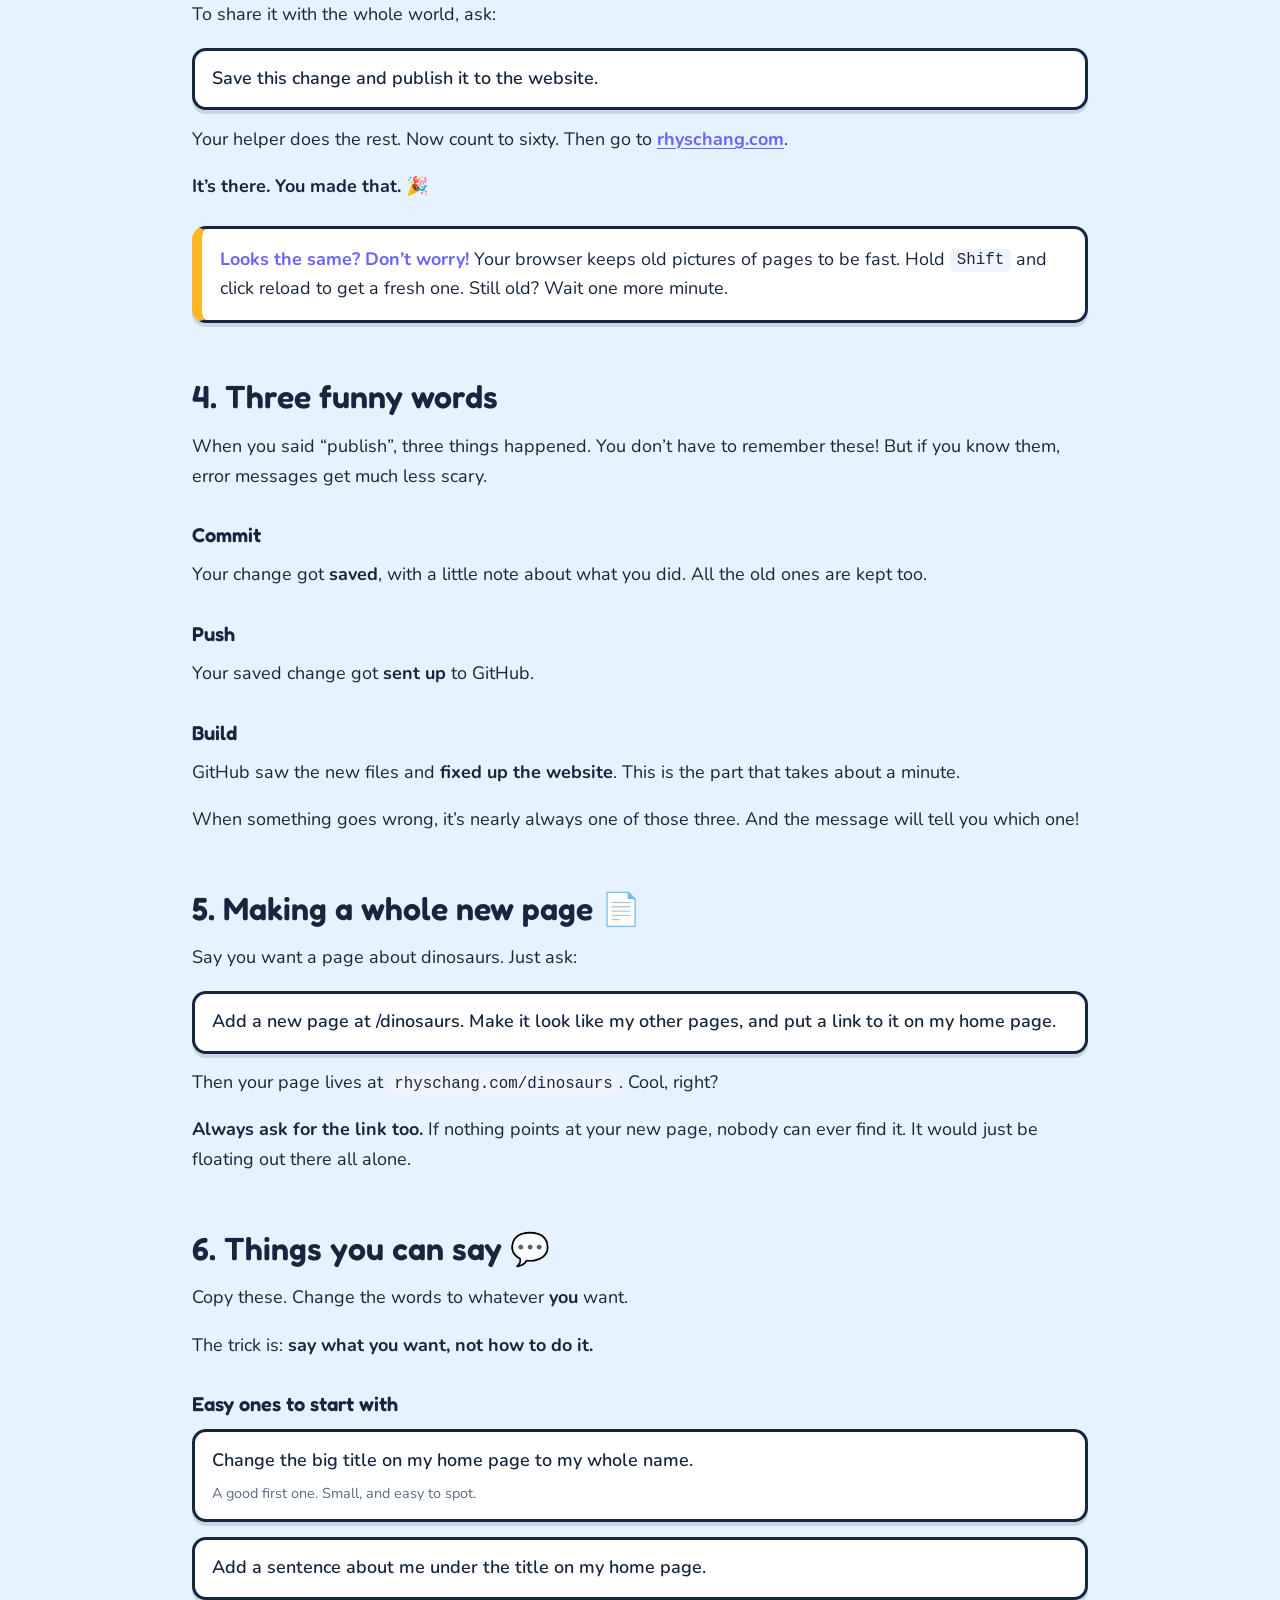
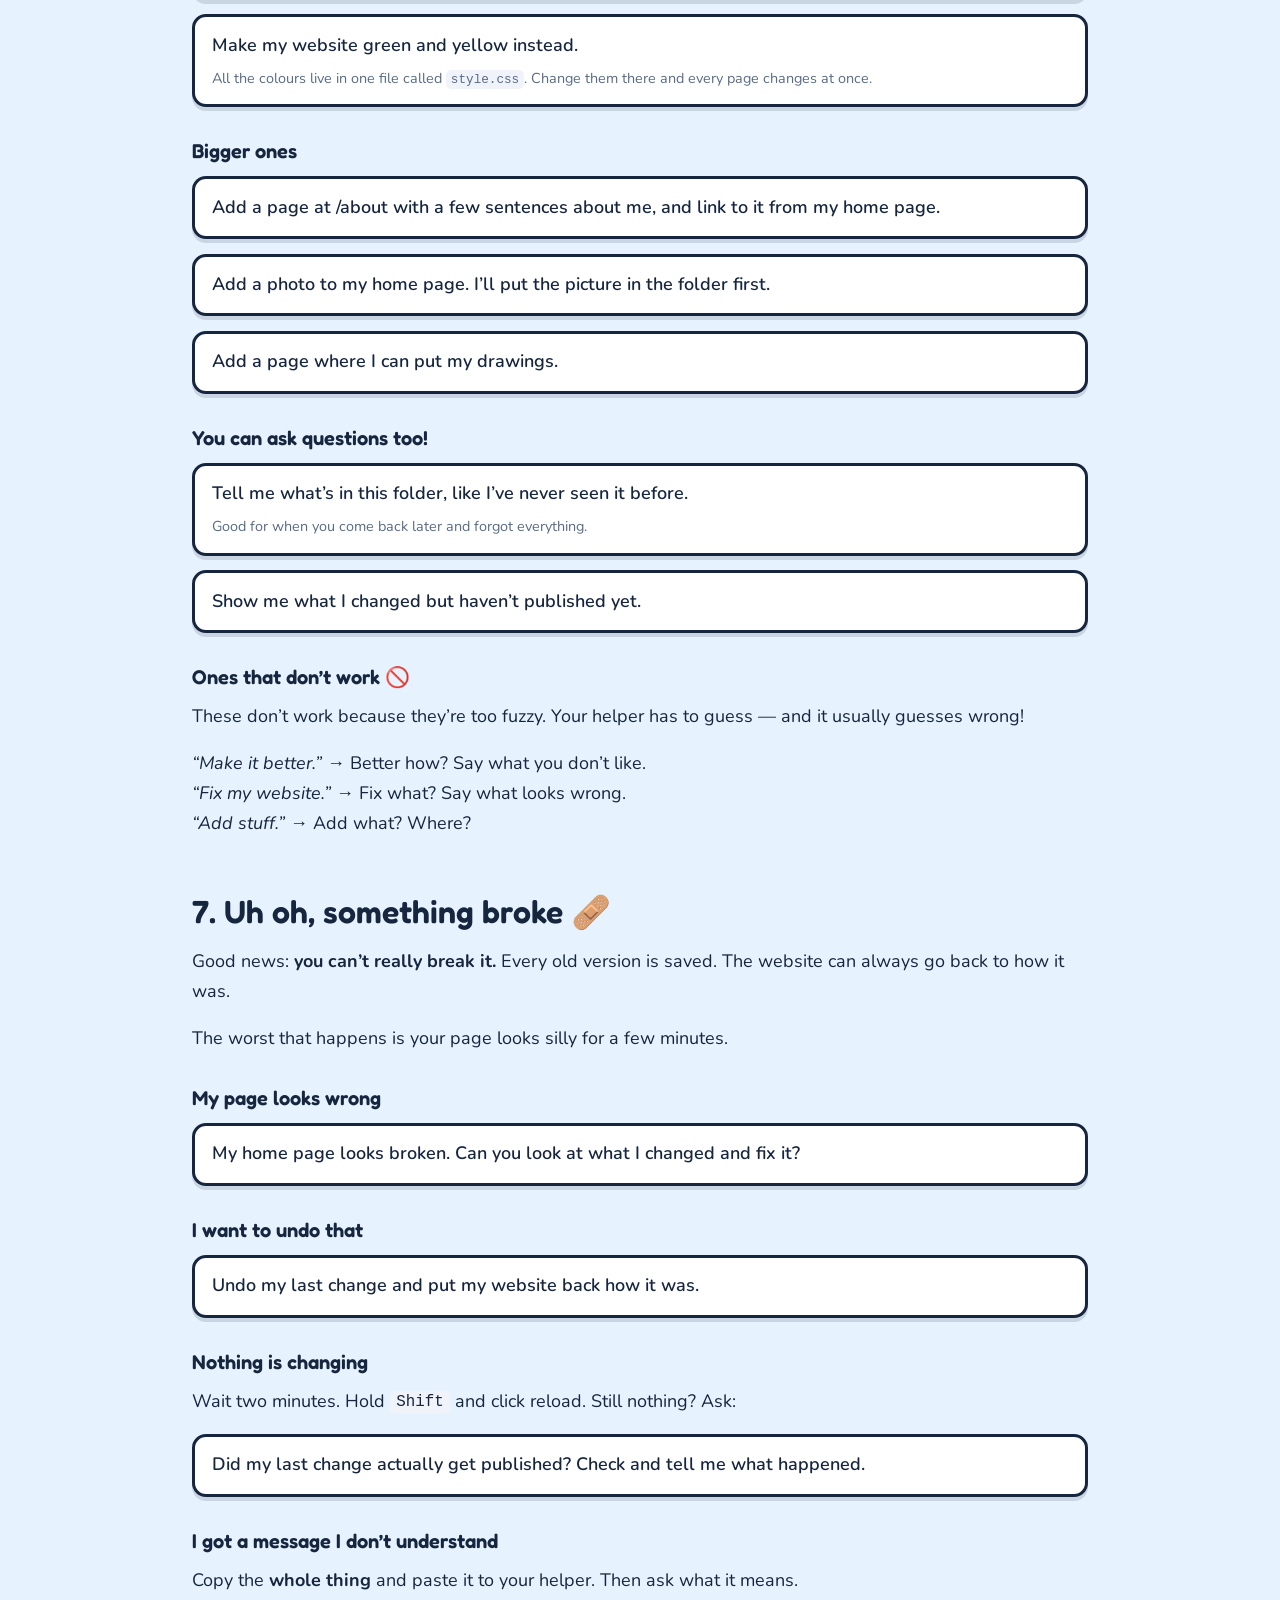
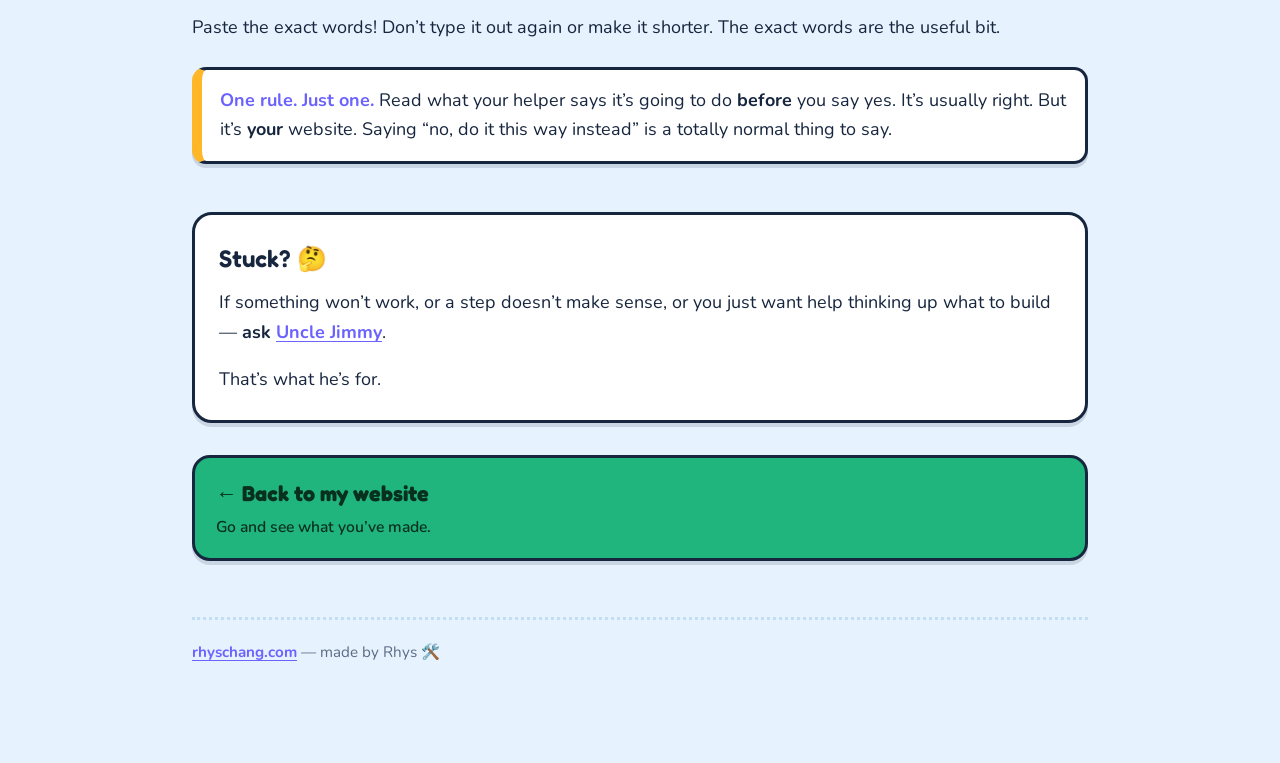
==== commit ab465b6b: "feat: add Uncle Jimmy link, widen family grid to fit three - Add jameschang.co/now as a third card a" ====
--- a/howto/index.html
+++ b/howto/index.html
@@ -11,6 +11,7 @@
 <link rel="preconnect" href="https://fonts.googleapis.com">
 <link rel="preconnect" href="https://fonts.gstatic.com" crossorigin>
 <link href="https://fonts.googleapis.com/css2?family=Fredoka:wght@400;500;600;700&family=Nunito:wght@400;600;700;800&display=swap" rel="stylesheet">
+<link rel="icon" href="/favicon.svg" type="image/svg+xml">
 <link rel="stylesheet" href="/style.css">
 </head>
 <body>
@@ -355,7 +356,8 @@
   <div class="ask">
     <span class="big">Stuck? 🤔</span>
     <p>If something won&rsquo;t work, or a step doesn&rsquo;t make sense, or you
-    just want help thinking up what to build &mdash; <b>ask Uncle Jimmy</b>.</p>
+    just want help thinking up what to build &mdash; <b>ask <a
+    href="https://jameschang.co/now">Uncle Jimmy</a></b>.</p>
     <p>That&rsquo;s what he&rsquo;s for.</p>
   </div>
 
--- a/style.css
+++ b/style.css
@@ -349,6 +349,43 @@
 
 html[data-theme="dark"] .big-link { color: #06241a; }
 
+/* ---------- cousins ---------- */
+
+.cousin-grid {
+  list-style: none;
+  padding: 0;
+  margin: 1.25rem 0 0;
+  display: grid;
+  grid-template-columns: repeat(auto-fit, minmax(12rem, 1fr));
+  gap: 0.9rem;
+}
+
+.cousin {
+  display: block;
+  color: #17263f;
+  border: 3px solid var(--ink);
+  border-radius: 18px;
+  padding: 1rem 1.15rem 1.1rem;
+  text-decoration: none;
+  box-shadow: var(--shadow);
+  transition: transform 0.15s, box-shadow 0.15s;
+}
+
+.cousin:hover { transform: translateY(-4px); box-shadow: var(--shadow-lift); }
+
+.cousin--pink { background: var(--pink); }
+.cousin--sun  { background: var(--sun); }
+.cousin--mint { background: var(--mint); }
+
+.cousin b {
+  display: block;
+  font-family: Fredoka, sans-serif;
+  font-size: 1.45rem;
+  font-weight: 600;
+}
+
+.cousin span { display: block; font-size: 0.92rem; font-weight: 700; opacity: 0.75; }
+
 /* ---------- footer ---------- */
 
 footer {
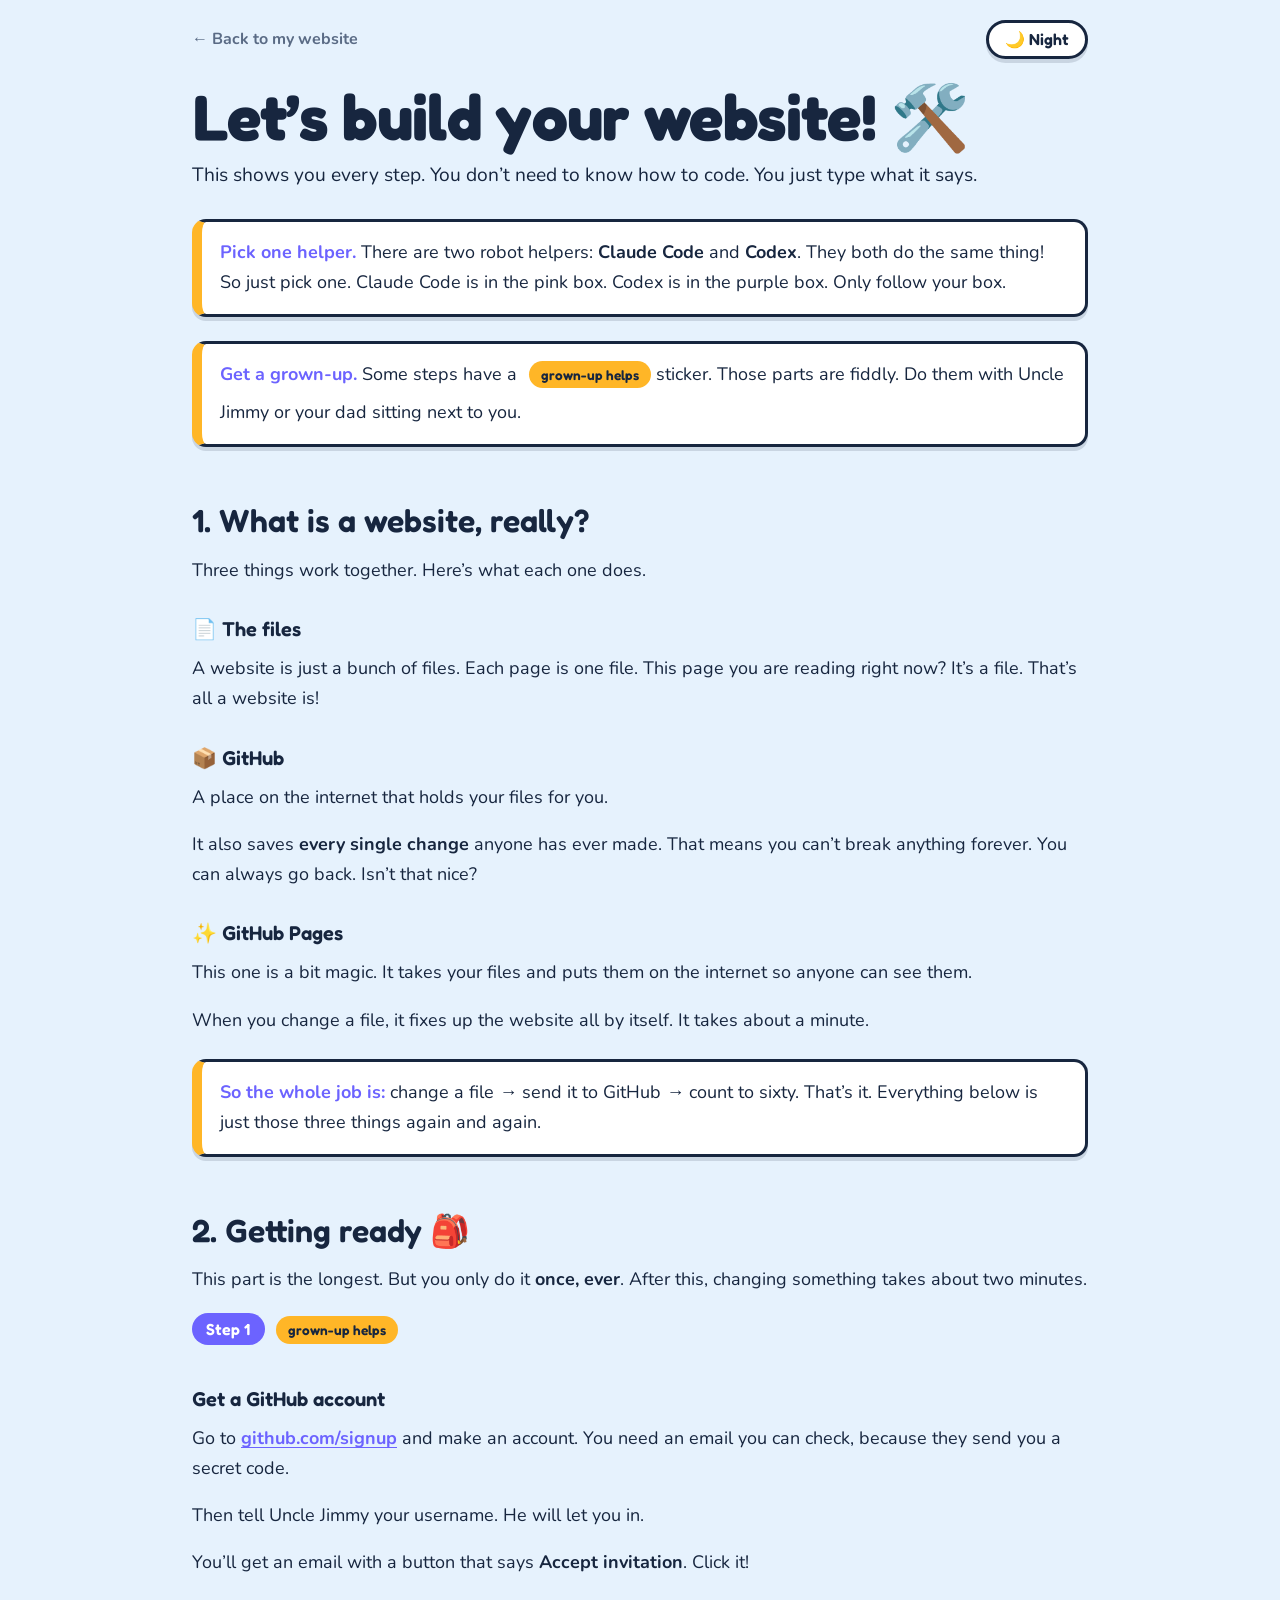
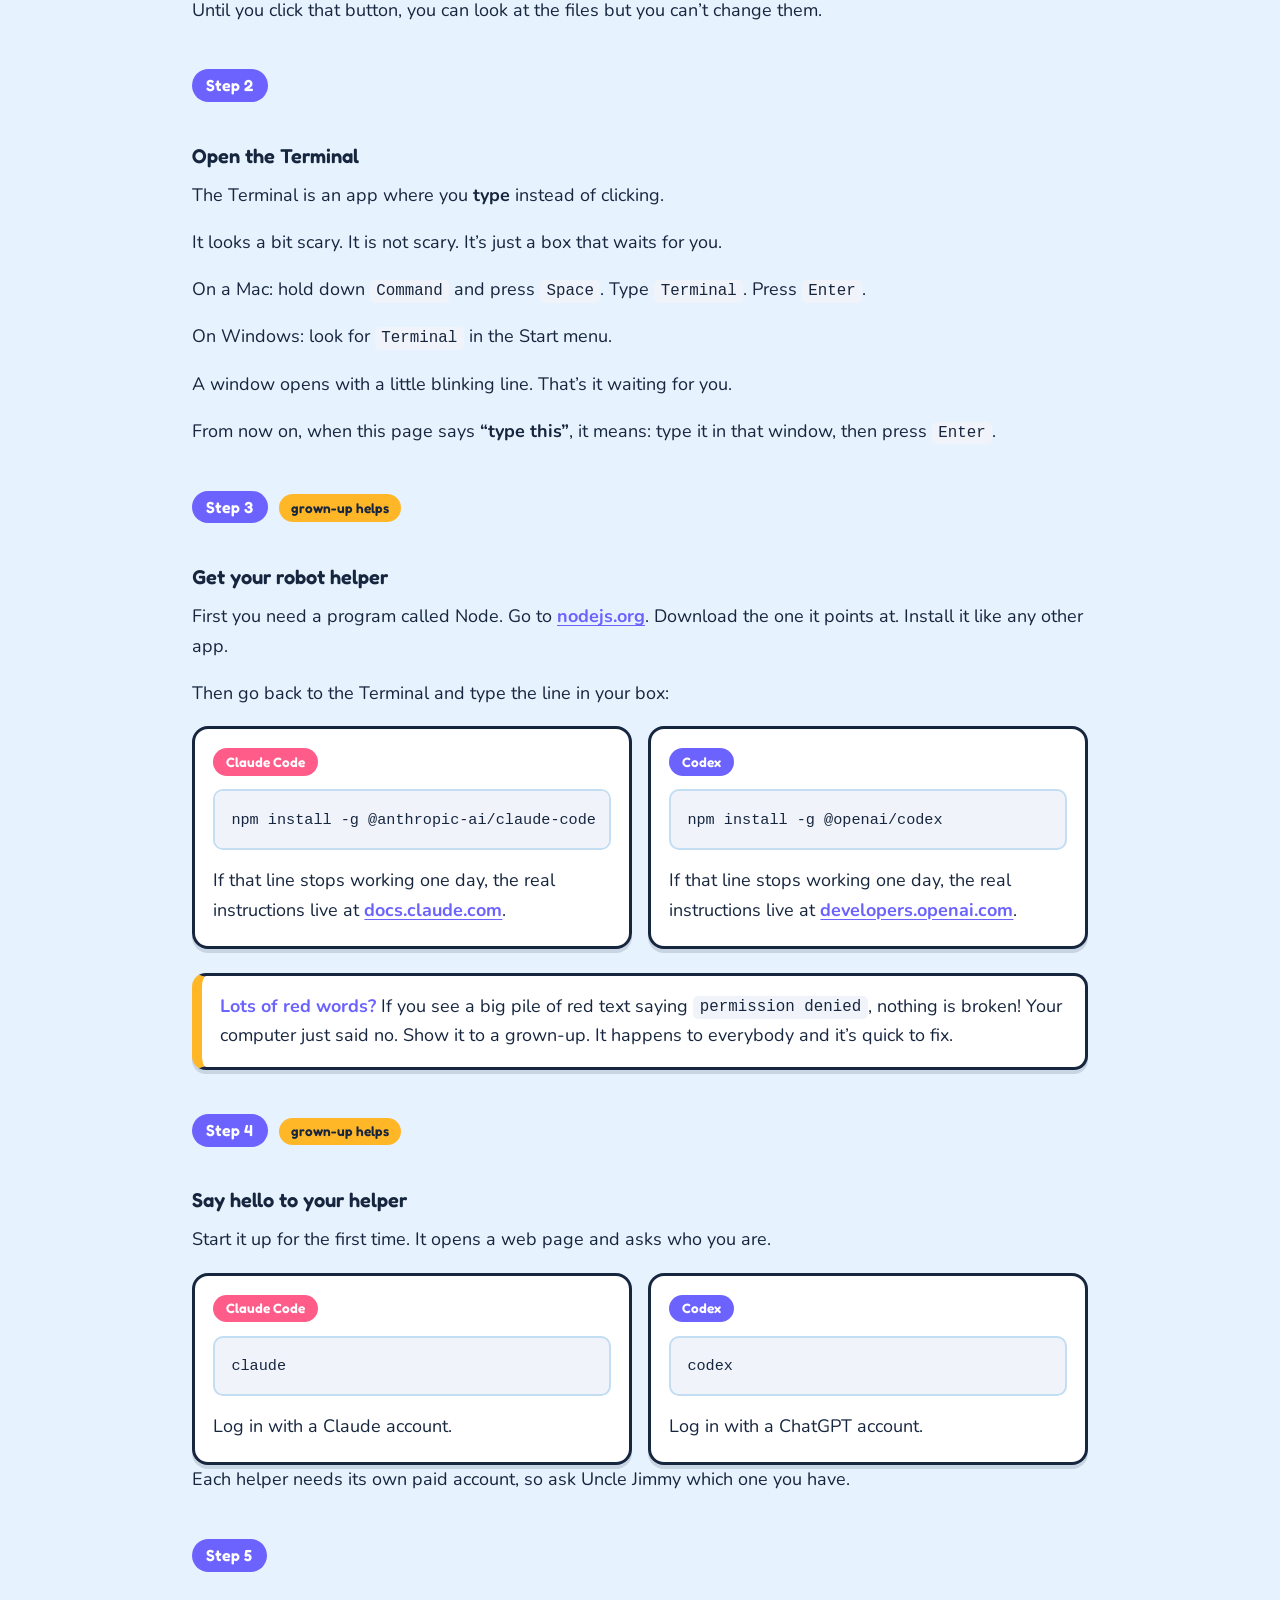
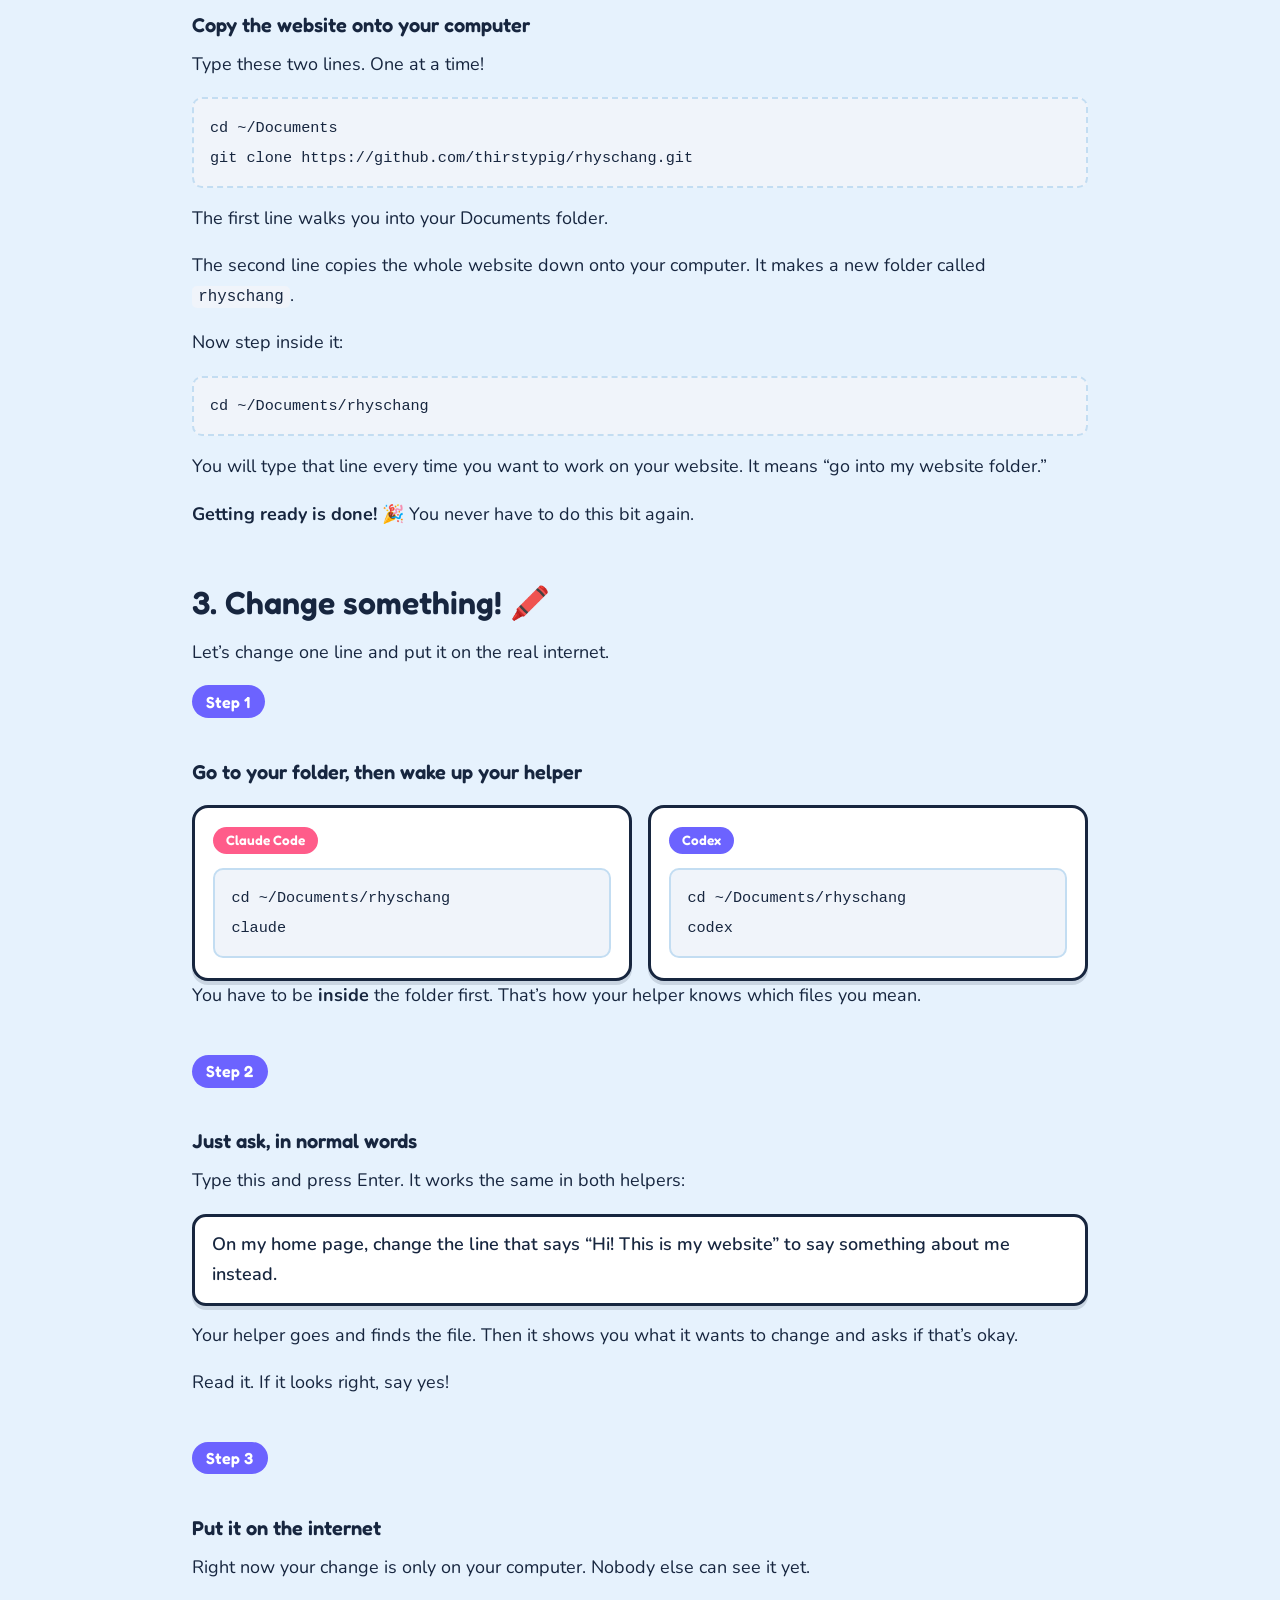
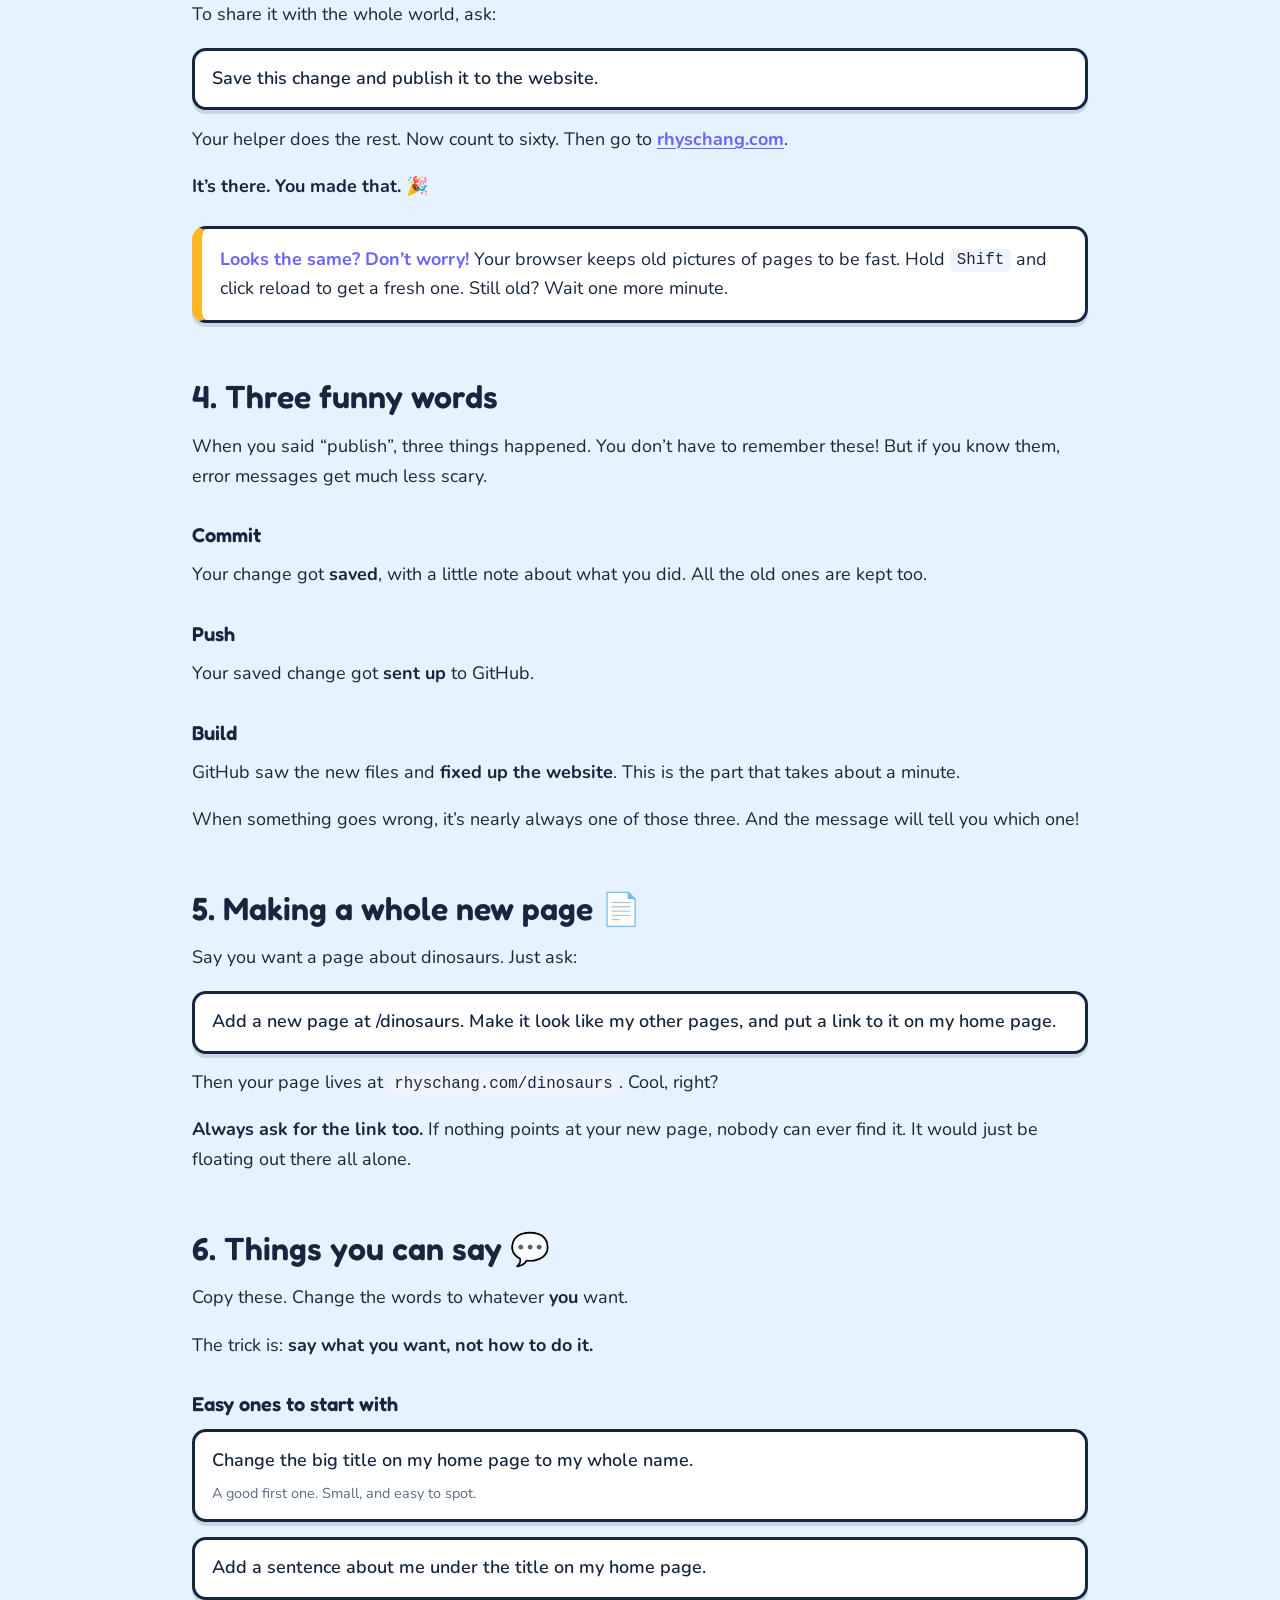
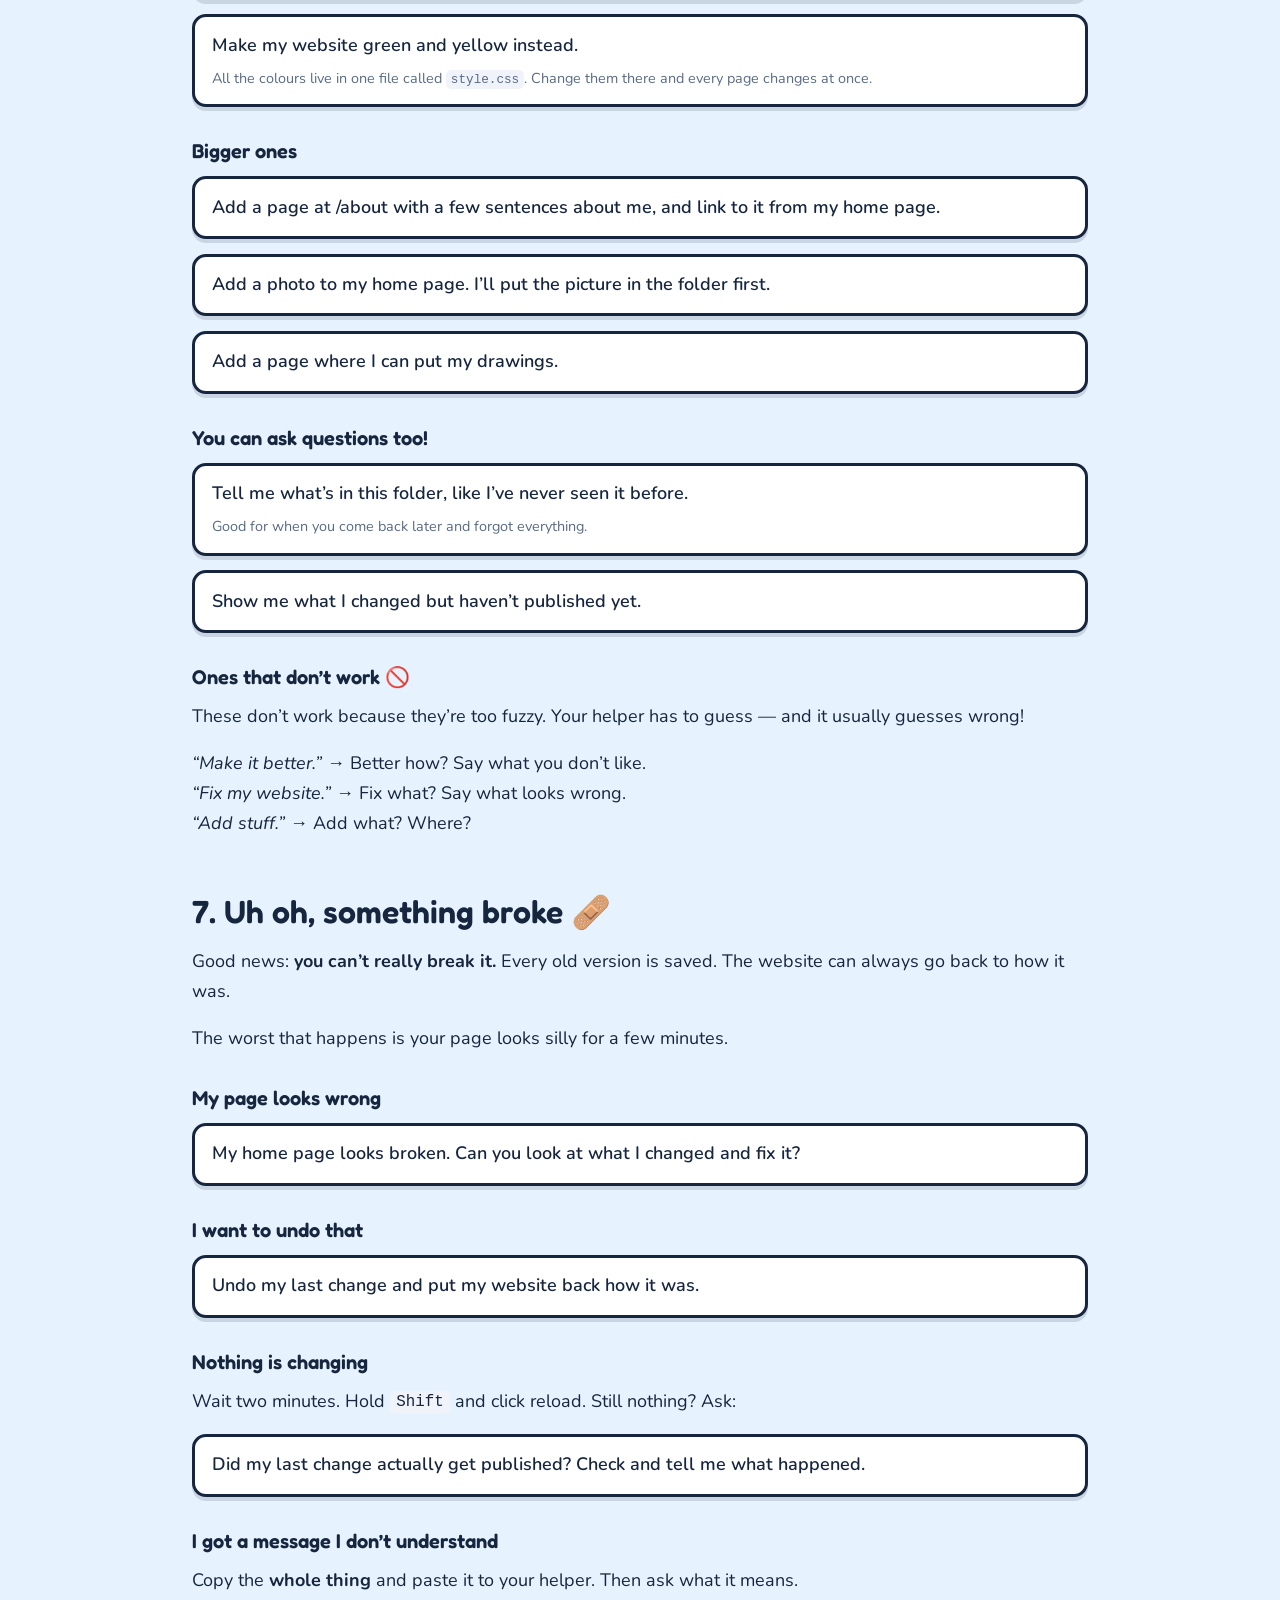
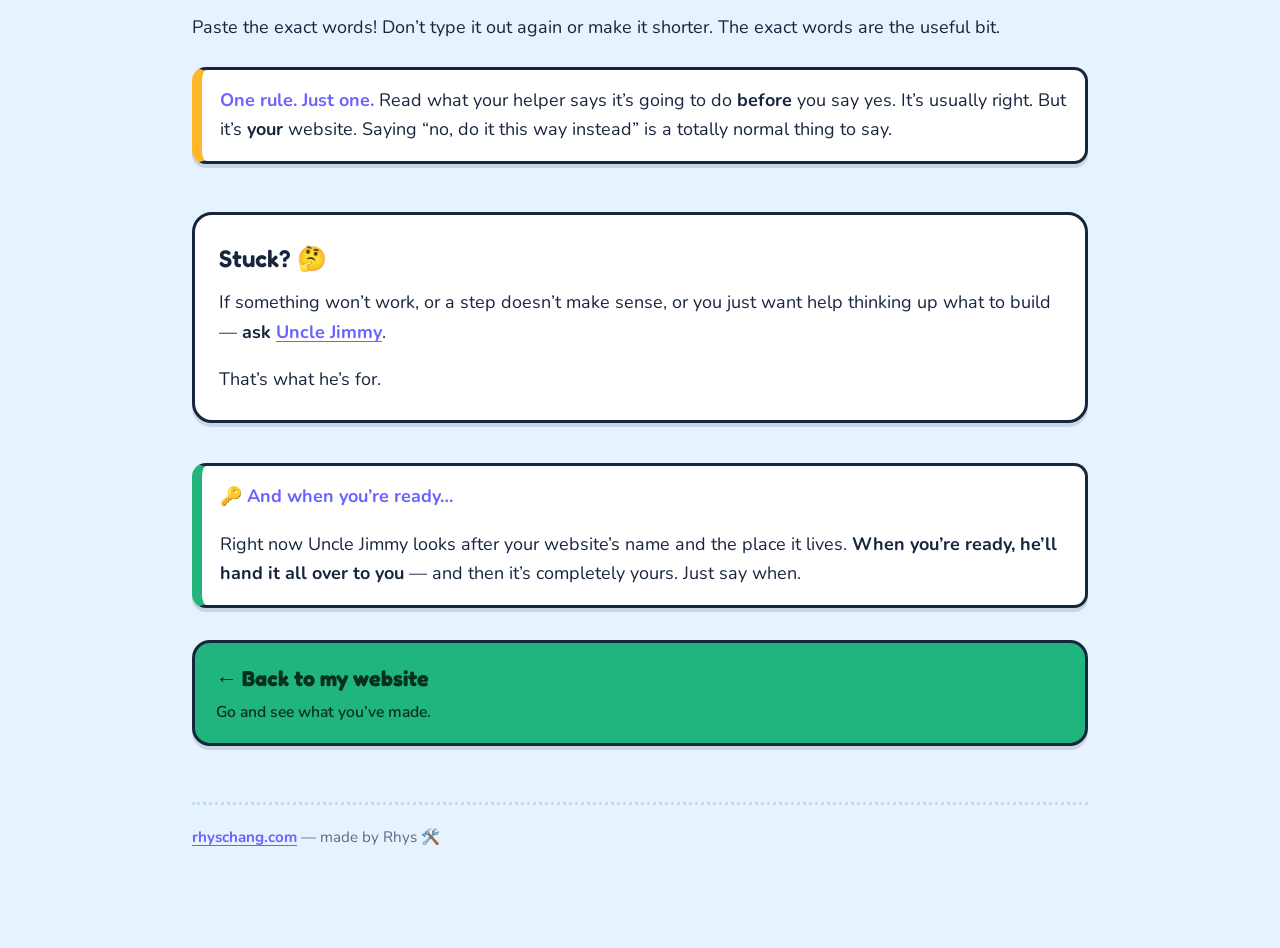
==== commit bf5e4fa5: "feat: add the handover promise to both pages Uncle Jimmy currently holds the domain and hosting; bot" ====
--- a/howto/index.html
+++ b/howto/index.html
@@ -361,6 +361,13 @@
     <p>That&rsquo;s what he&rsquo;s for.</p>
   </div>
 
+  <div class="note note--promise">
+    <p><strong>🔑 And when you&rsquo;re ready&hellip;</strong></p>
+    <p>Right now Uncle Jimmy looks after your website&rsquo;s name and the place
+    it lives. <b>When you&rsquo;re ready, he&rsquo;ll hand it all over to you</b>
+    &mdash; and then it&rsquo;s completely yours. Just say when.</p>
+  </div>
+
   <ul class="home-links">
     <li>
       <a class="big-link" href="/">
--- a/style.css
+++ b/style.css
@@ -264,6 +264,12 @@
 .note p:last-child { margin-bottom: 0; }
 .note strong { color: var(--accent); }
 
+/* the handover promise — mint edge, so it reads as a gift not a warning */
+.note--promise {
+  border-left-color: var(--mint);
+  margin-top: 2.5rem;
+}
+
 /* ---------- idea stickers ----------
    Each idea is a little card, tilted a bit, like a sticker stuck on
    the page. Hover one and it straightens up and lifts. */
